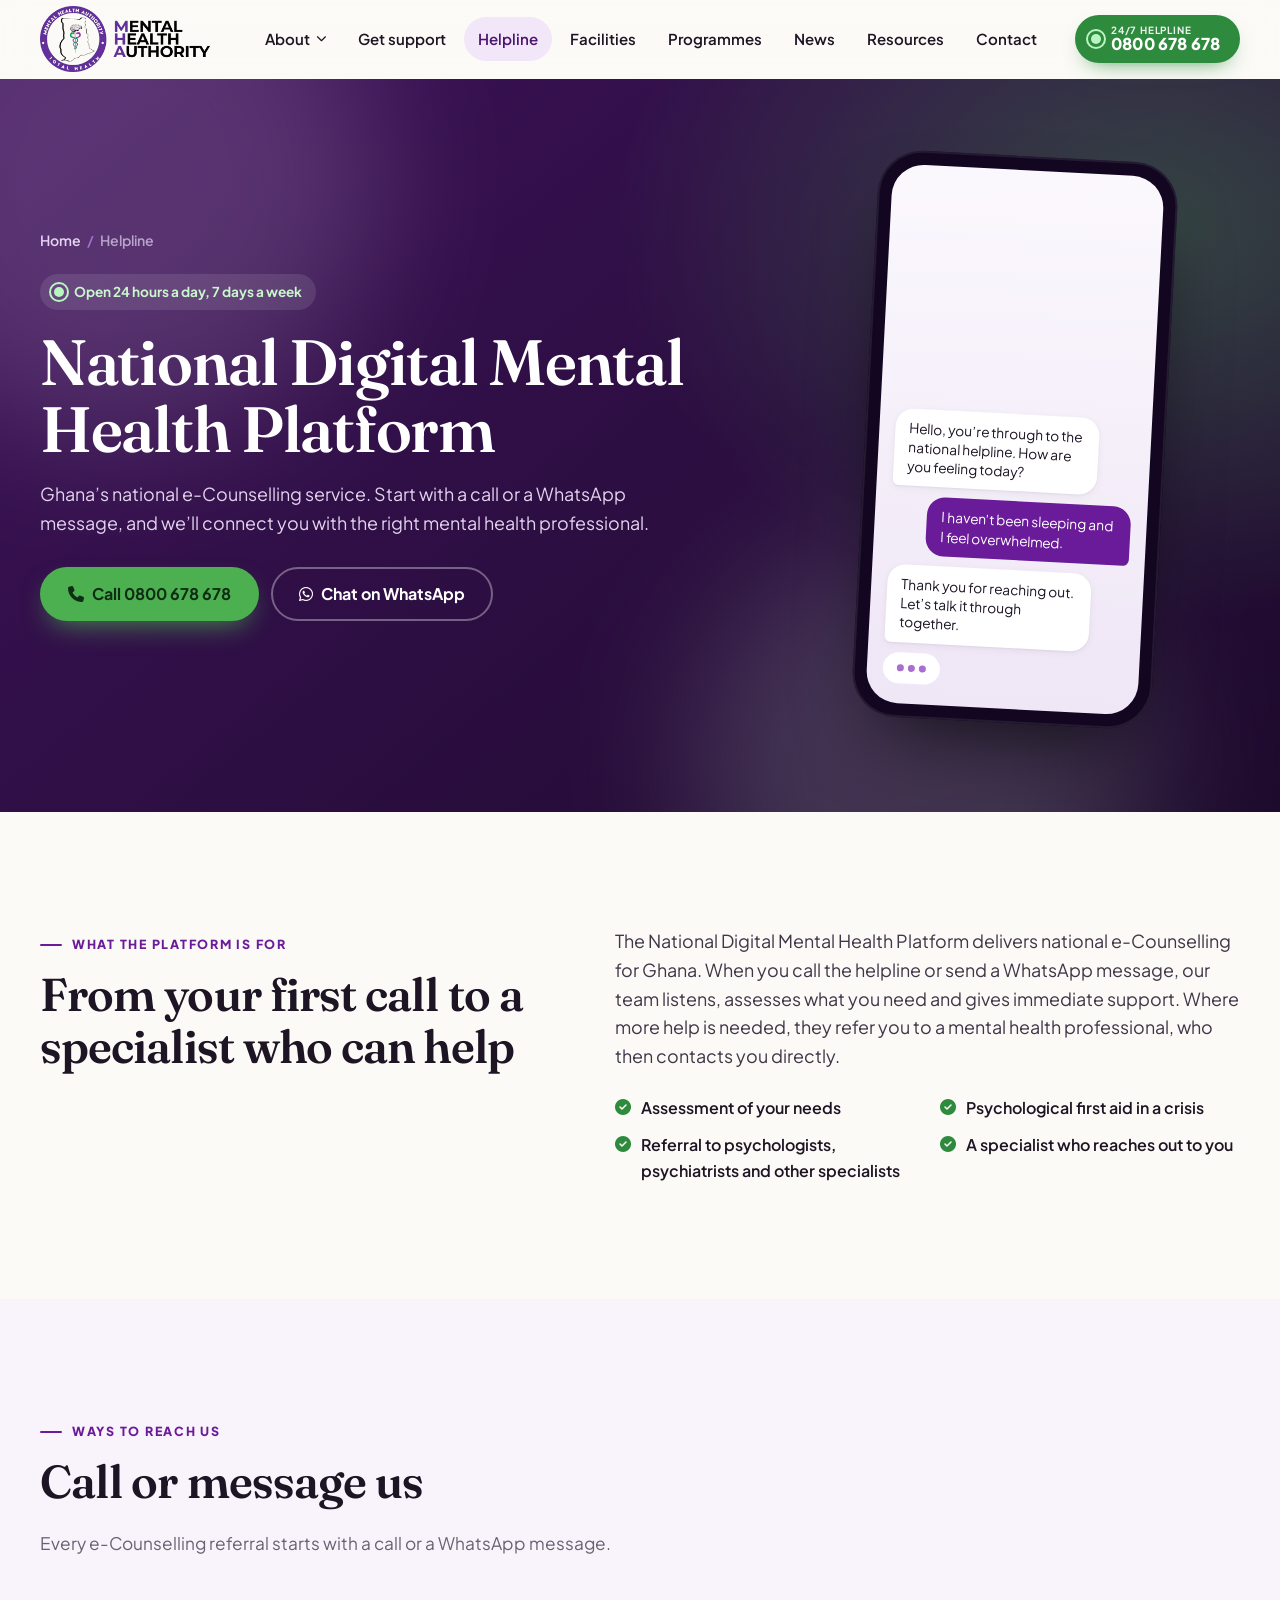
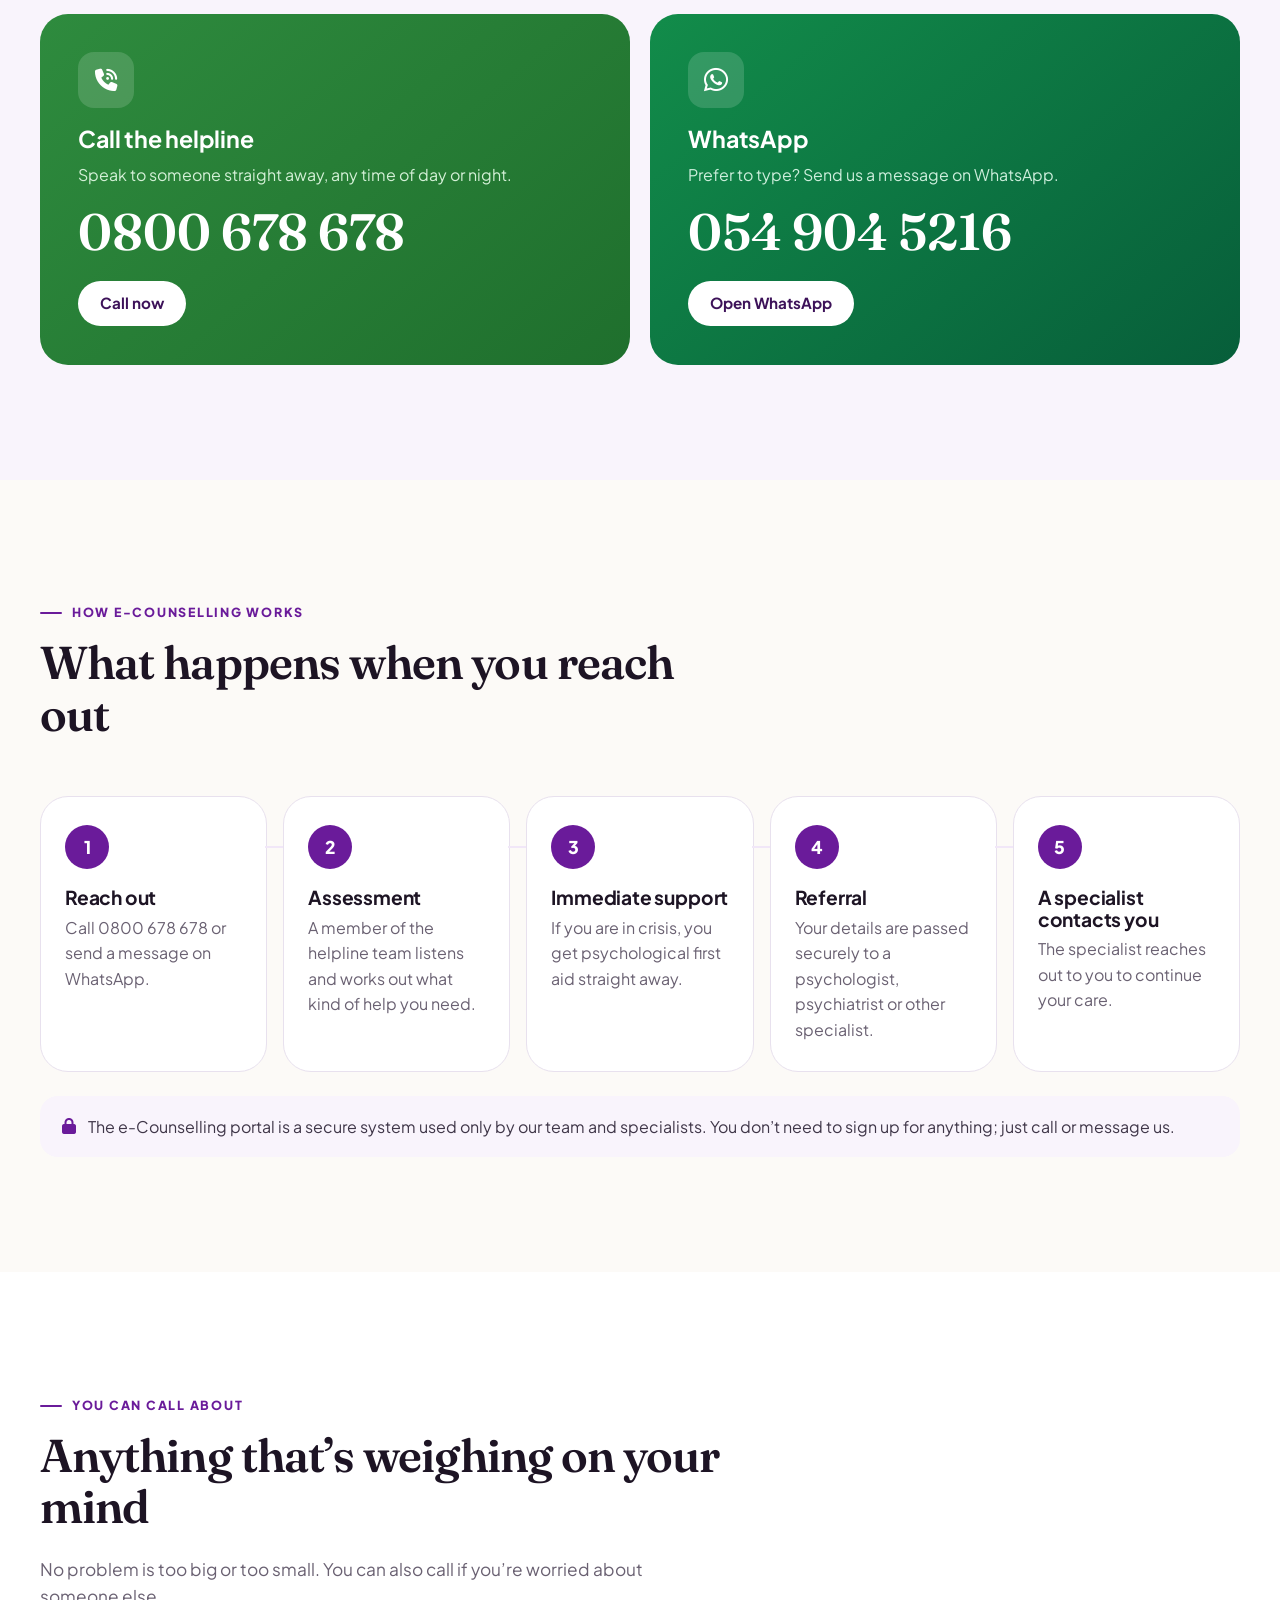
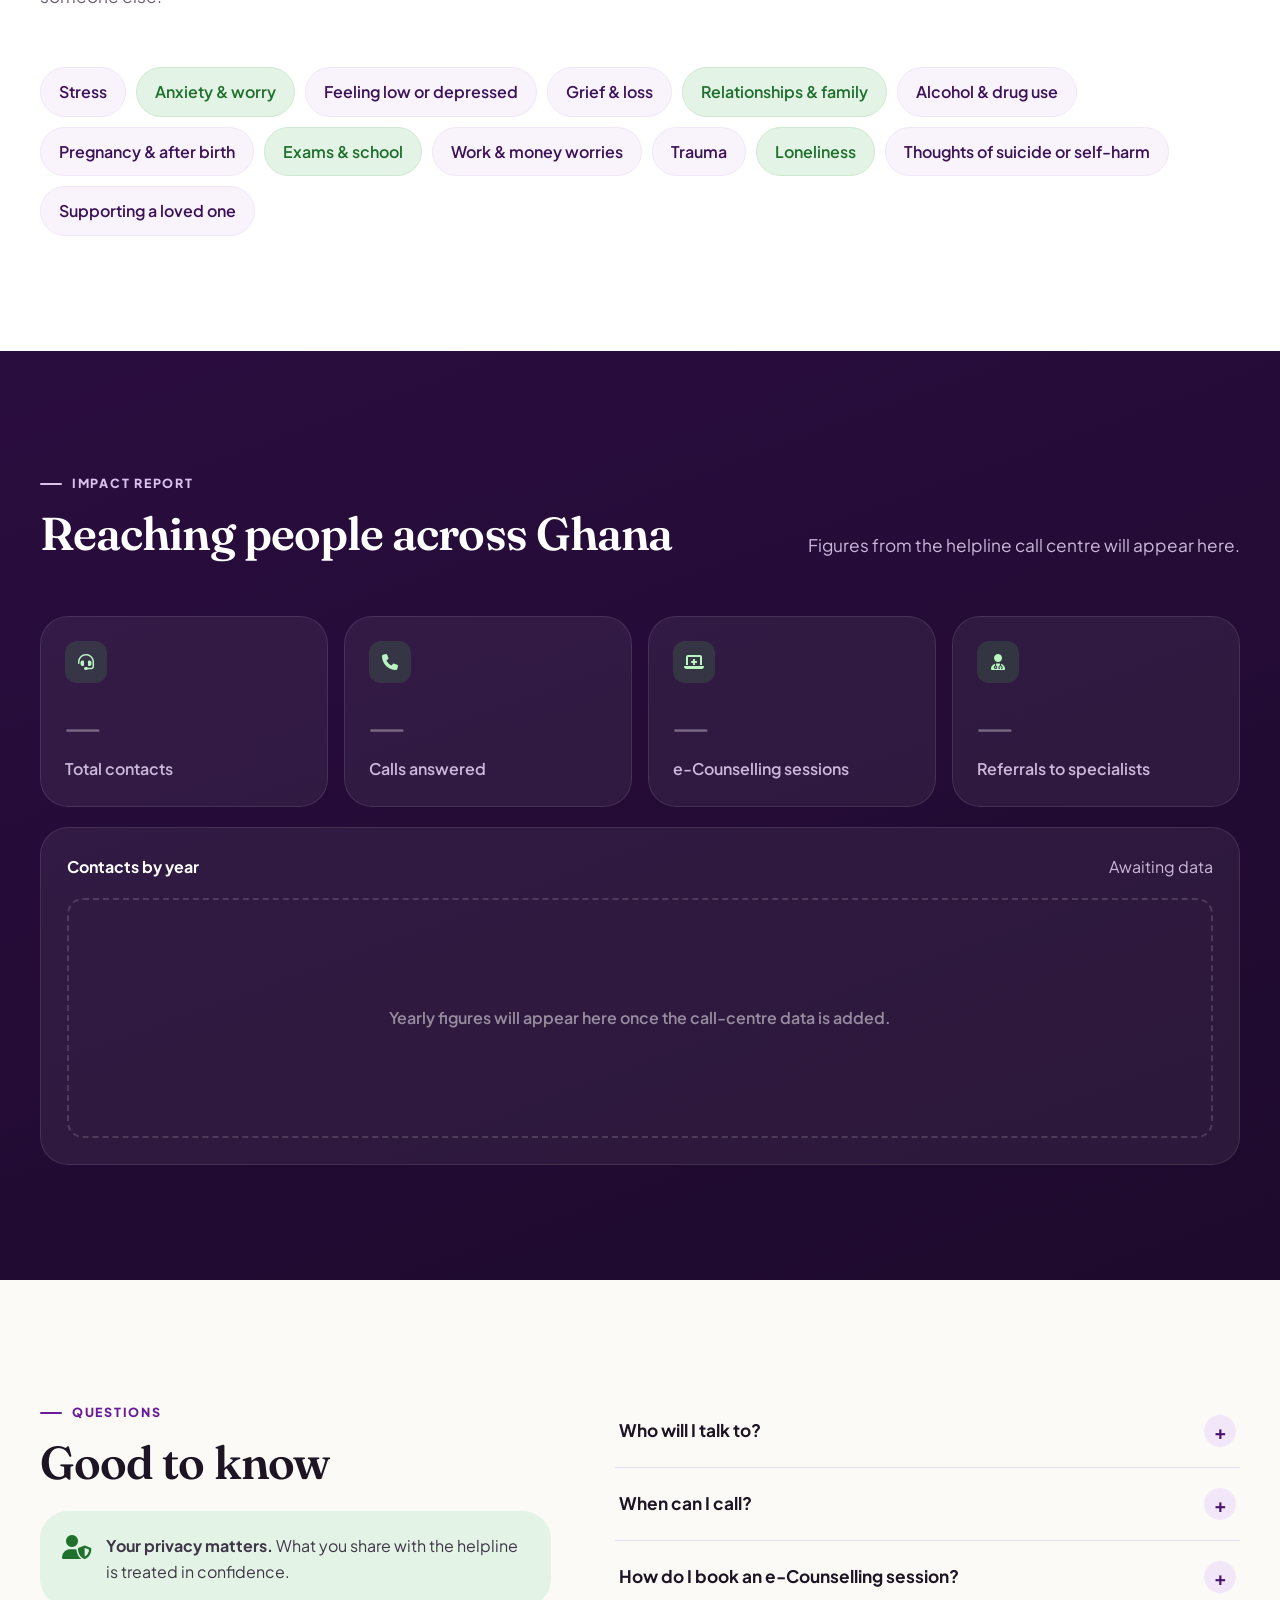
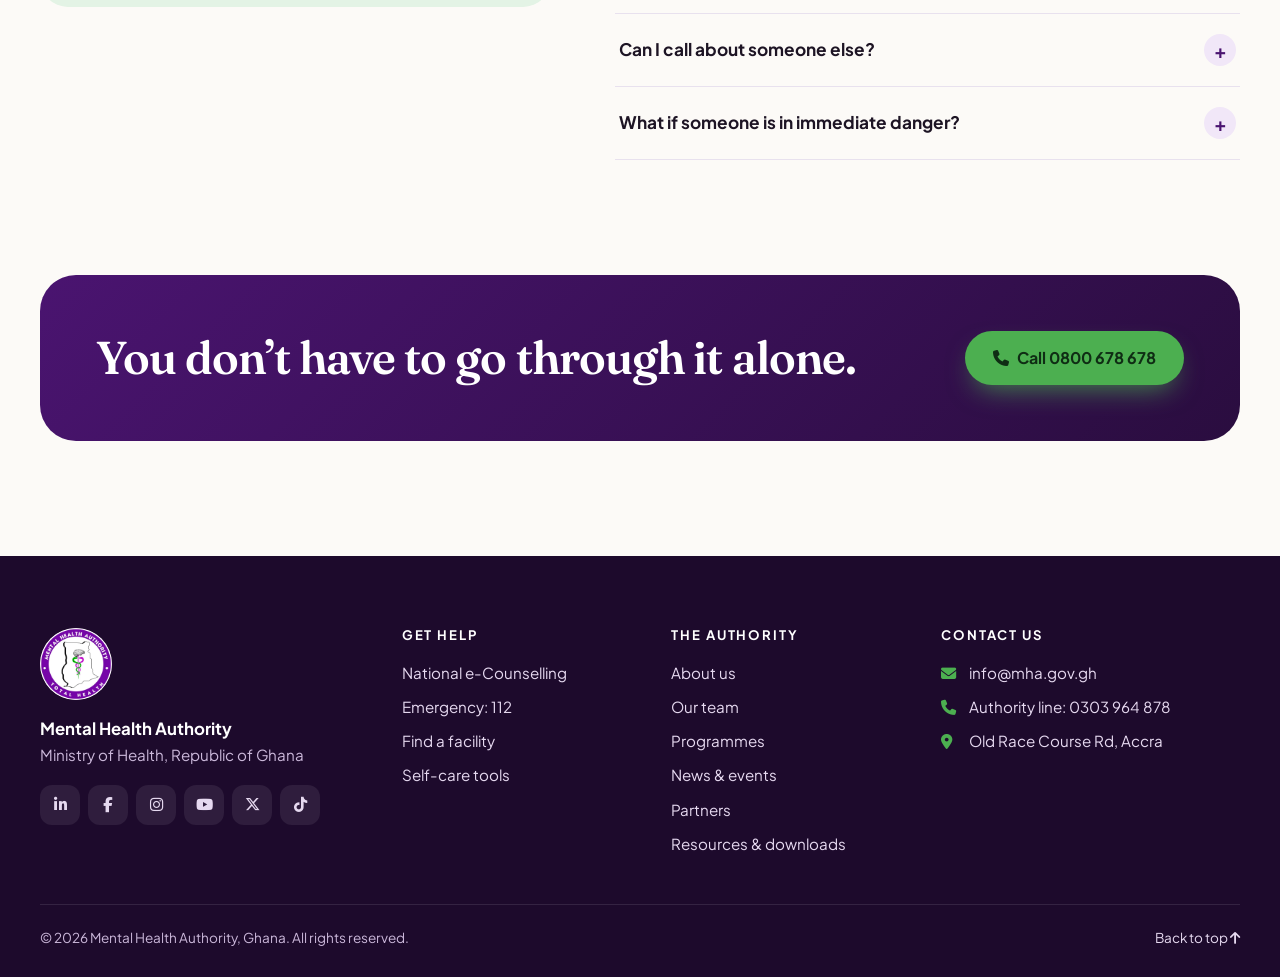
==== helpline.html @ b232d5e8 "Describe the real e-Counselling flow and add WhatsApp channel - Helpline page now explains the refer" ====
<!doctype html>
<html lang="en">
<head>
  <meta charset="utf-8" />
  <meta name="viewport" content="width=device-width, initial-scale=1" />
  <title>National Digital Mental Health Platform | Mental Health Authority, Ghana</title>
  <meta name="description" content="Ghana's national mental health helpline and e-Counselling service. Call 0800 678 678, 24 hours a day." />
  <meta name="theme-color" content="#4a1470" />
  <link rel="icon" href="assets/img/mha-seal.webp" type="image/webp" />

  <link rel="preconnect" href="https://fonts.googleapis.com" />
  <link rel="preconnect" href="https://fonts.gstatic.com" crossorigin />
  <link href="https://fonts.googleapis.com/css2?family=Fraunces:opsz,wght@9..144,500;9..144,600;9..144,700&family=Plus+Jakarta+Sans:wght@400;500;600;700;800&display=swap" rel="stylesheet" />
  <link rel="stylesheet" href="https://cdnjs.cloudflare.com/ajax/libs/font-awesome/6.5.1/css/all.min.css"
    integrity="sha512-DTOQO9RWCH3ppGqcWaEA1BIZOC6xxalwEsw9c2QQeAIftl+Vegovlnee1c9QX4TctnWMn13TZye+giMm8e2LwA=="
    crossorigin="anonymous" referrerpolicy="no-referrer" />
  <link rel="stylesheet" href="assets/css/site.css" />
</head>
<body>
  <a class="skip-link" href="#main">Skip to main content</a>

  <!-- Header -->
  <header class="site-header" id="top">
    <div class="container header-inner">
      <a class="brand" href="index.html" aria-label="Mental Health Authority home">
        <img src="assets/img/mha-wordmark.webp" alt="Mental Health Authority" width="205" height="80" />
      </a>

      <nav class="main-nav" id="mainNav" aria-label="Main">
        <ul>
          <li class="has-sub">
            <button type="button" class="nav-sub-toggle" aria-expanded="false" aria-controls="aboutMenu">
              About <i class="fa-solid fa-chevron-down" aria-hidden="true"></i>
            </button>
            <ul class="sub-menu" id="aboutMenu">
              <li><a href="index.html#about"><i class="fa-solid fa-landmark" aria-hidden="true"></i><span><strong>Roles &amp; Functions</strong><small>Our mandate under Act 846</small></span></a></li>
              <li><a href="team.html"><i class="fa-solid fa-people-group" aria-hidden="true"></i><span><strong>Our Team</strong><small>Leadership, departments and units</small></span></a></li>
              <li><a href="index.html#partners"><i class="fa-solid fa-handshake" aria-hidden="true"></i><span><strong>Health Partners</strong><small>Who we work with</small></span></a></li>
            </ul>
          </li>
          <li><a href="index.html#support">Get support</a></li>
          <li><a href="helpline.html" aria-current="page">Helpline</a></li>
          <li><a href="index.html#facilities">Facilities</a></li>
          <li><a href="index.html#programmes">Programmes</a></li>
          <li><a href="index.html#news">News</a></li>
          <li><a href="resources.html">Resources</a></li>
          <li><a href="#contact">Contact</a></li>
        </ul>
      </nav>

      <div class="header-actions">
        <a class="btn btn-help" href="tel:0800678678">
          <span class="pulse-dot" aria-hidden="true"></span>
          <span class="btn-help-text"><small>24/7 Helpline</small>0800 678 678</span>
        </a>
        <button type="button" class="menu-toggle" id="menuToggle" aria-expanded="false" aria-controls="mainNav" aria-label="Open menu">
          <span></span><span></span><span></span>
        </button>
      </div>
    </div>
  </header>

  <main id="main">
    <!-- Hero -->
    <section class="hl-hero" aria-labelledby="pageTitle">
      <div class="hero-bg" aria-hidden="true"><span class="blob blob-a"></span><span class="blob blob-b"></span></div>
      <div class="container hl-hero-grid">
        <div>
          <nav class="breadcrumb breadcrumb-light" aria-label="Breadcrumb">
            <ol>
              <li><a href="index.html">Home</a></li>
              <li><span aria-current="page">Helpline</span></li>
            </ol>
          </nav>
          <p class="hl-eyebrow"><span class="pulse-dot" aria-hidden="true"></span> Open 24 hours a day, 7 days a week</p>
          <h1 id="pageTitle">National Digital Mental Health Platform</h1>
          <p class="lead">Ghana’s national e-Counselling service. Start with a call or a WhatsApp message, and we’ll connect you with the right mental health professional.</p>
          <div class="hero-ctas">
            <a class="btn btn-call btn-lg" href="tel:0800678678"><i class="fa-solid fa-phone" aria-hidden="true"></i> Call 0800 678 678</a>
            <a class="btn btn-outline-light btn-lg" href="https://wa.me/233549045216" target="_blank" rel="noopener noreferrer"><i class="fa-brands fa-whatsapp" aria-hidden="true"></i> Chat on WhatsApp</a>
          </div>
        </div>
        <div class="hl-phone" aria-hidden="true">
          <div class="hl-phone-screen">
            <div class="hl-chat hl-chat-in">Hello, you’re through to the national helpline. How are you feeling today?</div>
            <div class="hl-chat hl-chat-out">I haven’t been sleeping and I feel overwhelmed.</div>
            <div class="hl-chat hl-chat-in">Thank you for reaching out. Let’s talk it through together.</div>
            <div class="hl-typing"><span></span><span></span><span></span></div>
          </div>
        </div>
      </div>
    </section>

    <!-- What it is -->
    <section class="section" aria-labelledby="whatTitle">
      <div class="container hl-intro">
        <div class="reveal">
          <p class="kicker">What the platform is for</p>
          <h2 id="whatTitle">From your first call to a specialist who can help</h2>
        </div>
        <div class="reveal">
          <p class="hl-intro-text">The National Digital Mental Health Platform delivers national e-Counselling for Ghana. When you call the helpline or send a WhatsApp message, our team listens, assesses what you need and gives immediate support. Where more help is needed, they refer you to a mental health professional, who then contacts you directly.</p>
          <ul class="checks">
            <li><i class="fa-solid fa-circle-check" aria-hidden="true"></i> Assessment of your needs</li>
            <li><i class="fa-solid fa-circle-check" aria-hidden="true"></i> Psychological first aid in a crisis</li>
            <li><i class="fa-solid fa-circle-check" aria-hidden="true"></i> Referral to psychologists, psychiatrists and other specialists</li>
            <li><i class="fa-solid fa-circle-check" aria-hidden="true"></i> A specialist who reaches out to you</li>
          </ul>
        </div>
      </div>
    </section>

    <!-- Channels -->
    <section class="section hl-channels" id="reach" aria-labelledby="channelsTitle">
      <div class="container">
        <div class="section-head reveal">
          <p class="kicker">Ways to reach us</p>
          <h2 id="channelsTitle">Call or message us</h2>
          <p>Every e-Counselling referral starts with a call or a WhatsApp message.</p>
        </div>
        <div class="channel-grid">
          <article class="channel channel-call reveal">
            <span class="channel-icon"><i class="fa-solid fa-phone-volume" aria-hidden="true"></i></span>
            <h3>Call the helpline</h3>
            <p>Speak to someone straight away, any time of day or night.</p>
            <a class="channel-big" href="tel:0800678678">0800 678 678</a>
            <a class="btn btn-light" href="tel:0800678678">Call now</a>
          </article>
          <article class="channel channel-wa reveal">
            <span class="channel-icon"><i class="fa-brands fa-whatsapp" aria-hidden="true"></i></span>
            <h3>WhatsApp</h3>
            <p>Prefer to type? Send us a message on WhatsApp.</p>
            <a class="channel-big" href="https://wa.me/233549045216" target="_blank" rel="noopener noreferrer">054 904 5216</a>
            <a class="btn btn-light" href="https://wa.me/233549045216" target="_blank" rel="noopener noreferrer">Open WhatsApp</a>
          </article>
        </div>
      </div>
    </section>

    <!-- How it works -->
    <section class="section" id="ecounselling" aria-labelledby="stepsTitle">
      <div class="container">
        <div class="section-head reveal">
          <p class="kicker">How e-Counselling works</p>
          <h2 id="stepsTitle">What happens when you reach out</h2>
        </div>
        <ol class="steps steps-5">
          <li class="step reveal">
            <span class="step-num">1</span>
            <h3>Reach out</h3>
            <p>Call 0800 678 678 or send a message on WhatsApp.</p>
          </li>
          <li class="step reveal">
            <span class="step-num">2</span>
            <h3>Assessment</h3>
            <p>A member of the helpline team listens and works out what kind of help you need.</p>
          </li>
          <li class="step reveal">
            <span class="step-num">3</span>
            <h3>Immediate support</h3>
            <p>If you are in crisis, you get psychological first aid straight away.</p>
          </li>
          <li class="step reveal">
            <span class="step-num">4</span>
            <h3>Referral</h3>
            <p>Your details are passed securely to a psychologist, psychiatrist or other specialist.</p>
          </li>
          <li class="step reveal">
            <span class="step-num">5</span>
            <h3>A specialist contacts you</h3>
            <p>The specialist reaches out to you to continue your care.</p>
          </li>
        </ol>
        <p class="steps-note reveal"><i class="fa-solid fa-lock" aria-hidden="true"></i> The e-Counselling portal is a secure system used only by our team and specialists. You don’t need to sign up for anything; just call or message us.</p>
      </div>
    </section>

    <!-- What we help with -->
    <section class="section hl-topics" aria-labelledby="topicsTitle">
      <div class="container">
        <div class="section-head reveal">
          <p class="kicker">You can call about</p>
          <h2 id="topicsTitle">Anything that’s weighing on your mind</h2>
          <p>No problem is too big or too small. You can also call if you’re worried about someone else.</p>
        </div>
        <ul class="topic-cloud reveal">
          <li>Stress</li><li>Anxiety &amp; worry</li><li>Feeling low or depressed</li><li>Grief &amp; loss</li>
          <li>Relationships &amp; family</li><li>Alcohol &amp; drug use</li><li>Pregnancy &amp; after birth</li>
          <li>Exams &amp; school</li><li>Work &amp; money worries</li><li>Trauma</li><li>Loneliness</li>
          <li>Thoughts of suicide or self-harm</li><li>Supporting a loved one</li>
        </ul>
      </div>
    </section>

    <!-- Impact -->
    <section class="section hl-impact" id="impact" aria-labelledby="impactTitle">
      <div class="container">
        <div class="section-head section-head-split reveal">
          <div>
            <p class="kicker kicker-light">Impact report</p>
            <h2 id="impactTitle">Reaching people across Ghana</h2>
          </div>
          <p id="impactNote">Figures from the helpline call centre will appear here.</p>
        </div>
        <div class="kpi-grid" id="kpiGrid"></div>
        <figure class="trend reveal">
          <figcaption>
            <strong>Contacts by year</strong>
            <span id="trendSub">Awaiting data</span>
          </figcaption>
          <div class="trend-chart" id="trendChart" role="img" aria-label="Bar chart of helpline contacts by year"></div>
        </figure>
      </div>
      <!-- Impact data: fill in from the call-centre spreadsheet. Use null for figures not yet available. -->
      <script type="application/json" id="impactData">
        {
          "updated": null,
          "kpis": [
            { "label": "Total contacts", "value": null, "icon": "fa-headset" },
            { "label": "Calls answered", "value": null, "icon": "fa-phone" },
            { "label": "e-Counselling sessions", "value": null, "icon": "fa-laptop-medical" },
            { "label": "Referrals to specialists", "value": null, "icon": "fa-user-doctor" }
          ],
          "byYear": []
        }
      </script>
    </section>

    <!-- Confidentiality + FAQ -->
    <section class="section" aria-labelledby="faqTitle">
      <div class="container hl-faq-grid">
        <div class="reveal">
          <p class="kicker">Questions</p>
          <h2 id="faqTitle">Good to know</h2>
          <div class="privacy-card">
            <i class="fa-solid fa-user-shield" aria-hidden="true"></i>
            <p><strong>Your privacy matters.</strong> What you share with the helpline is treated in confidence.</p>
          </div>
        </div>
        <div class="faq reveal">
          <details>
            <summary>Who will I talk to?</summary>
            <p>First, a member of the helpline team, who listens, assesses what you need and gives immediate support. If you need more help, a psychologist, psychiatrist or other specialist will then contact you.</p>
          </details>
          <details>
            <summary>When can I call?</summary>
            <p>The phone helpline is open 24 hours a day, 7 days a week, including weekends and public holidays.</p>
          </details>
          <details>
            <summary>How do I book an e-Counselling session?</summary>
            <p>You don’t need to book or sign up online. Call 0800 678 678 or message us on WhatsApp. If e-Counselling is right for you, a specialist will contact you.</p>
          </details>
          <details>
            <summary>Can I call about someone else?</summary>
            <p>Yes. If you are worried about a family member, friend or colleague, call us and we’ll help you work out how to support them.</p>
          </details>
          <details>
            <summary>What if someone is in immediate danger?</summary>
            <p>Call 0800 678 678 straight away or go to the nearest hospital emergency unit.</p>
          </details>
        </div>
      </div>
    </section>

    <!-- CTA -->
    <section class="section hl-cta-wrap" aria-label="Call the helpline">
      <div class="container">
        <div class="hl-cta reveal">
          <h2>You don’t have to go through it alone.</h2>
          <a class="btn btn-call btn-lg" href="tel:0800678678"><i class="fa-solid fa-phone" aria-hidden="true"></i> Call 0800 678 678</a>
        </div>
      </div>
    </section>
  </main>

  <!-- Footer -->
  <footer class="site-footer" id="contact">
    <div class="container footer-grid">
      <div class="footer-brand">
        <img src="assets/img/mha-seal.webp" alt="" width="72" height="72" loading="lazy" />
        <p><strong>Mental Health Authority</strong><br />Ministry of Health, Republic of Ghana</p>
        <div class="socials" aria-label="Social media">
          <a href="https://www.linkedin.com/company/mental-health-authority-ghana/" target="_blank" rel="noopener noreferrer" aria-label="Mental Health Authority on LinkedIn (opens in a new tab)"><i class="fab fa-linkedin-in" aria-hidden="true"></i></a>
          <a href="https://www.facebook.com/mentalhealthauthority/" target="_blank" rel="noopener noreferrer" aria-label="Mental Health Authority on Facebook (opens in a new tab)"><i class="fab fa-facebook-f" aria-hidden="true"></i></a>
          <a href="https://www.instagram.com/mha.ghana/" target="_blank" rel="noopener noreferrer" aria-label="Mental Health Authority on Instagram (opens in a new tab)"><i class="fab fa-instagram" aria-hidden="true"></i></a>
          <a href="https://www.youtube.com/@mentalhealthauthority" target="_blank" rel="noopener noreferrer" aria-label="Mental Health Authority on YouTube (opens in a new tab)"><i class="fab fa-youtube" aria-hidden="true"></i></a>
          <a href="https://x.com/mha_ghana" target="_blank" rel="noopener noreferrer" aria-label="Mental Health Authority on X (Twitter) (opens in a new tab)"><i class="fab fa-x-twitter" aria-hidden="true"></i></a>
          <a href="https://www.tiktok.com/@mha.ghana" target="_blank" rel="noopener noreferrer" aria-label="Mental Health Authority on TikTok (opens in a new tab)"><i class="fab fa-tiktok" aria-hidden="true"></i></a>
        </div>
      </div>
      <div>
        <h3>Get help</h3>
        <ul>
          <li><a href="helpline.html">National e-Counselling</a></li>
          <li><a href="tel:112">Emergency: 112</a></li>
          <li><a href="index.html#facilities">Find a facility</a></li>
          <li><a href="index.html#breathe">Self-care tools</a></li>
        </ul>
      </div>
      <div>
        <h3>The Authority</h3>
        <ul>
          <li><a href="index.html#about">About us</a></li>
          <li><a href="team.html">Our team</a></li>
          <li><a href="index.html#programmes">Programmes</a></li>
          <li><a href="index.html#news">News &amp; events</a></li>
          <li><a href="index.html#partners">Partners</a></li>
          <li><a href="resources.html">Resources &amp; downloads</a></li>
        </ul>
      </div>
      <div>
        <h3>Contact us</h3>
        <ul class="contact-list">
          <li><i class="fa-solid fa-envelope" aria-hidden="true"></i><a href="mailto:info@mha.gov.gh">info@mha.gov.gh</a></li>
          <li><i class="fa-solid fa-phone" aria-hidden="true"></i><a href="tel:0303964878">Authority line: 0303 964 878</a></li>
          <li><i class="fa-solid fa-location-dot" aria-hidden="true"></i><a href="https://www.google.com/maps/search/?api=1&query=Old+Race+Course+Rd%2C+Accra" target="_blank" rel="noopener noreferrer">Old Race Course Rd, Accra</a></li>
        </ul>
      </div>
    </div>
    <div class="container footer-bottom">
      <p>© <span id="year">2026</span> Mental Health Authority, Ghana. All rights reserved.</p>
      <a href="#top" class="to-top">Back to top <i class="fa-solid fa-arrow-up" aria-hidden="true"></i></a>
    </div>
  </footer>

  <!-- Mobile sticky help bar -->
  <a class="mobile-help" href="tel:0800678678">
    <i class="fa-solid fa-phone-volume" aria-hidden="true"></i> Call 24/7 helpline · 0800 678 678
  </a>

  <script src="assets/js/site.js" defer></script>
</body>
</html>
---- assets/css/site.css ----
/* =========================================================
   Mental Health Authority — site styles
   ========================================================= */

:root {
  --purple-950: #1d0a2c;
  --purple-900: #2a0d3f;
  --purple-800: #3d1259;
  --purple-700: #4a1470;
  --purple-600: #6a1b9a;
  --purple-400: #a86fcf;
  --purple-100: #f1e7f8;
  --purple-50: #f9f4fc;

  --green-700: #1f6f2d;
  --green-600: #2e8b3e;
  --green-500: #4caf50;
  --green-100: #e3f3e5;

  --gold: #f4b63f;
  --red: #c8102e;

  --ink: #1d1424;
  --body: #3f3648;
  --muted: #6a6172;
  --line: #e8e1ee;
  --bg: #fcfaf7;
  --surface: #ffffff;

  --radius-sm: 10px;
  --radius: 18px;
  --radius-lg: 28px;
  --shadow-sm: 0 1px 2px rgba(29, 10, 44, .06), 0 2px 8px rgba(29, 10, 44, .05);
  --shadow: 0 10px 30px -10px rgba(42, 13, 63, .22);
  --shadow-lg: 0 30px 60px -20px rgba(42, 13, 63, .35);

  --font-display: "Fraunces", Georgia, serif;
  --font-body: "Plus Jakarta Sans", system-ui, -apple-system, "Segoe UI", sans-serif;

  --container: 1200px;
  --gutter: clamp(16px, 4vw, 32px);
  --base-size: 16px;
  --ease: cubic-bezier(.2, .7, .2, 1);
}

/* ---------- Base ---------- */
*, *::before, *::after { box-sizing: border-box; }
html { font-size: var(--base-size); scroll-behavior: smooth; scroll-padding-top: 90px; -webkit-text-size-adjust: 100%; }
body {
  margin: 0;
  font-family: var(--font-body);
  color: var(--body);
  background: var(--bg);
  line-height: 1.6;
  overflow-x: hidden;
  -webkit-font-smoothing: antialiased;
}
img { max-width: 100%; display: block; height: auto; }
a { color: var(--purple-600); }
button { font: inherit; cursor: pointer; }
h1, h2, h3 { color: var(--ink); line-height: 1.12; margin: 0 0 .5em; }
h1, h2 { font-family: var(--font-display); font-weight: 600; letter-spacing: -.02em; }
h2 { font-size: clamp(1.9rem, 3.6vw, 2.9rem); }
h3 { font-size: 1.2rem; font-weight: 700; letter-spacing: -.01em; }
p { margin: 0 0 1em; }

:focus-visible {
  outline: 3px solid var(--gold);
  outline-offset: 3px;
  border-radius: 6px;
}

.container { width: min(100% - 2 * var(--gutter), var(--container)); margin-inline: auto; }
.nowrap { white-space: nowrap; }
.visually-hidden {
  position: absolute !important; width: 1px; height: 1px; overflow: hidden;
  clip: rect(0 0 0 0); white-space: nowrap;
}
.skip-link {
  position: absolute; left: 16px; top: -60px; z-index: 100;
  background: var(--purple-900); color: #fff; padding: 10px 16px; border-radius: 0 0 10px 10px;
  font-weight: 700; text-decoration: none; transition: top .2s;
}
.skip-link:focus { top: 0; }

/* ---------- Buttons ---------- */
.btn {
  display: inline-flex; align-items: center; justify-content: center; gap: .55em;
  padding: .8em 1.3em; border-radius: 999px; border: 2px solid transparent;
  font-weight: 700; font-size: .95rem; text-decoration: none; line-height: 1.1;
  transition: transform .25s var(--ease), box-shadow .25s var(--ease), background .25s;
}
.btn:hover { transform: translateY(-2px); }
.btn-lg { padding: 1em 1.6em; font-size: 1rem; }
.btn-primary { background: var(--purple-600); color: #fff; box-shadow: 0 10px 24px -10px rgba(106, 27, 154, .8); }
.btn-primary:hover { background: var(--purple-700); }
.btn-primary i { transition: transform .25s var(--ease); }
.btn-primary:hover i { transform: translateX(4px); }
.btn-ghost { background: rgba(255,255,255,.7); color: var(--purple-700); border-color: var(--purple-100); backdrop-filter: blur(6px); }
.btn-ghost:hover { border-color: var(--purple-400); }
.btn-light { background: #fff; color: var(--purple-800); }
.btn-light:hover { box-shadow: 0 10px 24px -8px rgba(0,0,0,.35); }

.text-link {
  display: inline-flex; align-items: center; gap: .45em;
  font-weight: 700; text-decoration: none; color: var(--purple-600);
}
.text-link i { transition: transform .25s var(--ease); font-size: .85em; }
.text-link:hover i { transform: translateX(3px); }

/* ---------- Header ---------- */
.site-header {
  position: sticky; top: 0; z-index: 50;
  background: rgba(252, 250, 247, .82);
  backdrop-filter: saturate(160%) blur(14px);
  border-bottom: 1px solid transparent;
  transition: border-color .3s, box-shadow .3s;
}
.site-header.is-scrolled { border-color: var(--line); box-shadow: 0 6px 24px -18px rgba(29,10,44,.5); }
.header-inner { display: flex; align-items: center; gap: 24px; min-height: 78px; }
.brand img { width: 170px; height: auto; }
.main-nav { margin-left: auto; }
.main-nav > ul { list-style: none; display: flex; gap: 4px; margin: 0; padding: 0; }
.main-nav a, .nav-sub-toggle {
  white-space: nowrap;
  display: inline-flex; align-items: center; gap: 6px;
  padding: 10px 14px; border-radius: 999px; color: var(--ink); text-decoration: none;
  font-weight: 600; font-size: .94rem; background: none; border: 0;
}
.main-nav > ul > li > a:hover, .nav-sub-toggle:hover, .nav-sub-toggle[aria-expanded="true"] { background: var(--purple-100); color: var(--purple-700); }
.nav-sub-toggle i { font-size: .65rem; transition: transform .25s; }
.nav-sub-toggle[aria-expanded="true"] i { transform: rotate(180deg); }
.has-sub { position: relative; }
.sub-menu {
  list-style: none; margin: 0; padding: 8px;
  position: absolute; top: calc(100% + 10px); left: -8px; width: 300px;
  background: var(--surface); border: 1px solid var(--line); border-radius: var(--radius);
  box-shadow: var(--shadow-lg);
  opacity: 0; visibility: hidden; transform: translateY(-6px);
  transition: opacity .2s, transform .2s var(--ease), visibility .2s;
}
.has-sub.is-open .sub-menu { opacity: 1; visibility: visible; transform: none; }
.sub-menu a { display: flex; align-items: flex-start; gap: 12px; padding: 12px; border-radius: 12px; width: 100%; }
.sub-menu a:hover { background: var(--purple-50); }
.sub-menu i { color: var(--purple-600); width: 32px; height: 32px; display: grid; place-items: center; background: var(--purple-100); border-radius: 10px; flex: none; }
.sub-menu strong { display: block; font-size: .92rem; }
.sub-menu small { display: block; color: var(--muted); font-weight: 500; font-size: .8rem; }

.header-actions { display: flex; align-items: center; gap: 10px; }
.btn-help {
  background: var(--green-600); color: #fff; padding: 8px 18px 8px 14px; gap: 10px;
  box-shadow: 0 10px 22px -12px rgba(46, 139, 62, .9);
}
.btn-help:hover { background: var(--green-700); }
.btn-help-text { white-space: nowrap; display: flex; flex-direction: column; font-size: 1.02rem; font-weight: 800; letter-spacing: .01em; }
.btn-help-text small { font-size: .62rem; text-transform: uppercase; letter-spacing: .08em; opacity: .9; font-weight: 700; }
.pulse-dot { width: 10px; height: 10px; border-radius: 50%; background: #b9f5c0; position: relative; flex: none; }
.pulse-dot::after {
  content: ""; position: absolute; inset: -5px; border-radius: 50%; border: 2px solid #b9f5c0;
  animation: pulse 2s infinite;
}
@keyframes pulse { 0% { transform: scale(.6); opacity: 1; } 100% { transform: scale(1.6); opacity: 0; } }

.menu-toggle { display: none; width: 46px; height: 46px; border-radius: 12px; border: 1px solid var(--line); background: var(--surface); padding: 0; position: relative; }
.menu-toggle span { position: absolute; left: 13px; right: 13px; height: 2px; background: var(--ink); border-radius: 2px; transition: transform .3s var(--ease), opacity .2s; }
.menu-toggle span:nth-child(1) { top: 16px; }
.menu-toggle span:nth-child(2) { top: 22px; }
.menu-toggle span:nth-child(3) { top: 28px; }
.menu-toggle[aria-expanded="true"] span:nth-child(1) { transform: translateY(6px) rotate(45deg); }
.menu-toggle[aria-expanded="true"] span:nth-child(2) { opacity: 0; }
.menu-toggle[aria-expanded="true"] span:nth-child(3) { transform: translateY(-6px) rotate(-45deg); }

/* ---------- Hero ---------- */
.hero { position: relative; padding: clamp(40px, 7vw, 96px) 0 clamp(56px, 8vw, 110px); overflow: hidden; isolation: isolate; }
.hero-bg { position: absolute; inset: 0; z-index: -1; }
.blob { position: absolute; border-radius: 50%; filter: blur(70px); opacity: .55; animation: drift 18s ease-in-out infinite alternate; }
.blob-a { width: 520px; height: 520px; background: #e6cdf5; top: -160px; left: -140px; }
.blob-b { width: 460px; height: 460px; background: #cdebd0; bottom: -180px; right: 10%; animation-delay: -6s; }
.blob-c { width: 300px; height: 300px; background: #fde7b8; top: 30%; right: -80px; opacity: .45; animation-delay: -12s; }
@keyframes drift { to { transform: translate(40px, 30px) scale(1.08); } }

.hero-grid { display: grid; grid-template-columns: 1.05fr 1fr; gap: clamp(32px, 5vw, 72px); align-items: center; }
.eyebrow {
  display: inline-flex; align-items: center; gap: 8px; margin-bottom: 22px;
  padding: 7px 14px; border-radius: 999px; background: var(--surface); border: 1px solid var(--line);
  color: var(--green-700); font-weight: 700; font-size: .82rem; box-shadow: var(--shadow-sm);
}
.hero h1 { font-size: clamp(2.6rem, 6vw, 4.6rem); line-height: 1.02; margin-bottom: 22px; }
.hero h1 em { font-style: italic; color: var(--purple-600); }
.hero-line {
  display: block; margin-top: .15em;
  background: linear-gradient(90deg, var(--purple-700), var(--green-600));
  -webkit-background-clip: text; background-clip: text; color: transparent;
}
.lead { font-size: clamp(1.05rem, 1.4vw, 1.2rem); max-width: 34em; color: var(--body); }
.hero-ctas { display: flex; flex-wrap: wrap; gap: 12px; margin: 30px 0 28px; }
.hero-trust { list-style: none; padding: 0; margin: 0; display: flex; flex-wrap: wrap; gap: 8px 22px; color: var(--muted); font-weight: 600; font-size: .9rem; }
.hero-trust i { color: var(--green-600); margin-right: 6px; }

.hero-visual { position: relative; }
.hero-photo {
  margin: 0; border-radius: 42% 58% 54% 46% / 48% 40% 60% 52%;
  overflow: hidden; aspect-ratio: 1 / 1; box-shadow: var(--shadow-lg);
  border: 8px solid #fff; animation: morph 16s ease-in-out infinite alternate;
}
.hero-photo img { width: 100%; height: 100%; object-fit: cover; object-position: 55% center; transform: scale(1.05); }
@keyframes morph {
  50% { border-radius: 55% 45% 40% 60% / 55% 58% 42% 45%; }
  100% { border-radius: 46% 54% 60% 40% / 42% 52% 48% 58%; }
}
.float-card {
  position: absolute; display: flex; align-items: center; gap: 12px;
  background: rgba(255,255,255,.92); backdrop-filter: blur(10px);
  border: 1px solid rgba(255,255,255,.7);
  padding: 12px 18px 12px 12px; border-radius: 18px; box-shadow: var(--shadow);
  color: var(--ink); text-decoration: none;
  animation: bob 6s ease-in-out infinite;
}
.float-card small { display: block; color: var(--muted); font-size: .76rem; font-weight: 600; }
.float-card strong { display: block; font-size: 1.05rem; }
.float-call { left: -24px; bottom: 12%; }
.float-call:hover { transform: scale(1.03); }
.float-icon { width: 44px; height: 44px; border-radius: 12px; display: grid; place-items: center; background: var(--green-600); color: #fff; font-size: 1.1rem; }
.float-quote { right: -12px; top: 8%; animation-delay: -3s; }
.float-quote img { width: 48px; height: 48px; object-fit: contain; }
@keyframes bob { 50% { transform: translateY(-10px); } }

/* ---------- Crisis strip ---------- */
.crisis-strip { background: var(--purple-900); color: #f3eaf9; }
.crisis-inner { display: flex; align-items: center; justify-content: space-between; gap: 16px; padding: 16px 0; flex-wrap: wrap; }
.crisis-inner p { margin: 0; }
.crisis-inner i { color: var(--gold); margin-right: 8px; }
.crisis-inner strong { color: #fff; }
.crisis-inner a { color: #fff; font-weight: 800; }
.crisis-link { text-decoration: none; display: inline-flex; gap: 8px; align-items: center; white-space: nowrap; padding: 8px 16px; border-radius: 999px; background: rgba(255,255,255,.1); }
.crisis-link:hover { background: rgba(255,255,255,.18); }

/* ---------- Sections ---------- */
.section { padding: clamp(64px, 9vw, 120px) 0; }
.section-head { max-width: 680px; margin-bottom: clamp(32px, 5vw, 56px); }
.section-head p:last-child { color: var(--muted); font-size: 1.08rem; margin: 0; }
.section-head-split { max-width: none; display: flex; justify-content: space-between; align-items: flex-end; gap: 24px; flex-wrap: wrap; }
.section-head-split > p { max-width: 460px; }
.section-head-split h2 { margin: 0; }
.kicker {
  display: inline-flex; align-items: center; gap: 10px; margin-bottom: 14px;
  color: var(--purple-600); font-weight: 800; font-size: .78rem; text-transform: uppercase; letter-spacing: .14em;
}
.kicker::before { content: ""; width: 22px; height: 2px; background: currentColor; border-radius: 2px; }
.kicker-light { color: #d9c1ec; }

/* ---------- Check-in ---------- */
.checkin { background: var(--surface); }
.checkin-grid { display: grid; grid-template-columns: .8fr 1.2fr; gap: clamp(28px, 5vw, 64px); align-items: center; }
.checkin-intro p:last-child { color: var(--muted); font-size: 1.05rem; }
.checkin-card {
  background: linear-gradient(160deg, var(--purple-50), #fff 60%);
  border: 1px solid var(--line); border-radius: var(--radius-lg); padding: clamp(20px, 3vw, 32px);
  box-shadow: var(--shadow);
}
.mood-options { display: grid; grid-template-columns: repeat(5, 1fr); gap: 10px; }
.mood {
  display: flex; flex-direction: column; align-items: center; gap: 6px;
  padding: 16px 6px; border-radius: 16px; border: 2px solid var(--line); background: #fff;
  font-weight: 700; font-size: .86rem; color: var(--ink);
  transition: transform .2s var(--ease), border-color .2s, background .2s;
}
.mood:hover { transform: translateY(-3px); border-color: var(--purple-400); }
.mood[aria-checked="true"] { border-color: var(--purple-600); background: var(--purple-100); }
.mood[data-mood="crisis"][aria-checked="true"] { border-color: var(--red); background: #fdecee; }
.mood-emoji { font-size: 1.9rem; line-height: 1; }
.mood-result { margin-top: 20px; min-height: 132px; }
.mood-placeholder { color: var(--muted); margin: 0; padding: 20px; text-align: center; border: 2px dashed var(--line); border-radius: 16px; }
.mood-answer {
  padding: 20px 22px; border-radius: 16px; background: #fff; border: 1px solid var(--line);
  animation: rise .4s var(--ease);
}
.mood-answer h3 { margin-bottom: .35em; }
.mood-answer p { margin-bottom: 14px; }
.mood-answer .actions { display: flex; flex-wrap: wrap; gap: 10px; }
.mood-answer.is-urgent { background: #fff5f6; border-color: #f3c3ca; }
.mood-answer.is-urgent h3 { color: var(--red); }
.btn-danger { background: var(--red); color: #fff; }
.btn-danger:hover { background: #a00d24; }
.btn-soft { background: var(--purple-100); color: var(--purple-800); }
@keyframes rise { from { opacity: 0; transform: translateY(10px); } }

/* ---------- Bento ---------- */
.bento { display: grid; grid-template-columns: repeat(3, 1fr); grid-auto-rows: minmax(220px, auto); gap: 16px; }
.tile {
  position: relative; display: flex; flex-direction: column; gap: 6px;
  padding: 26px; border-radius: var(--radius-lg); background: var(--surface); border: 1px solid var(--line);
  text-decoration: none; color: var(--body); overflow: hidden;
  transition: transform .35s var(--ease), box-shadow .35s var(--ease), border-color .35s;
}
.tile:hover { transform: translateY(-4px); box-shadow: var(--shadow); border-color: var(--purple-100); }
.tile h3 { margin: 10px 0 2px; }
.tile p { margin: 0; color: var(--muted); }
.tile-icon {
  width: 52px; height: 52px; border-radius: 16px; display: grid; place-items: center;
  background: var(--purple-100); color: var(--purple-600); font-size: 1.3rem;
}
.tile-cta { margin-top: auto; padding-top: 14px; font-weight: 700; color: var(--purple-600); display: inline-flex; gap: 8px; align-items: center; }
.tile-cta i { transition: transform .25s var(--ease); }
.tile:hover .tile-cta i { transform: translateX(4px); }
.tile-feature {
  grid-column: span 2; grid-row: span 2;
  background: radial-gradient(120% 90% at 100% 0%, #8b3bbf 0%, var(--purple-700) 45%, var(--purple-900) 100%);
  color: #eadcf5; border: 0; padding: clamp(26px, 3vw, 40px);
}
.tile-feature::after {
  content: ""; position: absolute; right: -80px; bottom: -80px; width: 280px; height: 280px; border-radius: 50%;
  border: 40px solid rgba(255,255,255,.06);
}
.tile-feature h3 { color: #fff; font-family: var(--font-display); font-size: clamp(1.7rem, 2.6vw, 2.3rem); font-weight: 600; }
.tile-feature p { color: #dccaea; font-size: 1.05rem; max-width: 30em; }
.tile-feature .tile-icon { background: rgba(255,255,255,.12); color: #fff; }
.tile-big { margin-top: auto; font-family: var(--font-display); font-size: clamp(2.2rem, 4.4vw, 3.6rem); color: #fff; font-weight: 600; letter-spacing: -.02em; line-height: 1; }
.tile-feature .tile-cta { color: #b9f5c0; margin-top: 8px; }
.tile-rights { background: var(--green-100); border-color: transparent; }
.tile-rights .tile-icon { background: #fff; color: var(--green-700); }
.tile-rights .tile-cta { color: var(--green-700); }

/* ---------- Breathe ---------- */
.breathe {
  background:
    radial-gradient(60% 80% at 85% 50%, rgba(76,175,80,.25), transparent 70%),
    linear-gradient(135deg, var(--purple-900), var(--purple-950));
  color: #dccaea;
}
.breathe h2 { color: #fff; }
.breathe-grid { display: grid; grid-template-columns: 1fr 1fr; gap: clamp(32px, 6vw, 80px); align-items: center; }
.breathe-copy p { font-size: 1.08rem; max-width: 32em; }
.breathe-controls { display: flex; align-items: center; gap: 18px; margin-top: 28px; }
.breathe-rounds { margin: 0; font-weight: 700; color: #b9f5c0; }
.breathe-stage { display: grid; place-items: center; }
.breathe-ring {
  position: relative; width: min(380px, 78vw); aspect-ratio: 1; border-radius: 50%;
  display: grid; place-items: center;
  background: radial-gradient(circle, rgba(255,255,255,.04) 0 60%, transparent 61%);
  border: 1px dashed rgba(255,255,255,.22);
}
.breathe-orb {
  position: absolute; width: 42%; aspect-ratio: 1; border-radius: 50%;
  background: radial-gradient(circle at 35% 30%, #c8f7cc, var(--green-500) 45%, #2a7a36 100%);
  box-shadow: 0 0 60px rgba(76,175,80,.55), inset 0 0 30px rgba(255,255,255,.25);
  transition: transform 4s cubic-bezier(.45,.05,.55,.95);
}
.breathe-orb.is-in { transform: scale(2.05); }
.breathe-label { position: relative; text-align: center; color: #fff; pointer-events: none; }
.breathe-label span { display: block; font-weight: 700; letter-spacing: .08em; text-transform: uppercase; font-size: .9rem; }
.breathe-label strong { display: block; font-family: var(--font-display); font-size: 3.2rem; line-height: 1; }

/* ---------- Stats ---------- */
.stats { display: grid; grid-template-columns: 1fr 1fr 1.5fr 1fr; gap: 16px; }
.stat {
  padding: 28px; border-radius: var(--radius-lg); background: var(--surface); border: 1px solid var(--line);
}
.stat-wide { background: var(--purple-600); border-color: transparent; color: #eadcf5; }
.stat-wide .stat-num, .stat-wide .stat-label { color: #fff; }
.stat-wide .stat-icon { background: rgba(255,255,255,.14); color: #fff; }
.stat-icon { width: 44px; height: 44px; display: grid; place-items: center; border-radius: 12px; background: var(--green-100); color: var(--green-700); margin-bottom: 30px; }
.stat-num { font-family: var(--font-display); font-weight: 600; font-size: clamp(2.4rem, 4vw, 3.4rem); color: var(--ink); line-height: 1; margin: 0 0 8px; letter-spacing: -.02em; font-variant-numeric: tabular-nums; }
.stat-label { margin: 0; color: var(--muted); font-weight: 600; }

/* ---------- Myths ---------- */
.myths { background: var(--purple-50); }
.flip-grid { display: grid; grid-template-columns: repeat(4, 1fr); gap: 16px; }
.flip { border: 0; background: none; padding: 0; perspective: 1200px; min-height: 260px; text-align: left; color: inherit; }
.flip-inner { position: relative; display: block; width: 100%; height: 100%; min-height: 260px; transform-style: preserve-3d; transition: transform .7s var(--ease); }
.flip[aria-pressed="true"] .flip-inner { transform: rotateY(180deg); }
.flip-face {
  position: absolute; inset: 0; display: flex; flex-direction: column; gap: 14px;
  padding: 24px; border-radius: var(--radius-lg); backface-visibility: hidden; -webkit-backface-visibility: hidden;
  font-size: 1.08rem; font-weight: 600; line-height: 1.45;
}
.flip-front { background: #fff; color: var(--ink); border: 1px solid var(--line); font-family: var(--font-display); font-size: 1.3rem; font-weight: 500; }
.flip-front::after { content: "Tap to reveal \2192"; margin-top: auto; font-family: var(--font-body); font-size: .82rem; font-weight: 700; color: var(--purple-600); }
.flip-back { background: var(--green-600); color: #fff; transform: rotateY(180deg); }
.flip:hover .flip-front { border-color: var(--purple-400); }
.tag { align-self: flex-start; font-family: var(--font-body); font-size: .72rem; font-weight: 800; text-transform: uppercase; letter-spacing: .12em; padding: 5px 10px; border-radius: 999px; }
.tag-myth { background: #fdecee; color: var(--red); }
.tag-fact { background: rgba(255,255,255,.2); color: #fff; }

/* ---------- Programmes ---------- */
.prog-grid { display: grid; grid-template-columns: repeat(3, 1fr); gap: 20px; }
.prog { border-radius: var(--radius-lg); overflow: hidden; background: var(--surface); border: 1px solid var(--line); transition: transform .35s var(--ease), box-shadow .35s; }
.prog:hover { transform: translateY(-5px); box-shadow: var(--shadow); }
.prog-art { height: clamp(200px, 20vw, 250px); display: flex; flex-direction: column; align-items: center; justify-content: center; padding: 24px; }
.prog-art img { height: 100%; width: 100%; object-fit: contain; transition: transform .5s var(--ease); }
.prog:hover .prog-art img { transform: scale(1.05) rotate(-1deg); }
.prog-purple .prog-art { background: radial-gradient(circle at 30% 20%, #8b3bbf, var(--purple-700)); }
.prog-red .prog-art { background: radial-gradient(circle at 70% 20%, #fff1f1, #ffd9dc); }
.prog-green .prog-art { background: radial-gradient(circle at 30% 80%, #6cc770, var(--green-700)); }
.prog-art-type { color: #fff; text-align: center; }
.prog-art-type span { display: block; font-family: var(--font-display); font-size: clamp(2.4rem, 4vw, 3.2rem); font-weight: 700; line-height: 1; }
.prog-art-type small { font-size: 1rem; text-transform: uppercase; letter-spacing: .3em; font-weight: 700; opacity: .9; }
.prog-body { padding: 24px 26px 28px; }
.prog-body p:last-child { margin: 0; color: var(--muted); }
.prog-tag { font-size: .75rem; font-weight: 800; text-transform: uppercase; letter-spacing: .12em; color: var(--green-700); margin-bottom: 8px; }

/* ---------- News ---------- */
.news { background: var(--surface); }
.news-grid { display: grid; grid-template-columns: 1.4fr 1fr; grid-template-rows: auto auto; gap: 20px; }
.news-lead { grid-row: span 2; }
.news-card { display: flex; flex-direction: column; border-radius: var(--radius-lg); overflow: hidden; background: var(--bg); border: 1px solid var(--line); }
.news-card:not(.news-lead) { flex-direction: row; }
.news-media { display: block; overflow: hidden; }
.news-lead .news-media { aspect-ratio: 16 / 10; }
.news-card:not(.news-lead) .news-media { width: 42%; flex: none; }
.news-media img { width: 100%; height: 100%; object-fit: cover; transition: transform .6s var(--ease); }
.news-card:hover .news-media img { transform: scale(1.05); }
.news-body { padding: 22px 24px; }
.news-lead .news-body { padding: 28px 30px 32px; }
.news-lead h3 { font-family: var(--font-display); font-size: clamp(1.5rem, 2.4vw, 2rem); font-weight: 600; }
.news-body h3 a { color: inherit; text-decoration: none; background-image: linear-gradient(currentColor, currentColor); background-size: 0 2px; background-repeat: no-repeat; background-position: 0 100%; transition: background-size .35s var(--ease); }
.news-card:hover h3 a { background-size: 100% 2px; }
.news-body p:last-child { margin: 0; color: var(--muted); }
.news-meta { display: flex; align-items: center; gap: 10px; font-size: .82rem; font-weight: 600; color: var(--muted); margin-bottom: 10px; }
.chip { background: var(--purple-100); color: var(--purple-700); padding: 4px 10px; border-radius: 999px; font-weight: 700; font-size: .74rem; }

/* ---------- Facilities ---------- */
.fac-grid { display: grid; grid-template-columns: repeat(3, 1fr); gap: 20px; }
.fac { position: relative; padding: 30px; border-radius: var(--radius-lg); background: var(--surface); border: 1px solid var(--line); overflow: hidden; transition: border-color .3s, transform .3s var(--ease); }
.fac:hover { border-color: var(--green-500); transform: translateY(-3px); }
.fac-num { font-family: var(--font-display); font-size: 4rem; font-weight: 700; color: var(--purple-100); line-height: 1; position: absolute; right: 20px; top: 14px; }
.fac h3 { margin: 40px 0 8px; max-width: 80%; }
.fac p { color: var(--muted); }
.fac p i { color: var(--green-600); margin-right: 6px; }
.fac-links { display: flex; flex-wrap: wrap; gap: 8px 22px; }

/* ---------- About ---------- */
.about { background: linear-gradient(180deg, var(--bg), var(--purple-50)); }
.about-grid { display: grid; grid-template-columns: .8fr 1.2fr; gap: clamp(32px, 6vw, 80px); align-items: center; }
.about-seal { display: grid; place-items: center; position: relative; }
.about-seal::before {
  content: ""; position: absolute; width: 90%; aspect-ratio: 1; border-radius: 50%;
  background: conic-gradient(from 0deg, var(--purple-100), var(--green-100), var(--purple-100));
  animation: spin 30s linear infinite;
}
.about-seal img { position: relative; width: min(320px, 70vw); border-radius: 50%; box-shadow: var(--shadow-lg); background: #fff; }
@keyframes spin { to { transform: rotate(360deg); } }
.about-copy > p { font-size: 1.08rem; }
.checks { list-style: none; padding: 0; margin: 24px 0 0; display: grid; grid-template-columns: 1fr 1fr; gap: 12px 24px; }
.checks li { display: flex; gap: 10px; font-weight: 600; color: var(--ink); }
.checks i { color: var(--green-600); margin-top: 4px; }

/* ---------- Partners ---------- */
.partners { padding-top: 0; background: var(--purple-50); }
.partners-title { font-family: var(--font-body); font-size: .85rem; text-transform: uppercase; letter-spacing: .16em; color: var(--muted); text-align: center; font-weight: 800; margin-bottom: 28px; }
.marquee { overflow: hidden; -webkit-mask-image: linear-gradient(90deg, transparent, #000 12%, #000 88%, transparent); mask-image: linear-gradient(90deg, transparent, #000 12%, #000 88%, transparent); }
.marquee-track { list-style: none; margin: 0; padding: 0; display: flex; gap: 20px; width: max-content; animation: marquee 36s linear infinite; }
.marquee:hover .marquee-track { animation-play-state: paused; }
.marquee-track li { flex: none; width: 190px; height: 104px; display: grid; place-items: center; padding: 18px 26px; background: #fff; border-radius: 18px; border: 1px solid var(--line); }
.marquee-track img { max-height: 68px; width: auto; object-fit: contain; filter: grayscale(1); opacity: .75; transition: filter .3s, opacity .3s; }
.marquee-track li:hover img { filter: none; opacity: 1; }
@keyframes marquee { to { transform: translateX(calc(-50% - 10px)); } }

/* ---------- Donate ---------- */
.donate { padding-top: clamp(40px, 6vw, 72px); }
.donate-card {
  position: relative; overflow: hidden;
  display: grid; grid-template-columns: 1.5fr 1fr; gap: 32px; align-items: center;
  padding: clamp(30px, 5vw, 64px); border-radius: 36px;
  background: radial-gradient(90% 120% at 100% 100%, rgba(76,175,80,.45), transparent 60%), linear-gradient(135deg, var(--purple-700), var(--purple-900));
  color: #dccaea;
}
.donate-card h2 { color: #fff; }
.donate-copy > p { font-size: 1.08rem; max-width: 34em; }
.donate-ways { display: flex; flex-wrap: wrap; gap: 14px; margin: 26px 0; }
.way { flex: 1 1 220px; padding: 18px 20px; border-radius: 18px; background: rgba(255,255,255,.08); border: 1px solid rgba(255,255,255,.15); position: relative; }
.way small { display: block; font-weight: 700; text-transform: uppercase; letter-spacing: .1em; font-size: .7rem; color: #cbb3e0; }
.way strong { display: block; color: #fff; font-size: 1.6rem; font-weight: 800; letter-spacing: .02em; margin-top: 2px; }
.way-sub { font-size: .85rem; }
.copy-btn { position: absolute; top: 14px; right: 14px; background: rgba(255,255,255,.12); color: #fff; border: 0; border-radius: 999px; padding: 5px 12px; font-size: .78rem; font-weight: 700; }
.copy-btn:hover { background: rgba(255,255,255,.22); }
.donate-art { display: grid; place-items: center; font-size: clamp(6rem, 14vw, 11rem); color: rgba(255,255,255,.12); }

/* ---------- Footer ---------- */
.site-footer { background: var(--purple-950); color: #cbb8da; padding: 72px 0 0; font-size: .95rem; }
.footer-grid { display: grid; grid-template-columns: 1.4fr 1fr 1fr 1.3fr; gap: 40px; padding-bottom: 48px; }
.site-footer h3 { color: #fff; font-size: .82rem; text-transform: uppercase; letter-spacing: .14em; margin-bottom: 18px; }
.site-footer ul { list-style: none; padding: 0; margin: 0; display: grid; gap: 10px; }
.site-footer a { color: #e6d9f0; text-decoration: none; }
.site-footer a:hover { color: #b9f5c0; text-decoration: underline; }
.footer-brand img { border-radius: 50%; background: #fff; margin-bottom: 16px; }
.footer-brand p strong { color: #fff; font-size: 1.05rem; }
.socials { display: flex; flex-wrap: wrap; gap: 8px; margin-top: 18px; }
.socials a { width: 40px; height: 40px; border-radius: 12px; display: grid; place-items: center; background: rgba(255,255,255,.08); transition: background .25s, transform .25s var(--ease); }
.socials a:hover { background: var(--green-600); color: #fff; transform: translateY(-2px); text-decoration: none; }
.contact-list li { display: flex; gap: 12px; align-items: baseline; }
.contact-list i { color: var(--green-500); width: 16px; }
.footer-bottom { display: flex; justify-content: space-between; align-items: center; gap: 16px; flex-wrap: wrap; padding: 22px 0 28px; border-top: 1px solid rgba(255,255,255,.1); font-size: .85rem; }
.footer-bottom p { margin: 0; }

/* ---------- Mobile help bar ---------- */
.mobile-help {
  display: none; position: fixed; left: 12px; right: 12px; bottom: 12px; z-index: 60;
  padding: 14px 18px; border-radius: 16px; background: var(--green-600); color: #fff;
  font-weight: 800; text-decoration: none; text-align: center; box-shadow: 0 16px 30px -12px rgba(0,0,0,.45);
  transform: translateY(140%); transition: transform .4s var(--ease);
}
.mobile-help.is-visible { transform: none; }
.mobile-help i { margin-right: 8px; }

/* ---------- Dialog ---------- */
.modal { border: 0; padding: 0; border-radius: 24px; max-width: min(480px, 92vw); max-height: 90vh; overflow: auto; box-shadow: var(--shadow-lg); background: #fff; }
.modal::backdrop { background: rgba(29,10,44,.65); backdrop-filter: blur(4px); }
.modal[open] { animation: rise .35s var(--ease); }
.modal img { width: 100%; }
.modal-close { position: absolute; top: 10px; right: 10px; width: 40px; height: 40px; border-radius: 50%; border: 0; background: rgba(0,0,0,.6); color: #fff; font-size: 1.5rem; line-height: 1; }

/* ---------- Toast ---------- */
.toast { position: fixed; left: 50%; bottom: 24px; transform: translate(-50%, 150%); background: var(--ink); color: #fff; padding: 12px 20px; border-radius: 999px; font-weight: 700; font-size: .9rem; z-index: 90; transition: transform .35s var(--ease); }
.toast.is-visible { transform: translate(-50%, 0); }

/* =========================================================
   Inner pages
   ========================================================= */
.main-nav > ul > li > a[aria-current="page"],
.has-sub.is-current > .nav-sub-toggle { color: var(--purple-700); background: var(--purple-100); }
.sub-menu a[aria-current="page"] { background: var(--purple-50); }

.page-hero { position: relative; isolation: isolate; overflow: hidden; padding: clamp(40px, 6vw, 80px) 0 clamp(40px, 6vw, 72px); border-bottom: 1px solid var(--line); }
.page-hero h1 { font-size: clamp(2.4rem, 5vw, 3.8rem); margin: 0 0 14px; }
.page-hero .lead { margin: 0; }
.breadcrumb ol { list-style: none; display: flex; flex-wrap: wrap; gap: 6px; padding: 0; margin: 0 0 22px; font-size: .88rem; font-weight: 600; color: var(--muted); }
.breadcrumb li + li::before { content: "/"; margin-right: 6px; color: var(--purple-400); }
.breadcrumb a { color: var(--purple-600); text-decoration: none; }
.breadcrumb a:hover { text-decoration: underline; }

/* Headshot placeholders */
.headshot {
  width: 100%; aspect-ratio: 1; border-radius: 50%; display: grid; place-items: center; overflow: hidden;
  background: linear-gradient(160deg, var(--purple-100), var(--green-100));
  color: rgba(74, 20, 112, .35); font-size: 3.4rem;
  border: 4px solid #fff; box-shadow: var(--shadow-sm);
}
.headshot img { width: 100%; height: 100%; object-fit: cover; }

/* Team */
.leader-top { display: grid; grid-template-columns: 1fr 1fr; gap: 20px; margin-bottom: 20px; }
.people-grid { display: grid; grid-template-columns: repeat(3, 1fr); gap: 20px; }
.person {
  display: flex; flex-direction: column; align-items: center; text-align: center; gap: 16px;
  padding: 30px 24px; border-radius: var(--radius-lg); background: var(--surface); border: 1px solid var(--line);
  transition: transform .35s var(--ease), box-shadow .35s var(--ease);
}
.person:hover { transform: translateY(-4px); box-shadow: var(--shadow); }
.person .headshot { width: 140px; }
.person-name { margin: 0; font-size: 1.05rem; color: var(--muted); font-weight: 600; font-style: italic; }
.person-role { margin: 4px 0 0; font-weight: 700; color: var(--ink); line-height: 1.4; }
.person-featured {
  flex-direction: row; text-align: left; gap: 28px; padding: 32px;
  background: radial-gradient(120% 100% at 100% 0%, #8b3bbf 0%, var(--purple-700) 50%, var(--purple-900) 100%);
  border: 0; color: #eadcf5;
}
.person-featured .headshot { width: 150px; flex: none; border-color: rgba(255,255,255,.25); background: linear-gradient(160deg, rgba(255,255,255,.18), rgba(255,255,255,.06)); color: rgba(255,255,255,.55); }
.person-featured .person-name { color: #d9c1ec; }
.person-featured .person-role { color: #fff; font-family: var(--font-display); font-size: clamp(1.4rem, 2.2vw, 1.8rem); font-weight: 600; }

.team-depts { background: var(--purple-50); }
.dept-grid { display: grid; grid-template-columns: repeat(3, 1fr); gap: 20px; }
.dept { display: flex; flex-direction: column; gap: 12px; padding: 28px; border-radius: var(--radius-lg); background: var(--surface); border: 1px solid var(--line); }
.dept-head { display: flex; align-items: center; gap: 14px; }
.dept-head h3 { margin: 0; font-size: 1.3rem; }
.dept-icon { width: 46px; height: 46px; border-radius: 14px; display: grid; place-items: center; background: var(--green-100); color: var(--green-700); font-size: 1.1rem; flex: none; }
.dept > p { margin: 0; color: var(--muted); }
.dept-lead { margin-top: auto; padding-top: 16px; border-top: 1px solid var(--line); display: flex; align-items: center; gap: 14px; }
.dept-lead .headshot { width: 56px; font-size: 1.4rem; border-width: 2px; flex: none; }
.dept-lead strong { display: block; color: var(--muted); font-style: italic; font-weight: 600; }
.dept-lead small { display: block; color: var(--ink); font-weight: 700; font-size: .88rem; }

/* Team: executive spotlight, CE message, mission/vision/values */
.placeholder-text { color: var(--muted); font-style: italic; }
.exec-grid { display: grid; grid-template-columns: 1fr 1fr; gap: 24px; }
.exec-card {
  display: flex; flex-direction: column; align-items: center; text-align: center; gap: 24px;
  padding: clamp(32px, 4vw, 52px) 28px; border-radius: 32px; color: #eadcf5;
  background: radial-gradient(120% 100% at 100% 0%, #8b3bbf 0%, var(--purple-700) 50%, var(--purple-900) 100%);
  box-shadow: var(--shadow);
}
.exec-ce { background: radial-gradient(120% 100% at 0% 0%, #3f9a4a 0%, var(--green-700) 45%, #134a1d 100%); }
.exec-photo {
  width: clamp(200px, 22vw, 280px); aspect-ratio: 1; border-radius: 50%; overflow: hidden;
  display: grid; place-items: center; font-size: 5.5rem; color: rgba(255,255,255,.5);
  background: linear-gradient(160deg, rgba(255,255,255,.2), rgba(255,255,255,.05));
  border: 6px solid rgba(255,255,255,.25); box-shadow: 0 20px 40px -20px rgba(0,0,0,.5);
}
.exec-photo img, .ce-photo img { width: 100%; height: 100%; object-fit: cover; }
.exec-role { margin: 0 0 6px; font-family: var(--font-display); font-size: clamp(1.7rem, 2.8vw, 2.3rem); font-weight: 600; color: #fff; line-height: 1.1; }
.exec-name { margin: 0 0 14px; font-family: var(--font-body); font-size: 1.05rem; font-weight: 600; font-style: italic; color: rgba(255,255,255,.75); }
.exec-card .text-link { color: #fff; }

.ce-message { background: linear-gradient(150deg, var(--purple-900), var(--purple-950)); color: #dccaea; }
.ce-grid { display: grid; grid-template-columns: .8fr 1.2fr; gap: clamp(32px, 6vw, 80px); align-items: center; }
.ce-photo {
  width: 100%; max-width: 380px; aspect-ratio: 4 / 5; justify-self: center; border-radius: 32px; overflow: hidden;
  display: grid; place-items: center; font-size: 6rem; color: rgba(255,255,255,.35);
  background: linear-gradient(160deg, rgba(255,255,255,.14), rgba(255,255,255,.03)); border: 1px solid rgba(255,255,255,.12);
}
.ce-copy blockquote { position: relative; margin: 8px 0 28px; padding-top: 64px; }
.ce-copy blockquote::before { content: "\201C"; position: absolute; top: -8px; left: -6px; font-family: var(--font-display); font-size: 8rem; line-height: 1; color: var(--green-500); opacity: .6; }
.ce-copy blockquote p { font-family: var(--font-display); font-size: clamp(1.3rem, 2.2vw, 1.75rem); line-height: 1.45; color: #fff; margin: 0 0 1em; }
.ce-copy blockquote p.placeholder-text { color: rgba(255,255,255,.55); }
.ce-sign { margin: 0; padding-left: 18px; border-left: 3px solid var(--green-500); }
.ce-sign strong { display: block; color: #fff; font-size: 1.1rem; }
.ce-sign span { font-size: .92rem; }

.mv-grid { display: grid; grid-template-columns: 1fr 1fr; gap: 20px; margin-bottom: 48px; }
.mv-card { padding: clamp(28px, 4vw, 44px); border-radius: var(--radius-lg); background: var(--surface); border: 1px solid var(--line); }
.mv-card h3 { font-family: var(--font-display); font-size: clamp(1.6rem, 2.6vw, 2.1rem); font-weight: 600; margin: 18px 0 10px; }
.mv-card p { margin: 0; font-size: 1.12rem; }
.mv-icon { width: 56px; height: 56px; border-radius: 16px; display: grid; place-items: center; font-size: 1.4rem; background: var(--purple-100); color: var(--purple-600); }
.mv-vision .mv-icon { background: var(--green-100); color: var(--green-700); }
.values-title { font-family: var(--font-display); font-size: 1.6rem; font-weight: 600; margin-bottom: 20px; }
.values-grid { list-style: none; padding: 0; margin: 0; display: grid; grid-template-columns: repeat(4, 1fr); gap: 16px; }
.value { display: flex; flex-direction: column; gap: 6px; padding: 24px; border-radius: var(--radius-lg); background: var(--purple-50); border: 1px solid var(--purple-100); }
.value-num { font-family: var(--font-display); font-size: 2rem; font-weight: 700; color: var(--purple-400); line-height: 1; margin-bottom: 8px; }
.value strong { font-size: 1.1rem; }

@media (max-width: 900px) {
  .ce-grid, .mv-grid { grid-template-columns: 1fr; }
  .values-grid { grid-template-columns: 1fr 1fr; }
  .ce-photo { max-width: 280px; }
}
@media (max-width: 640px) {
  .exec-grid { grid-template-columns: 1fr; gap: 16px; }
  .exec-card { padding: 32px 20px; gap: 18px; }
  .exec-photo { width: 200px; font-size: 4.5rem; }
  .ce-photo { max-width: 220px; font-size: 4.5rem; }
  .ce-copy blockquote { padding-top: 48px; }
  .ce-copy blockquote::before { font-size: 6rem; top: -6px; }
  .mv-grid { margin-bottom: 32px; }
  .values-grid { gap: 12px; }
  .value { padding: 18px; }
}

/* Resources */
.lib-tools { display: flex; flex-wrap: wrap; justify-content: space-between; align-items: center; gap: 16px; margin-bottom: 28px; }
.filters { display: flex; flex-wrap: wrap; gap: 8px; }
.filter { padding: 9px 16px; border-radius: 999px; border: 1px solid var(--line); background: var(--surface); color: var(--ink); font-weight: 700; font-size: .9rem; transition: background .2s, border-color .2s; }
.filter:hover { border-color: var(--purple-400); }
.filter.is-active { background: var(--purple-600); border-color: var(--purple-600); color: #fff; }
.search { display: flex; align-items: center; gap: 10px; padding: 0 16px; min-width: min(320px, 100%); border-radius: 999px; border: 1px solid var(--line); background: var(--surface); color: var(--muted); }
.search:focus-within { border-color: var(--purple-600); box-shadow: 0 0 0 3px var(--purple-100); }
.search input { border: 0; outline: 0; background: transparent; font: inherit; color: var(--ink); padding: 11px 0; width: 100%; }
.doc-grid { display: grid; grid-template-columns: repeat(3, 1fr); gap: 20px; }
.doc { display: flex; flex-direction: column; gap: 10px; padding: 28px; border-radius: var(--radius-lg); background: var(--surface); border: 1px solid var(--line); transition: transform .35s var(--ease), box-shadow .35s var(--ease); }
.doc:hover { transform: translateY(-4px); box-shadow: var(--shadow); }
.doc[hidden] { display: none; }
.doc-top { display: flex; justify-content: space-between; align-items: center; margin-bottom: 6px; }
.doc-icon { width: 52px; height: 52px; border-radius: 16px; display: grid; place-items: center; background: #fdecee; color: var(--red); font-size: 1.4rem; }
.doc-type { font-size: .72rem; font-weight: 800; text-transform: uppercase; letter-spacing: .12em; padding: 5px 10px; border-radius: 999px; background: var(--purple-100); color: var(--purple-700); }
.doc h3 { margin: 0; font-size: 1.2rem; }
.doc p { margin: 0 0 8px; color: var(--muted); }
.doc .btn { margin-top: auto; align-self: flex-start; }
.btn-disabled { background: var(--bg); color: var(--muted); border-color: var(--line); cursor: not-allowed; }
.btn-disabled:hover { transform: none; }
.doc-empty { padding: 32px; text-align: center; color: var(--muted); border: 2px dashed var(--line); border-radius: var(--radius-lg); }
.doc-help { display: flex; align-items: center; gap: 16px; margin-top: 40px; padding: 22px 26px; border-radius: var(--radius-lg); background: var(--purple-50); }
.doc-help i { font-size: 1.5rem; color: var(--purple-600); }
.doc-help p { margin: 0; }

@media (max-width: 900px) {
  .leader-top, .people-grid, .dept-grid, .doc-grid { grid-template-columns: 1fr 1fr; }
  .person-featured { flex-direction: column; text-align: center; }
}
@media (max-width: 640px) {
  .leader-top, .people-grid, .dept-grid, .doc-grid { grid-template-columns: 1fr; }
  .search { min-width: 100%; }
}

/* ---------- Helpline page ---------- */
.hl-hero {
  position: relative; isolation: isolate; overflow: hidden; color: #dccaea;
  padding: clamp(40px, 6vw, 88px) 0 clamp(56px, 7vw, 100px);
  background: radial-gradient(70% 90% at 90% 20%, rgba(76,175,80,.35), transparent 60%), linear-gradient(140deg, var(--purple-800), var(--purple-950));
}
.hl-hero .blob { opacity: .18; }
.hl-hero-grid { display: grid; grid-template-columns: 1.2fr .8fr; gap: clamp(32px, 6vw, 80px); align-items: center; }
.hl-hero h1 { color: #fff; font-size: clamp(2.4rem, 5vw, 4rem); line-height: 1.05; margin-bottom: 18px; }
.hl-hero .lead { color: #e2d3ee; }
.hl-eyebrow { display: inline-flex; align-items: center; gap: 10px; margin-bottom: 18px; padding: 7px 14px; border-radius: 999px; background: rgba(255,255,255,.1); color: #c8f7cc; font-weight: 700; font-size: .85rem; }
.breadcrumb-light a { color: #e6d4f3; }
.breadcrumb-light ol { color: #b9a3cb; }
.btn-call { background: var(--green-500); color: #0f2d14; box-shadow: 0 12px 28px -10px rgba(76,175,80,.8); }
.btn-call:hover { background: #63c467; }
.btn-outline-light { color: #fff; border-color: rgba(255,255,255,.35); background: transparent; }
.btn-outline-light:hover { border-color: #fff; }

.hl-phone { justify-self: center; width: min(300px, 80vw); aspect-ratio: 9 / 17; padding: 14px; border-radius: 44px; background: #120620; box-shadow: 0 40px 80px -30px rgba(0,0,0,.7), inset 0 0 0 2px rgba(255,255,255,.08); transform: rotate(3deg); }
.hl-phone-screen { height: 100%; border-radius: 32px; padding: 48px 16px 20px; display: flex; flex-direction: column; justify-content: flex-end; gap: 10px; background: linear-gradient(180deg, #fbf8fd, #efe6f6); overflow: hidden; }
.hl-chat { max-width: 85%; padding: 10px 14px; border-radius: 18px; font-size: .86rem; line-height: 1.4; opacity: 0; animation: chatIn .5s var(--ease) forwards; }
.hl-chat-in { align-self: flex-start; background: #fff; color: var(--ink); border-bottom-left-radius: 6px; box-shadow: var(--shadow-sm); }
.hl-chat-out { align-self: flex-end; background: var(--purple-600); color: #fff; border-bottom-right-radius: 6px; }
.hl-chat:nth-child(1) { animation-delay: .3s; }
.hl-chat:nth-child(2) { animation-delay: 1.3s; }
.hl-chat:nth-child(3) { animation-delay: 2.3s; }
.hl-typing { align-self: flex-start; display: flex; gap: 4px; padding: 12px 14px; background: #fff; border-radius: 18px; opacity: 0; animation: chatIn .4s 3.2s forwards; }
.hl-typing span { width: 7px; height: 7px; border-radius: 50%; background: var(--purple-400); animation: typing 1.2s infinite; }
.hl-typing span:nth-child(2) { animation-delay: .15s; }
.hl-typing span:nth-child(3) { animation-delay: .3s; }
@keyframes chatIn { from { opacity: 0; transform: translateY(10px); } to { opacity: 1; transform: none; } }
@keyframes typing { 0%, 60%, 100% { transform: translateY(0); opacity: .5; } 30% { transform: translateY(-4px); opacity: 1; } }

.hl-intro { display: grid; grid-template-columns: .9fr 1.1fr; gap: clamp(28px, 5vw, 72px); align-items: start; }
.hl-intro h2 { margin: 0; }
.hl-intro-text { font-size: 1.12rem; }

.hl-channels { background: var(--purple-50); }
.channel-grid { display: grid; grid-template-columns: 1.2fr 1fr; gap: 20px; }
.channel { display: flex; flex-direction: column; align-items: flex-start; gap: 10px; padding: clamp(26px, 3vw, 40px); border-radius: var(--radius-lg); background: var(--surface); border: 1px solid var(--line); }
.channel h3 { margin: 8px 0 0; font-size: 1.45rem; }
.channel p { margin: 0 0 8px; color: var(--muted); }
.channel .btn { margin-top: auto; }
.channel-icon { width: 56px; height: 56px; border-radius: 16px; display: grid; place-items: center; font-size: 1.4rem; background: var(--purple-100); color: var(--purple-600); }
.channel-call { background: linear-gradient(140deg, var(--green-600), var(--green-700)); border: 0; color: #e3f6e5; }
.channel-call h3 { color: #fff; }
.channel-call p { color: #d4f0d7; }
.channel-call .channel-icon { background: rgba(255,255,255,.15); color: #fff; }
.channel-wa { background: linear-gradient(140deg, #128c4a, #075e3a); border: 0; color: #dff5e8; }
.channel-wa h3 { color: #fff; }
.channel-wa p { color: #cdeedc; }
.channel-wa .channel-icon { background: rgba(255,255,255,.15); color: #fff; font-size: 1.7rem; }
.channel-grid { grid-template-columns: 1fr 1fr; }
.steps.steps-5 { grid-template-columns: repeat(5, 1fr); gap: 16px; }
.steps-5 .step:not(:last-child)::after { right: -17px; width: 18px; }
.steps-note { display: flex; gap: 12px; align-items: flex-start; margin: 24px 0 0; padding: 18px 22px; border-radius: var(--radius); background: var(--purple-50); color: var(--body); }
.steps-note i { color: var(--purple-600); margin-top: 4px; }
.channel-big { font-family: var(--font-display); font-size: clamp(2.2rem, 4vw, 3.2rem); font-weight: 600; color: #fff; text-decoration: none; line-height: 1; margin-bottom: 14px; }

.steps { list-style: none; padding: 0; margin: 0; display: grid; grid-template-columns: repeat(4, 1fr); gap: 20px; counter-reset: step; }
.step { position: relative; padding: 28px 24px; border-radius: var(--radius-lg); background: var(--surface); border: 1px solid var(--line); }
.step h3 { margin: 18px 0 6px; }
.step p { margin: 0; color: var(--muted); }
.step-num { width: 44px; height: 44px; border-radius: 50%; display: grid; place-items: center; background: var(--purple-600); color: #fff; font-weight: 800; font-size: 1.1rem; }
.step:not(:last-child)::after { content: ""; position: absolute; top: 49px; right: -21px; width: 22px; height: 2px; background: var(--purple-100); }

.hl-topics { background: var(--surface); }
.topic-cloud { list-style: none; padding: 0; margin: 0; display: flex; flex-wrap: wrap; gap: 10px; }
.topic-cloud li { padding: 11px 18px; border-radius: 999px; background: var(--purple-50); border: 1px solid var(--purple-100); color: var(--purple-800); font-weight: 600; }
.topic-cloud li:nth-child(3n+2) { background: var(--green-100); border-color: #cfe9d2; color: var(--green-700); }

.hl-impact { background: linear-gradient(160deg, var(--purple-900), var(--purple-950)); color: #cbb8da; }
.hl-impact h2 { color: #fff; }
.hl-impact .section-head-split > p { color: #cbb8da; }
.kpi-grid { display: grid; grid-template-columns: repeat(4, 1fr); gap: 16px; margin-bottom: 20px; }
.kpi { padding: 24px; border-radius: var(--radius-lg); background: rgba(255,255,255,.06); border: 1px solid rgba(255,255,255,.1); }
.kpi i { width: 42px; height: 42px; display: grid; place-items: center; border-radius: 12px; background: rgba(76,175,80,.18); color: #b9f5c0; margin-bottom: 22px; }
.kpi-value { display: block; font-family: var(--font-display); font-size: clamp(2rem, 3.4vw, 2.8rem); font-weight: 600; color: #fff; line-height: 1; margin-bottom: 8px; font-variant-numeric: tabular-nums; }
.kpi-value.is-pending { color: rgba(255,255,255,.35); }
.kpi-label { font-weight: 600; }
.trend { margin: 0; padding: 26px; border-radius: var(--radius-lg); background: rgba(255,255,255,.06); border: 1px solid rgba(255,255,255,.1); }
.trend figcaption { display: flex; justify-content: space-between; gap: 12px; flex-wrap: wrap; margin-bottom: 18px; }
.trend figcaption strong { color: #fff; }
.trend-chart { display: flex; align-items: flex-end; gap: clamp(8px, 2vw, 22px); height: 240px; padding-top: 24px; }
.trend-chart.is-empty { align-items: center; justify-content: center; border: 2px dashed rgba(255,255,255,.15); border-radius: 16px; color: rgba(255,255,255,.5); font-weight: 600; text-align: center; padding: 20px; }
.bar { flex: 1; display: flex; flex-direction: column; align-items: center; justify-content: flex-end; height: 100%; gap: 8px; min-width: 0; }
.bar-fill { width: 100%; max-width: 72px; border-radius: 10px 10px 4px 4px; background: linear-gradient(180deg, #8ee093, var(--green-600)); height: 0; transition: height 1.2s var(--ease); }
.bar-val { font-size: .8rem; font-weight: 700; color: #fff; }
.bar-year { font-size: .8rem; font-weight: 700; color: #cbb8da; }

.hl-faq-grid { display: grid; grid-template-columns: .9fr 1.1fr; gap: clamp(28px, 5vw, 72px); align-items: start; }
.privacy-card { display: flex; gap: 14px; align-items: flex-start; margin-top: 18px; padding: 22px; border-radius: var(--radius-lg); background: var(--green-100); }
.privacy-card i { font-size: 1.5rem; color: var(--green-700); margin-top: 2px; }
.privacy-card p { margin: 0; }
.faq details { border-bottom: 1px solid var(--line); }
.faq summary { list-style: none; cursor: pointer; display: flex; justify-content: space-between; align-items: center; gap: 16px; padding: 20px 4px; font-weight: 700; font-size: 1.08rem; color: var(--ink); }
.faq summary::-webkit-details-marker { display: none; }
.faq summary::after { content: "+"; flex: none; width: 32px; height: 32px; border-radius: 50%; display: grid; place-items: center; background: var(--purple-100); color: var(--purple-700); font-size: 1.2rem; transition: transform .3s var(--ease); }
.faq details[open] summary::after { transform: rotate(45deg); }
.faq details p { margin: 0; padding: 0 4px 20px; color: var(--muted); }

.hl-cta-wrap { padding-top: 0; }
.hl-cta { display: flex; justify-content: space-between; align-items: center; gap: 24px; flex-wrap: wrap; padding: clamp(28px, 5vw, 56px); border-radius: 36px; background: linear-gradient(135deg, var(--purple-700), var(--purple-900)); }
.hl-cta h2 { color: #fff; margin: 0; max-width: 18em; }

@media (max-width: 1080px) {
  .steps, .steps.steps-5 { grid-template-columns: repeat(2, 1fr); }
  .step::after { display: none; }
  .kpi-grid { grid-template-columns: repeat(2, 1fr); }
}
@media (max-width: 900px) {
  .hl-hero-grid, .hl-intro, .channel-grid, .hl-faq-grid { grid-template-columns: 1fr; }
  .hl-phone { width: min(240px, 64vw); }
}
@media (max-width: 640px) {
  .hl-hero { padding: 28px 0 48px; }
  .hl-hero h1 { font-size: 2.2rem; }
  .hl-hero .hero-ctas .btn { flex: 1 1 100%; }
  .hl-phone { display: none; }
  .steps, .steps.steps-5 { grid-template-columns: 1fr; gap: 12px; }
  .step { display: grid; grid-template-columns: auto 1fr; column-gap: 16px; padding: 20px; }
  .step-num { grid-row: span 2; }
  .step h3 { margin: 0 0 4px; }
  .kpi-grid { gap: 12px; }
  .kpi { padding: 18px; }
  .kpi i { margin-bottom: 14px; }
  .trend { padding: 18px; }
  .trend-chart { height: 200px; }
  .bar-val { font-size: .7rem; }
  .topic-cloud li { padding: 9px 14px; font-size: .9rem; }
  .hl-cta .btn { width: 100%; }
  .channel .btn { width: 100%; }
}

/* ---------- Reveal ---------- */
.js .reveal { opacity: 0; transform: translateY(24px); transition: opacity .8s var(--ease), transform .8s var(--ease); }
.js .reveal.is-in { opacity: 1; transform: none; }

/* ---------- Responsive ---------- */
@media (max-width: 1200px) {
  .main-nav {
    position: fixed; inset: 0 0 0 auto; width: min(360px, 88vw); z-index: 70;
    background: var(--surface); padding: 90px 20px 24px; overflow-y: auto;
    box-shadow: var(--shadow-lg);
    transform: translateX(100%); visibility: hidden; transition: transform .4s var(--ease), visibility .4s;
  }
  .main-nav.is-open { transform: none; visibility: visible; }
  .main-nav > ul { flex-direction: column; gap: 4px; }
  .main-nav a, .nav-sub-toggle { width: 100%; justify-content: space-between; padding: 14px 16px; font-size: 1.05rem; border-radius: 14px; }
  .sub-menu { position: static; width: auto; box-shadow: none; border: 0; padding: 0 0 0 8px; display: none; opacity: 1; visibility: visible; transform: none; }
  .has-sub.is-open .sub-menu { display: block; }
  .menu-toggle { display: block; position: relative; z-index: 80; }
  .header-actions { margin-left: auto; }
  body.nav-open { overflow: hidden; }
  body.nav-open::after { content: ""; position: fixed; inset: 0; background: rgba(29,10,44,.45); z-index: 55; }

  .bento { grid-template-columns: repeat(2, 1fr); }
  .stats { grid-template-columns: repeat(2, 1fr); }
  .flip-grid { grid-template-columns: repeat(2, 1fr); }
  .footer-grid { grid-template-columns: 1fr 1fr; }
}

@media (max-width: 900px) {
  .hero-grid, .checkin-grid, .breathe-grid, .about-grid, .donate-card { grid-template-columns: 1fr; }
  .hero-visual { max-width: 520px; margin: 0 auto; width: 100%; }
  .float-call { left: 0; }
  .float-quote { right: 0; }
  .prog-grid, .fac-grid { grid-template-columns: 1fr; }
  .news-grid { grid-template-columns: 1fr; }
  .news-lead { grid-row: auto; }
  .donate-art { display: none; }
  .about-seal img { width: min(240px, 60vw); }
}

@media (max-width: 640px) {
  .btn-help { display: none; }
  .brand img { width: 140px; }
  .header-inner { min-height: 66px; }
  .hero-ctas .btn { flex: 1 1 100%; }
  .mood-options { grid-template-columns: repeat(3, 1fr); }
  .bento, .flip-grid, .checks { grid-template-columns: 1fr; }
  .stats { grid-template-columns: 1fr 1fr; gap: 12px; }
  .stat { padding: 20px; }
  .stat-icon { margin-bottom: 18px; }
  .stat-wide { grid-column: span 2; }
  .tile-feature, .tile-rights { grid-column: auto; grid-row: auto; }
  .news-card:not(.news-lead) { flex-direction: column; }
  .news-card:not(.news-lead) .news-media { width: 100%; aspect-ratio: 16 / 9; }
  .footer-grid { grid-template-columns: 1fr; }
  .float-card { padding: 8px 12px 8px 8px; }
  .float-card strong { font-size: .95rem; }
  .float-icon { width: 36px; height: 36px; }
  .mobile-help { display: block; }
  .site-footer { padding-bottom: 80px; }
  .breathe-controls { flex-wrap: wrap; }
}

/* ---------- Phone optimisations ---------- */
@media (max-width: 640px) {
  :root { --radius-lg: 22px; }
  .section { padding: 52px 0; }
  .section-head { margin-bottom: 28px; }
  h2 { font-size: 1.85rem; }

  /* Lighter effects for phone GPUs */
  .blob { animation: none; filter: blur(48px); opacity: .45; }
  .blob-a { width: 320px; height: 320px; }
  .blob-b { width: 280px; height: 280px; }
  .blob-c { display: none; }
  .hero-photo { animation: none; border-width: 5px; }
  .site-header { backdrop-filter: none; background: rgba(252, 250, 247, .97); }

  /* Hero */
  .hero { padding: 28px 0 48px; }
  .hero h1 { font-size: 2.35rem; margin-bottom: 16px; }
  .eyebrow { margin-bottom: 16px; }
  .hero-ctas { margin: 22px 0 20px; gap: 10px; }
  .hero-trust { font-size: .84rem; gap: 6px 16px; }
  .hero-visual { max-width: 340px; }
  .float-quote { display: none; }
  .float-call { left: -4px; bottom: 6%; }

  /* Crisis strip */
  .crisis-inner { padding: 14px 0; gap: 12px; font-size: .92rem; }
  .crisis-link { width: 100%; justify-content: center; }

  /* Mood check-in: 3 + 2 layout with no gap */
  .checkin-card { padding: 16px; }
  .mood-options { grid-template-columns: repeat(6, 1fr); gap: 8px; }
  .mood { grid-column: span 2; padding: 12px 4px; font-size: .8rem; }
  .mood:nth-child(n+4) { grid-column: span 3; flex-direction: row; justify-content: center; gap: 8px; }
  .mood-emoji { font-size: 1.6rem; }
  .mood-result { min-height: 0; margin-top: 14px; }
  .mood-placeholder { padding: 14px; font-size: .9rem; }
  .mood-answer .actions .btn { flex: 1 1 100%; }

  /* Support, stats, cards */
  .tile { padding: 22px; }
  .tile-big { font-size: 2.4rem; }
  .flip, .flip-inner { min-height: 190px; }
  .flip-front { font-size: 1.15rem; }
  .prog-art { height: 180px; }
  .prog-body { padding: 20px; }
  .news-body, .news-lead .news-body { padding: 20px; }
  .fac { padding: 24px; }
  .fac h3 { margin-top: 24px; }
  .fac-num { font-size: 3rem; }
  .breathe-ring { width: min(280px, 72vw); }
  .breathe-controls .btn { flex: 1; }
  .about-seal img { width: min(200px, 55vw); }
  .marquee-track li { width: 150px; height: 84px; padding: 14px 18px; }
  .marquee-track img { max-height: 52px; }
  .donate-card { padding: 26px 20px; border-radius: 26px; }
  .way strong { font-size: 1.35rem; }
  #openDonate { width: 100%; }

  /* Footer: link lists side by side */
  .site-footer { padding-top: 48px; }
  .footer-grid { grid-template-columns: 1fr 1fr; gap: 32px 20px; padding-bottom: 32px; }
  .footer-brand, .footer-grid > div:last-child { grid-column: 1 / -1; }
  .site-footer ul { gap: 4px; }
  .site-footer ul a { display: inline-block; padding: 6px 0; }

  /* Inner pages */
  .page-hero { padding: 28px 0 32px; }
  .page-hero h1 { font-size: 2.3rem; }
  .breadcrumb ol { margin-bottom: 14px; }

  /* Team: compact rows instead of tall cards */
  .leader-top, .people-grid { gap: 12px; }
  .leader-top { margin-bottom: 12px; }
  .person, .person-featured { flex-direction: row; text-align: left; align-items: center; gap: 16px; padding: 16px; }
  .person .headshot { width: 76px; font-size: 1.8rem; border-width: 3px; flex: none; }
  .person-featured .headshot { width: 92px; font-size: 2.2rem; }
  .person-name { font-size: .9rem; }
  .person-role { font-size: .98rem; }
  .person-featured .person-role { font-size: 1.3rem; }
  .dept { padding: 22px; }

  /* Resources */
  .lib-tools { flex-direction: column; align-items: stretch; }
  .filters { flex-wrap: nowrap; overflow-x: auto; margin: 0 calc(-1 * var(--gutter)); padding: 2px var(--gutter); scrollbar-width: none; }
  .filters::-webkit-scrollbar { display: none; }
  .filter { flex: none; }
  .doc { padding: 22px; }
  .doc-help { flex-direction: column; align-items: flex-start; gap: 10px; }
}

@media (prefers-reduced-motion: reduce) {
  *, *::before, *::after { animation-duration: .001ms !important; animation-iteration-count: 1 !important; transition-duration: .001ms !important; scroll-behavior: auto !important; }
  .js .reveal { opacity: 1; transform: none; }
  .breathe-orb { transition-duration: 1s !important; }
  .hl-chat, .hl-typing { opacity: 1; animation: none !important; }
}

@media print {
  .site-header, .mobile-help, .crisis-strip, .breathe, .checkin, .marquee { display: none !important; }
}
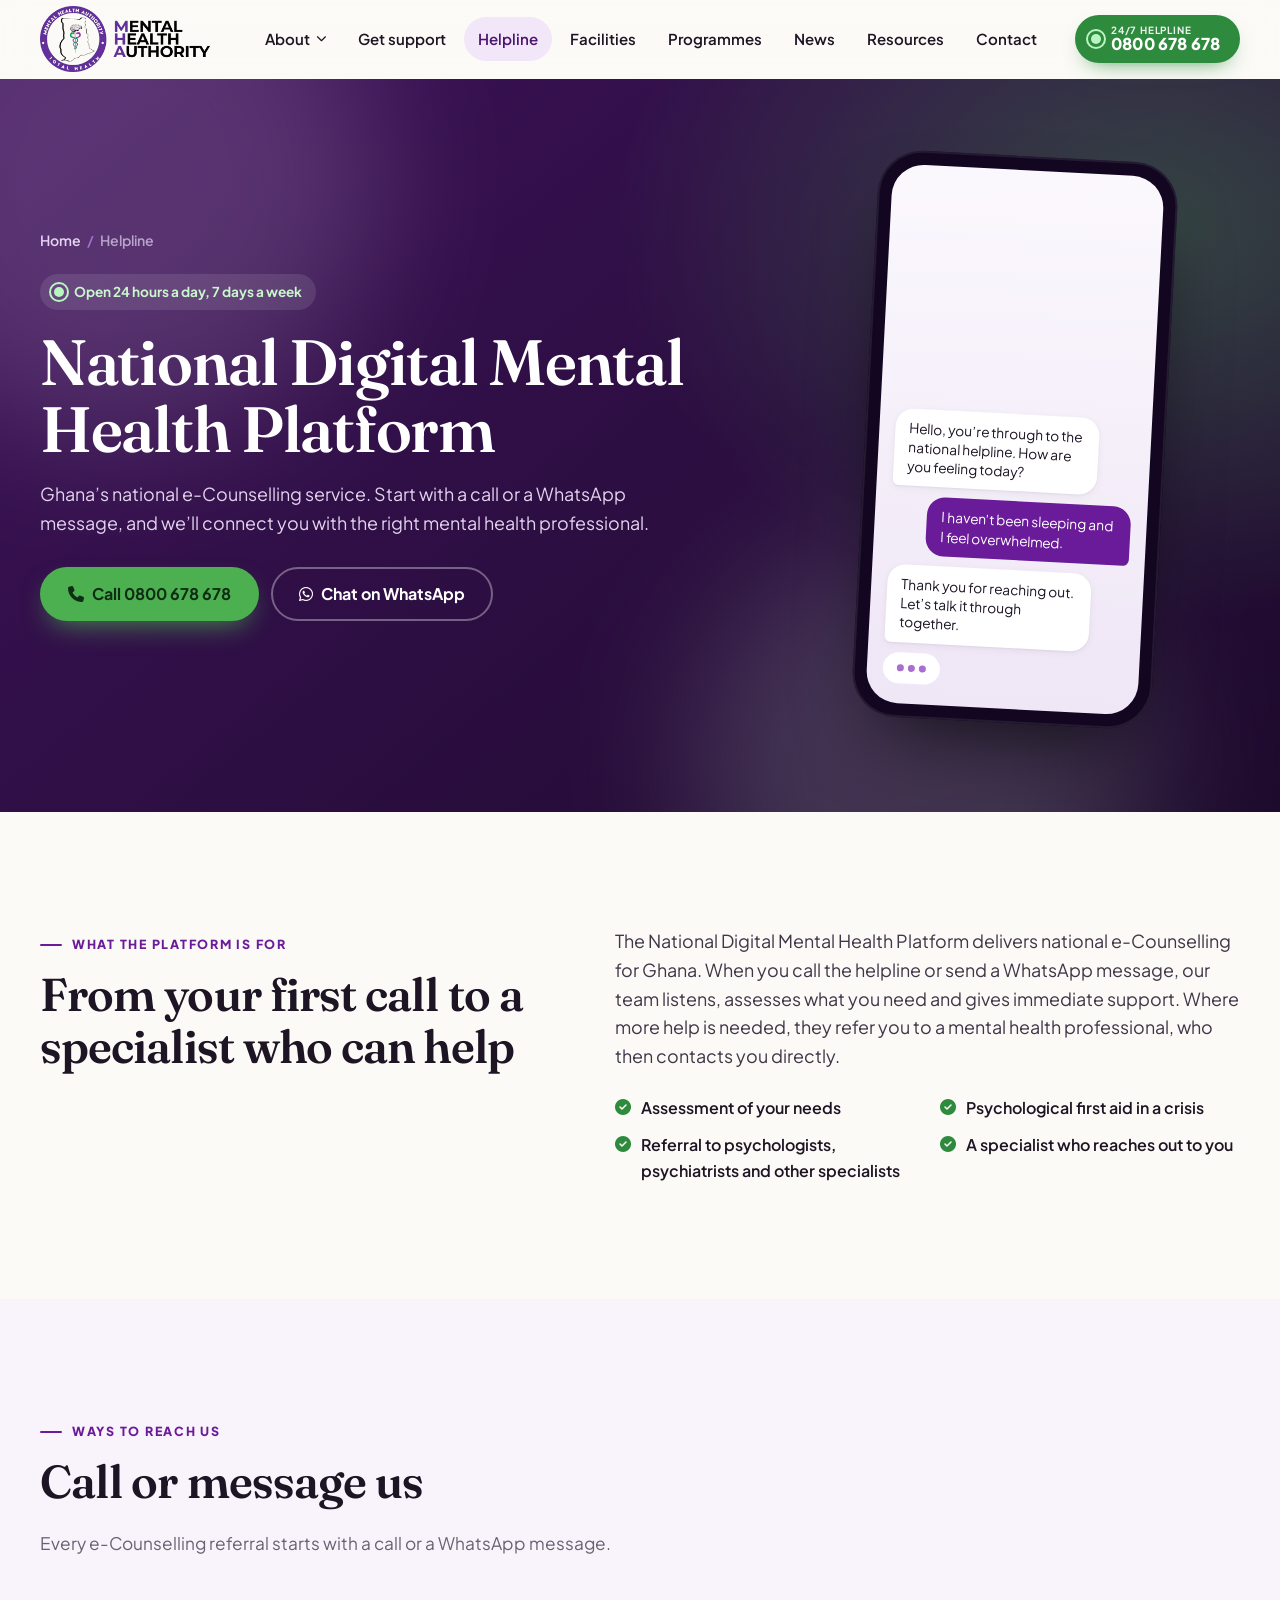
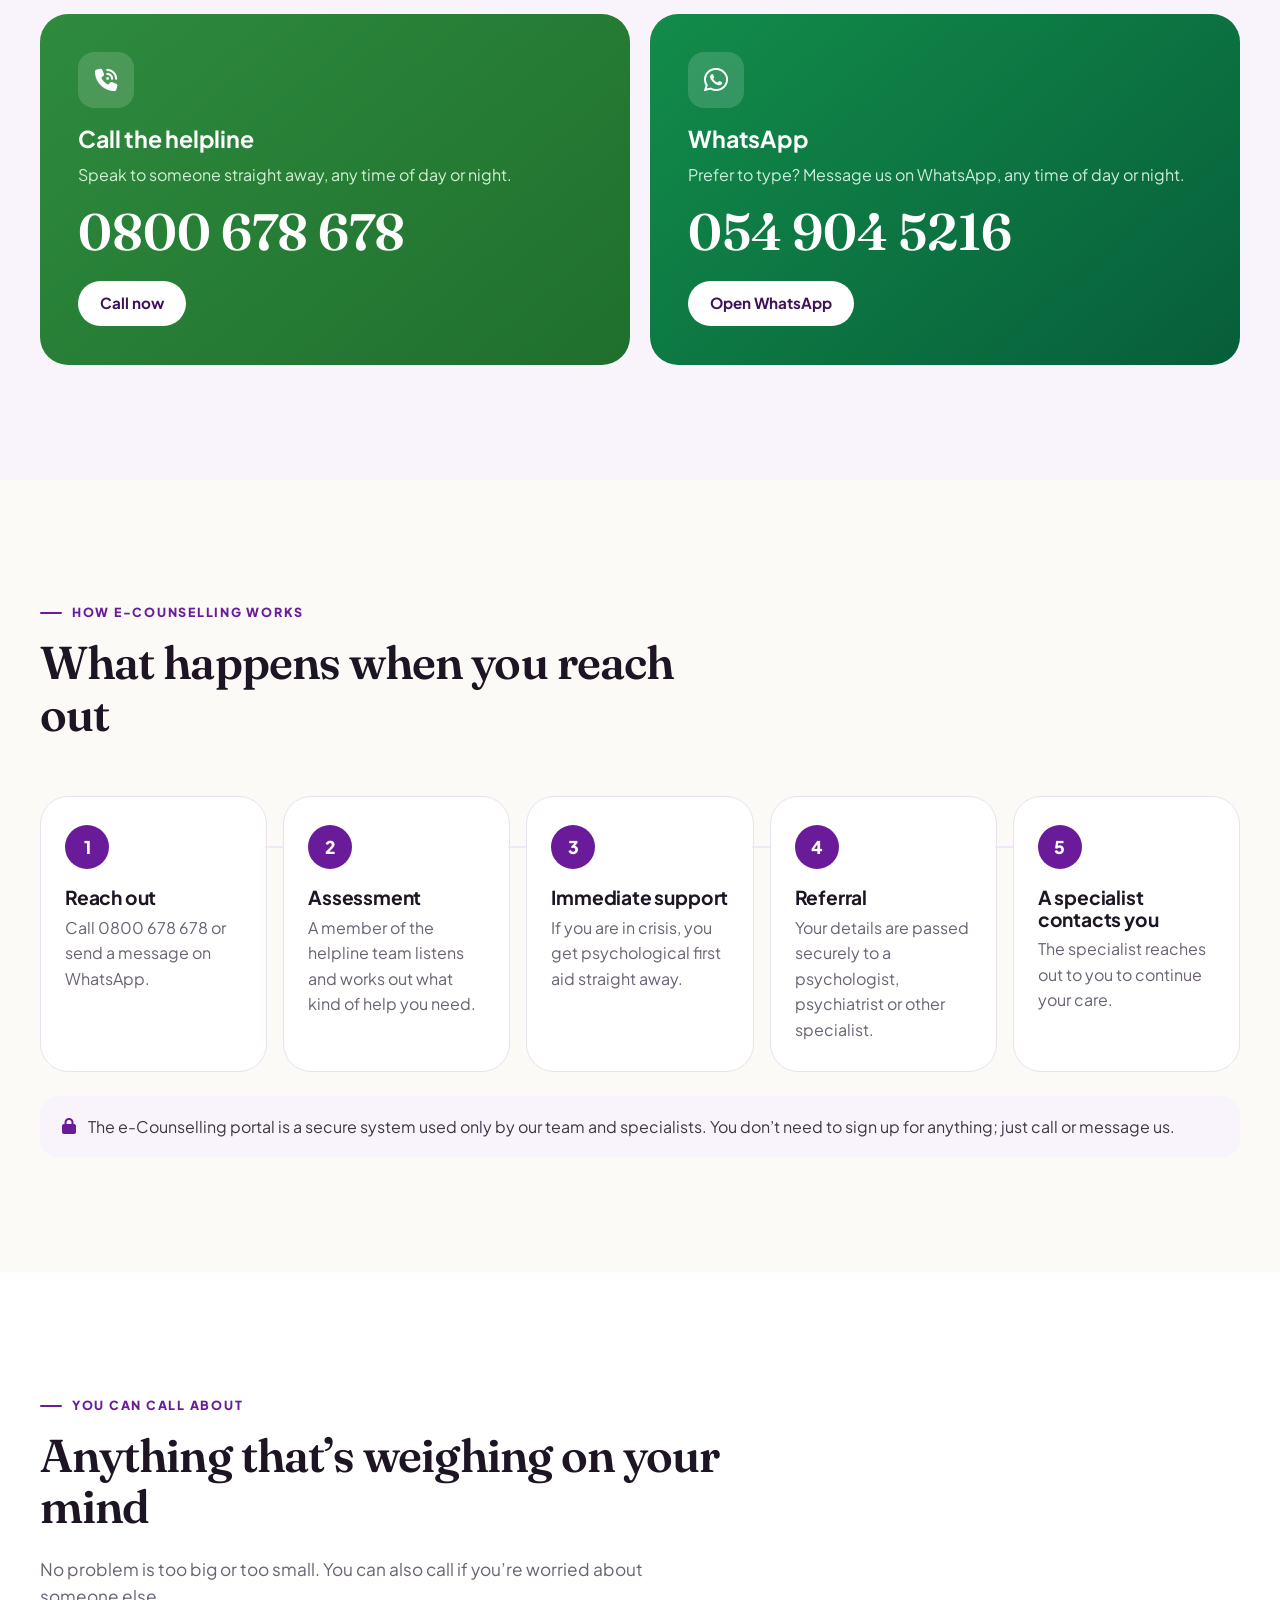
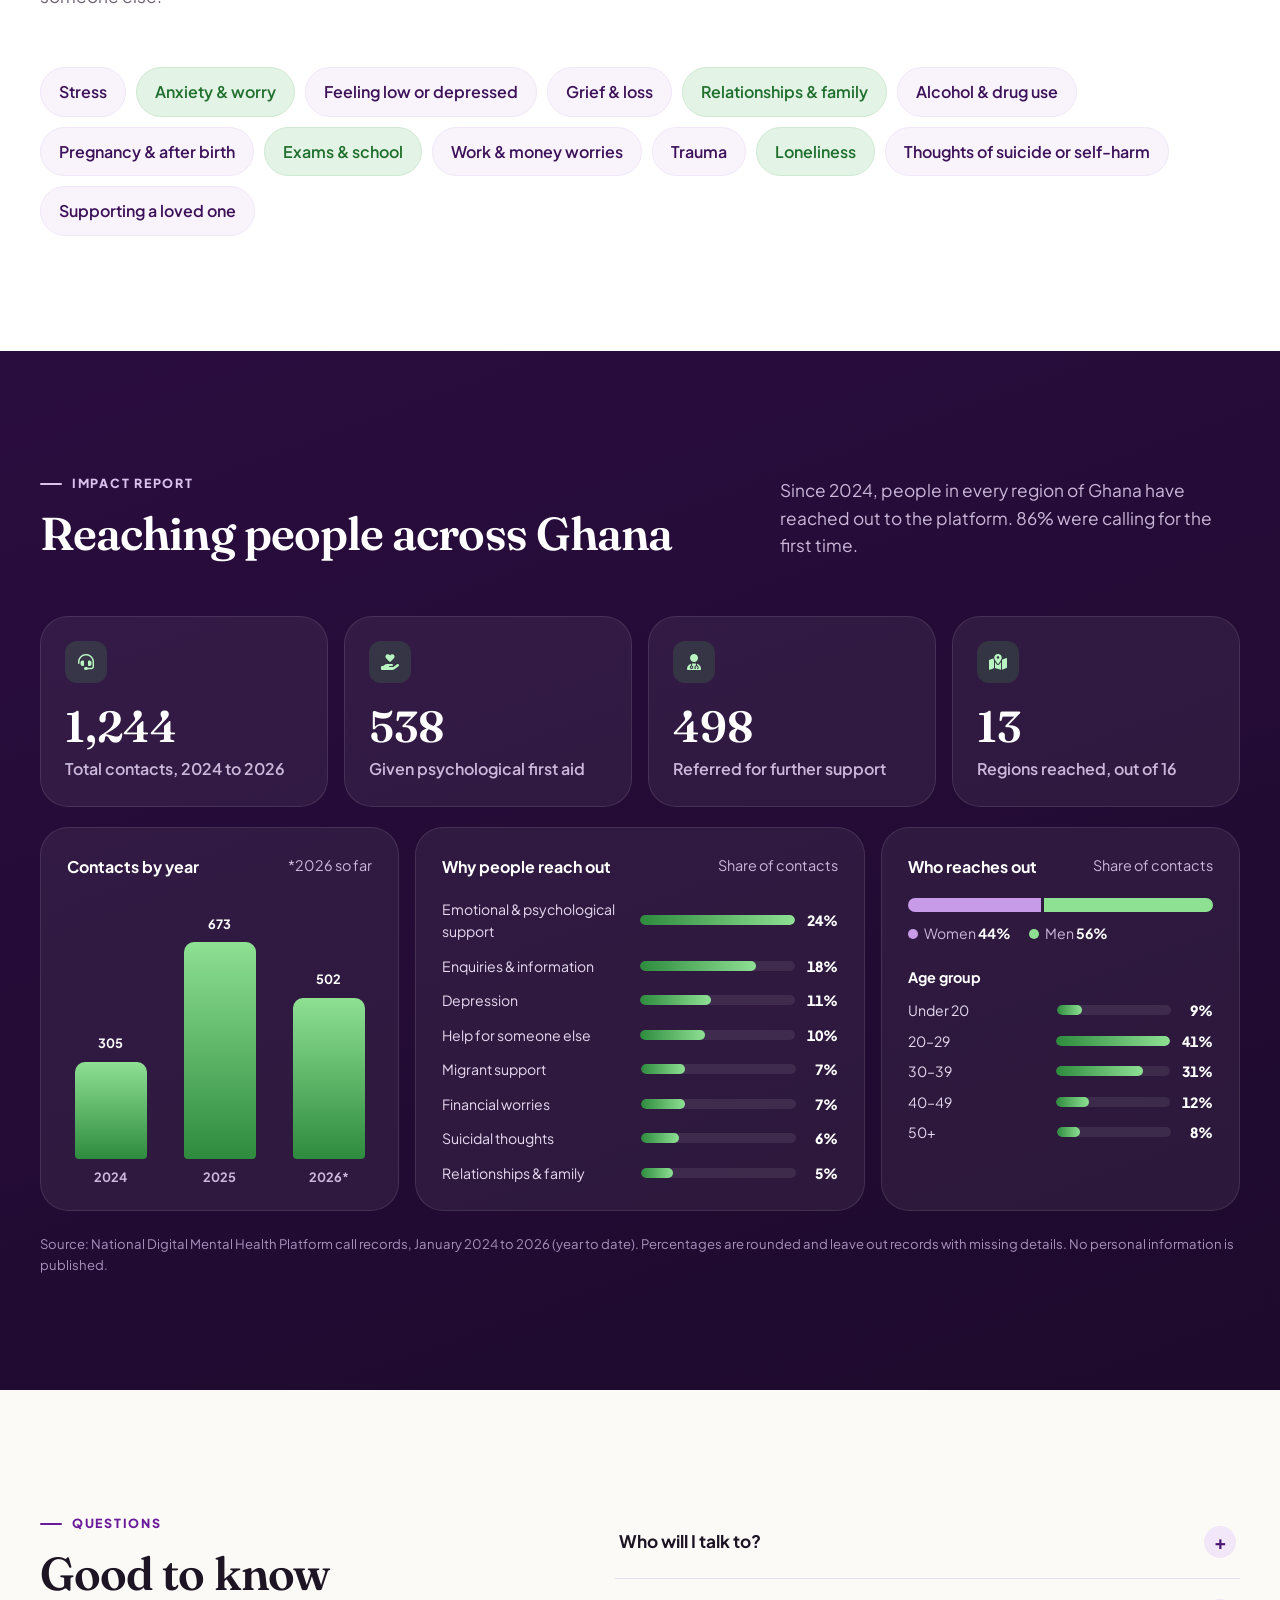
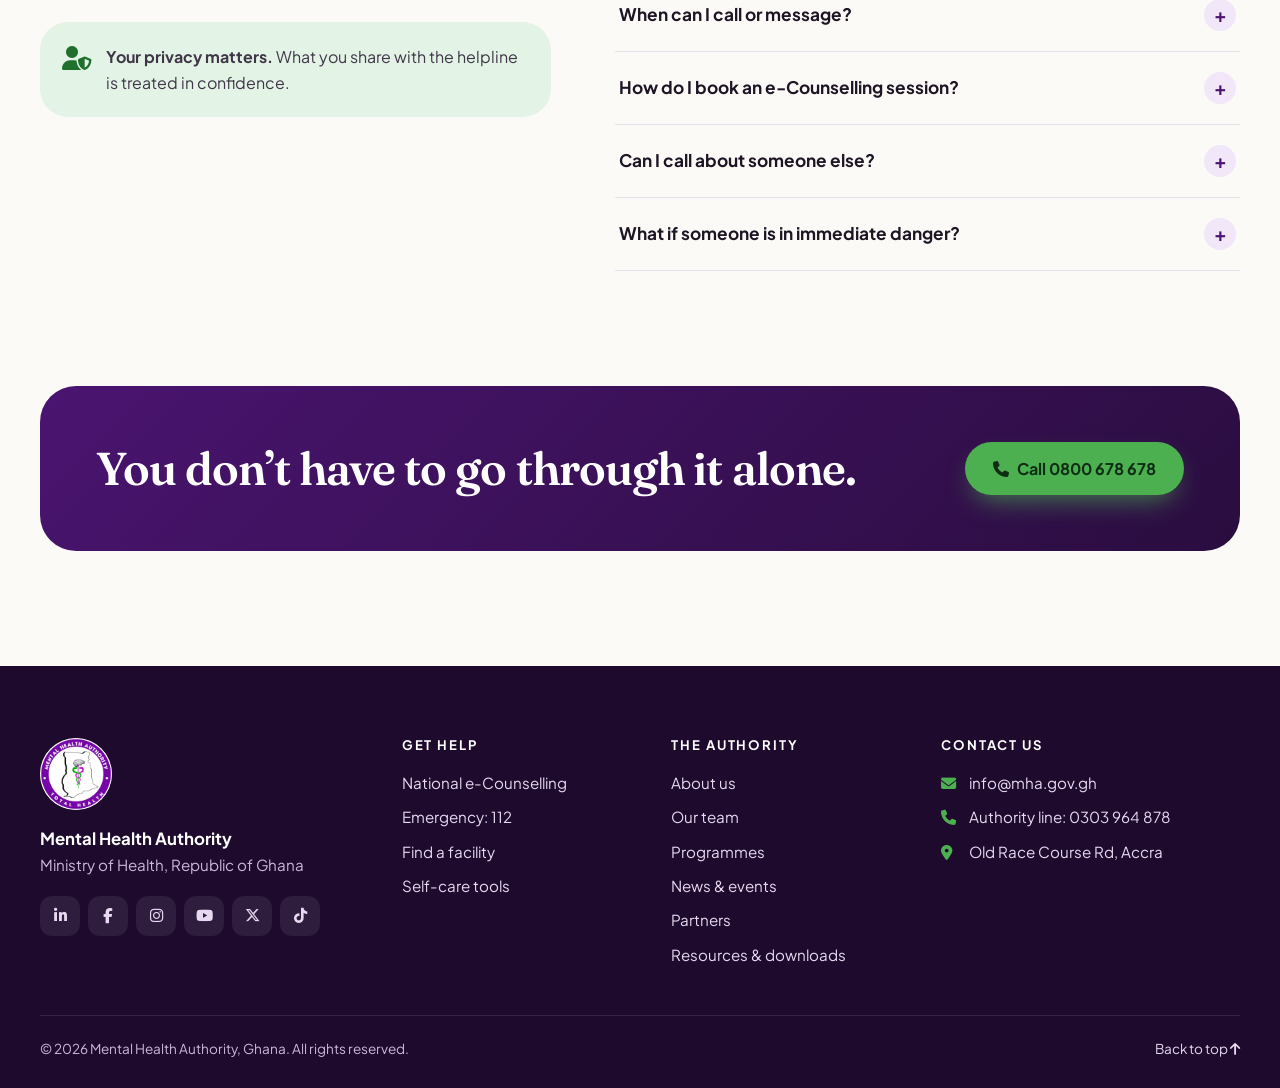
==== commit 276c9f0c: "Helpline impact report from call-centre data; WhatsApp is 24/7 - Impact section now shows aggregate " ====
--- a/helpline.html
+++ b/helpline.html
@@ -129,7 +129,7 @@
           <article class="channel channel-wa reveal">
             <span class="channel-icon"><i class="fa-brands fa-whatsapp" aria-hidden="true"></i></span>
             <h3>WhatsApp</h3>
-            <p>Prefer to type? Send us a message on WhatsApp.</p>
+            <p>Prefer to type? Message us on WhatsApp, any time of day or night.</p>
             <a class="channel-big" href="https://wa.me/233549045216" target="_blank" rel="noopener noreferrer">054 904 5216</a>
             <a class="btn btn-light" href="https://wa.me/233549045216" target="_blank" rel="noopener noreferrer">Open WhatsApp</a>
           </article>
@@ -200,29 +200,133 @@
             <p class="kicker kicker-light">Impact report</p>
             <h2 id="impactTitle">Reaching people across Ghana</h2>
           </div>
-          <p id="impactNote">Figures from the helpline call centre will appear here.</p>
+          <p>Since 2024, people in every region of Ghana have reached out to the platform. 86% were calling for the first time.</p>
         </div>
         <div class="kpi-grid" id="kpiGrid"></div>
-        <figure class="trend reveal">
-          <figcaption>
-            <strong>Contacts by year</strong>
-            <span id="trendSub">Awaiting data</span>
-          </figcaption>
-          <div class="trend-chart" id="trendChart" role="img" aria-label="Bar chart of helpline contacts by year"></div>
-        </figure>
-      </div>
-      <!-- Impact data: fill in from the call-centre spreadsheet. Use null for figures not yet available. -->
+        <div class="impact-charts">
+          <figure class="trend panel reveal">
+            <figcaption><strong>Contacts by year</strong><span>*2026 so far</span></figcaption>
+            <div class="trend-chart" id="trendChart" role="img" aria-label="Bar chart of helpline contacts by year"></div>
+          </figure>
+          <figure class="panel reveal">
+            <figcaption><strong>Why people reach out</strong><span>Share of contacts</span></figcaption>
+            <div class="hbars" id="reasonBars"></div>
+          </figure>
+          <figure class="panel reveal">
+            <figcaption><strong>Who reaches out</strong><span>Share of contacts</span></figcaption>
+            <div class="split" id="sexSplit"></div>
+            <p class="panel-sub">Age group</p>
+            <div class="hbars hbars-compact" id="ageBars"></div>
+          </figure>
+        </div>
+        <p class="impact-source">Source: National Digital Mental Health Platform call records, January 2024 to 2026 (year to date). Percentages are rounded and leave out records with missing details. No personal information is published.</p>
+      </div>
       <script type="application/json" id="impactData">
-        {
-          "updated": null,
-          "kpis": [
-            { "label": "Total contacts", "value": null, "icon": "fa-headset" },
-            { "label": "Calls answered", "value": null, "icon": "fa-phone" },
-            { "label": "e-Counselling sessions", "value": null, "icon": "fa-laptop-medical" },
-            { "label": "Referrals to specialists", "value": null, "icon": "fa-user-doctor" }
-          ],
-          "byYear": []
-        }
+{
+  "kpis": [
+    {
+      "label": "Total contacts, 2024 to 2026",
+      "value": 1481,
+      "icon": "fa-headset"
+    },
+    {
+      "label": "Given psychological first aid",
+      "value": 640,
+      "icon": "fa-hand-holding-heart"
+    },
+    {
+      "label": "Referred for further support",
+      "value": 593,
+      "icon": "fa-user-doctor"
+    },
+    {
+      "label": "Regions reached, out of 16",
+      "value": 16,
+      "icon": "fa-map-location-dot"
+    }
+  ],
+  "byYear": [
+    {
+      "year": "2024",
+      "contacts": 305
+    },
+    {
+      "year": "2025",
+      "contacts": 673
+    },
+    {
+      "year": "2026*",
+      "contacts": 502
+    }
+  ],
+  "reasons": [
+    {
+      "label": "Emotional & psychological support",
+      "pct": 24
+    },
+    {
+      "label": "Enquiries & information",
+      "pct": 18
+    },
+    {
+      "label": "Depression",
+      "pct": 11
+    },
+    {
+      "label": "Help for someone else",
+      "pct": 10
+    },
+    {
+      "label": "Migrant support",
+      "pct": 7
+    },
+    {
+      "label": "Financial worries",
+      "pct": 7
+    },
+    {
+      "label": "Suicidal thoughts",
+      "pct": 6
+    },
+    {
+      "label": "Relationships & family",
+      "pct": 5
+    }
+  ],
+  "sex": [
+    {
+      "label": "Women",
+      "pct": 44
+    },
+    {
+      "label": "Men",
+      "pct": 56
+    }
+  ],
+  "age": [
+    {
+      "label": "Under 20",
+      "pct": 9
+    },
+    {
+      "label": "20–29",
+      "pct": 41
+    },
+    {
+      "label": "30–39",
+      "pct": 31
+    },
+    {
+      "label": "40–49",
+      "pct": 12
+    },
+    {
+      "label": "50+",
+      "pct": 8
+    }
+  ],
+  "firstTimePct": 86
+}
       </script>
     </section>
 
@@ -243,8 +347,8 @@
             <p>First, a member of the helpline team, who listens, assesses what you need and gives immediate support. If you need more help, a psychologist, psychiatrist or other specialist will then contact you.</p>
           </details>
           <details>
-            <summary>When can I call?</summary>
-            <p>The phone helpline is open 24 hours a day, 7 days a week, including weekends and public holidays.</p>
+            <summary>When can I call or message?</summary>
+            <p>The phone helpline and WhatsApp are both open 24 hours a day, 7 days a week, including weekends and public holidays.</p>
           </details>
           <details>
             <summary>How do I book an e-Counselling session?</summary>
--- a/assets/css/site.css
+++ b/assets/css/site.css
@@ -805,6 +805,38 @@
   .channel .btn { width: 100%; }
 }
 
+.impact-charts { display: grid; grid-template-columns: 1fr 1.25fr 1fr; gap: 16px; }
+.panel { margin: 0; padding: 26px; border-radius: var(--radius-lg); background: rgba(255,255,255,.06); border: 1px solid rgba(255,255,255,.1); }
+.panel figcaption { display: flex; justify-content: space-between; gap: 12px; flex-wrap: wrap; margin-bottom: 18px; font-size: .9rem; }
+.panel figcaption strong { color: #fff; font-size: 1rem; }
+.panel-sub { margin: 22px 0 10px; color: #fff; font-weight: 700; font-size: .9rem; }
+.impact-charts .trend-chart { height: calc(100% - 40px); min-height: 240px; padding-top: 12px; }
+.hbars { display: grid; gap: 12px; }
+.hbars-compact { gap: 8px; }
+.hbar { display: grid; grid-template-columns: minmax(0, 1.2fr) 1fr auto; align-items: center; gap: 12px; font-size: .88rem; }
+.hbar-label { color: #e6d9f0; }
+.hbar-track { height: 10px; border-radius: 999px; background: rgba(255,255,255,.08); overflow: hidden; }
+.hbar-fill { display: block; height: 100%; width: 0; border-radius: 999px; background: linear-gradient(90deg, var(--green-600), #8ee093); transition: width 1.2s var(--ease); }
+.hbar-val { min-width: 3ch; text-align: right; font-weight: 800; color: #fff; font-variant-numeric: tabular-nums; }
+.split-bar { display: flex; height: 14px; border-radius: 999px; overflow: hidden; gap: 3px; }
+.split-seg.split-0, .split-dot.split-0 { background: #c89be8; }
+.split-seg.split-1, .split-dot.split-1 { background: #8ee093; }
+.split-legend { display: flex; flex-wrap: wrap; gap: 6px 18px; margin-top: 10px; font-size: .88rem; }
+.split-legend strong { color: #fff; }
+.split-dot { display: inline-block; width: 10px; height: 10px; border-radius: 50%; margin-right: 6px; }
+.impact-source { margin: 22px 0 0; font-size: .82rem; color: #a991bd; }
+@media (max-width: 1080px) {
+  .impact-charts { grid-template-columns: 1fr 1fr; }
+  .impact-charts .panel:nth-child(2) { grid-column: 1 / -1; grid-row: 1; }
+}
+@media (max-width: 640px) {
+  .impact-charts { grid-template-columns: 1fr; gap: 12px; }
+  .panel { padding: 18px; }
+  .impact-charts .trend-chart { height: 230px; min-height: 0; }
+  .hbar { grid-template-columns: 1fr auto; row-gap: 4px; }
+  .hbar-track { grid-column: 1 / -1; grid-row: 2; }
+}
+
 /* ---------- Reveal ---------- */
 .js .reveal { opacity: 0; transform: translateY(24px); transition: opacity .8s var(--ease), transform .8s var(--ease); }
 .js .reveal.is-in { opacity: 1; transform: none; }
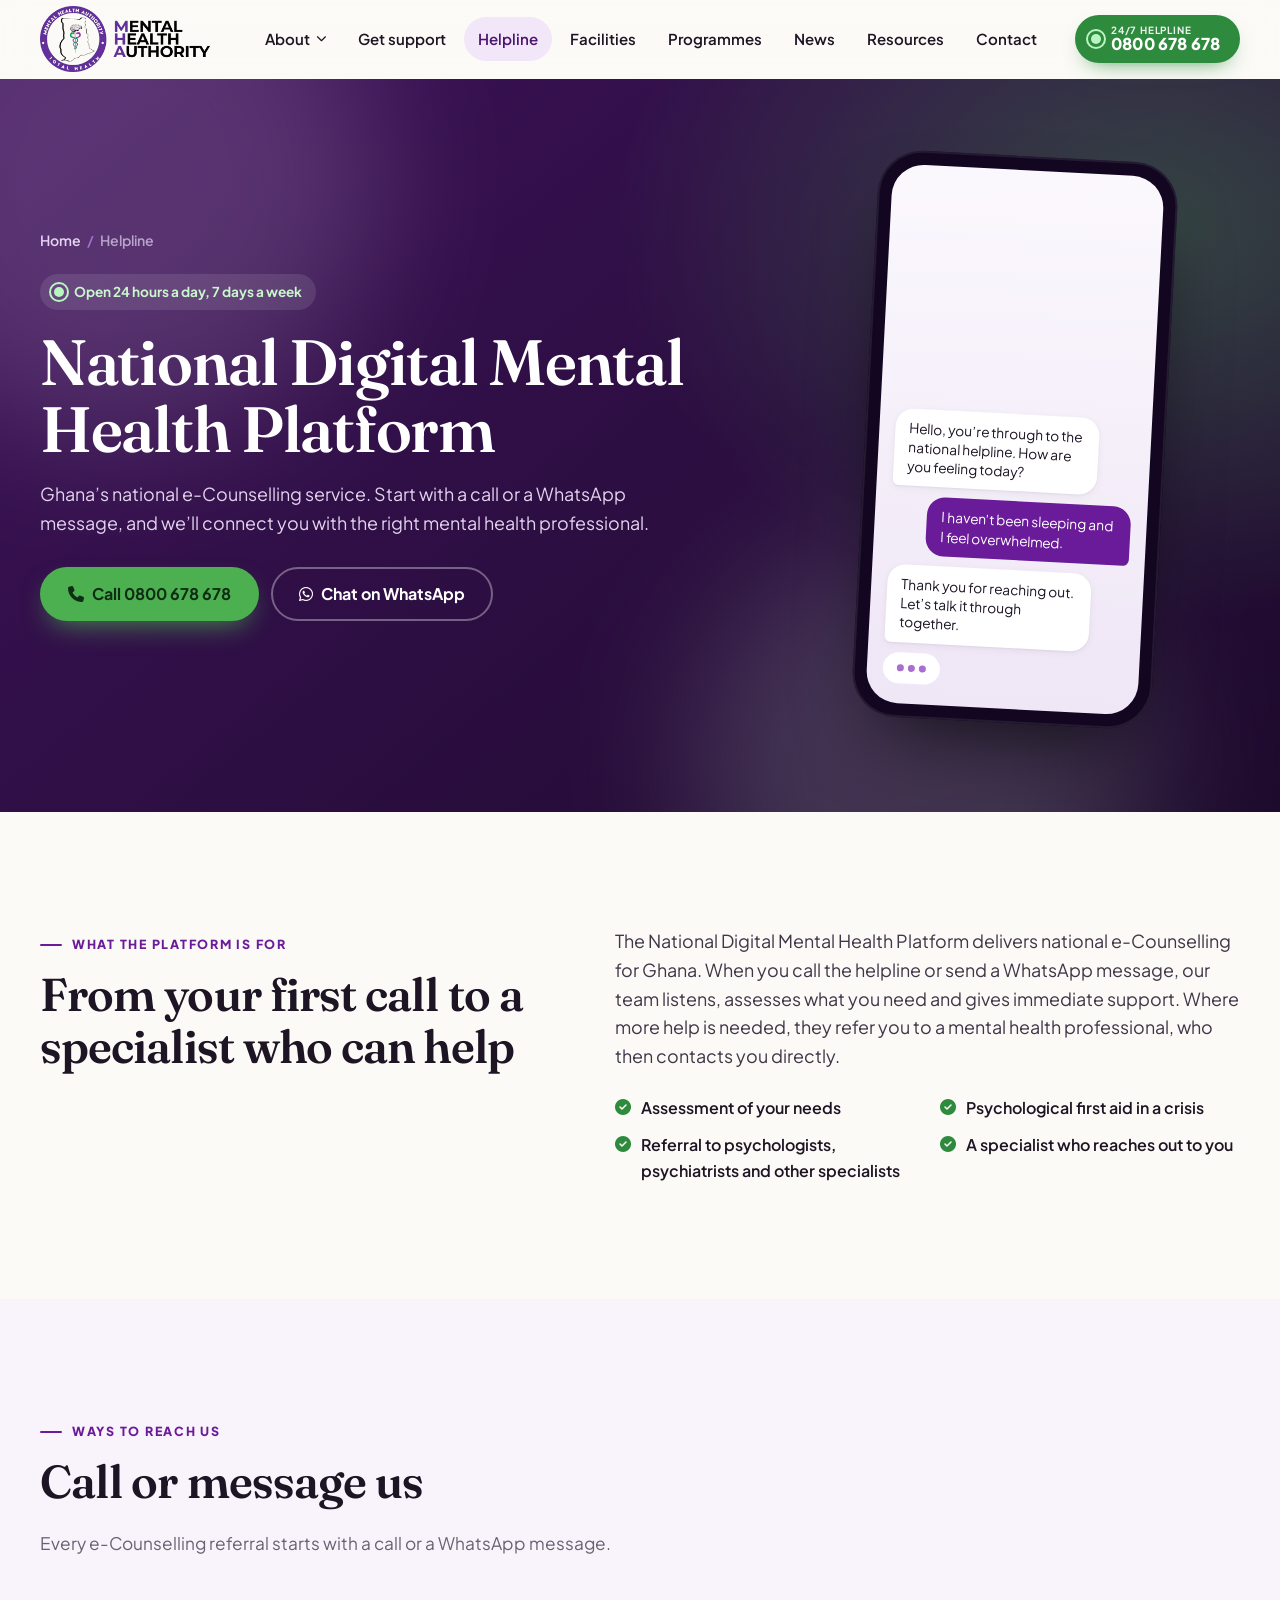
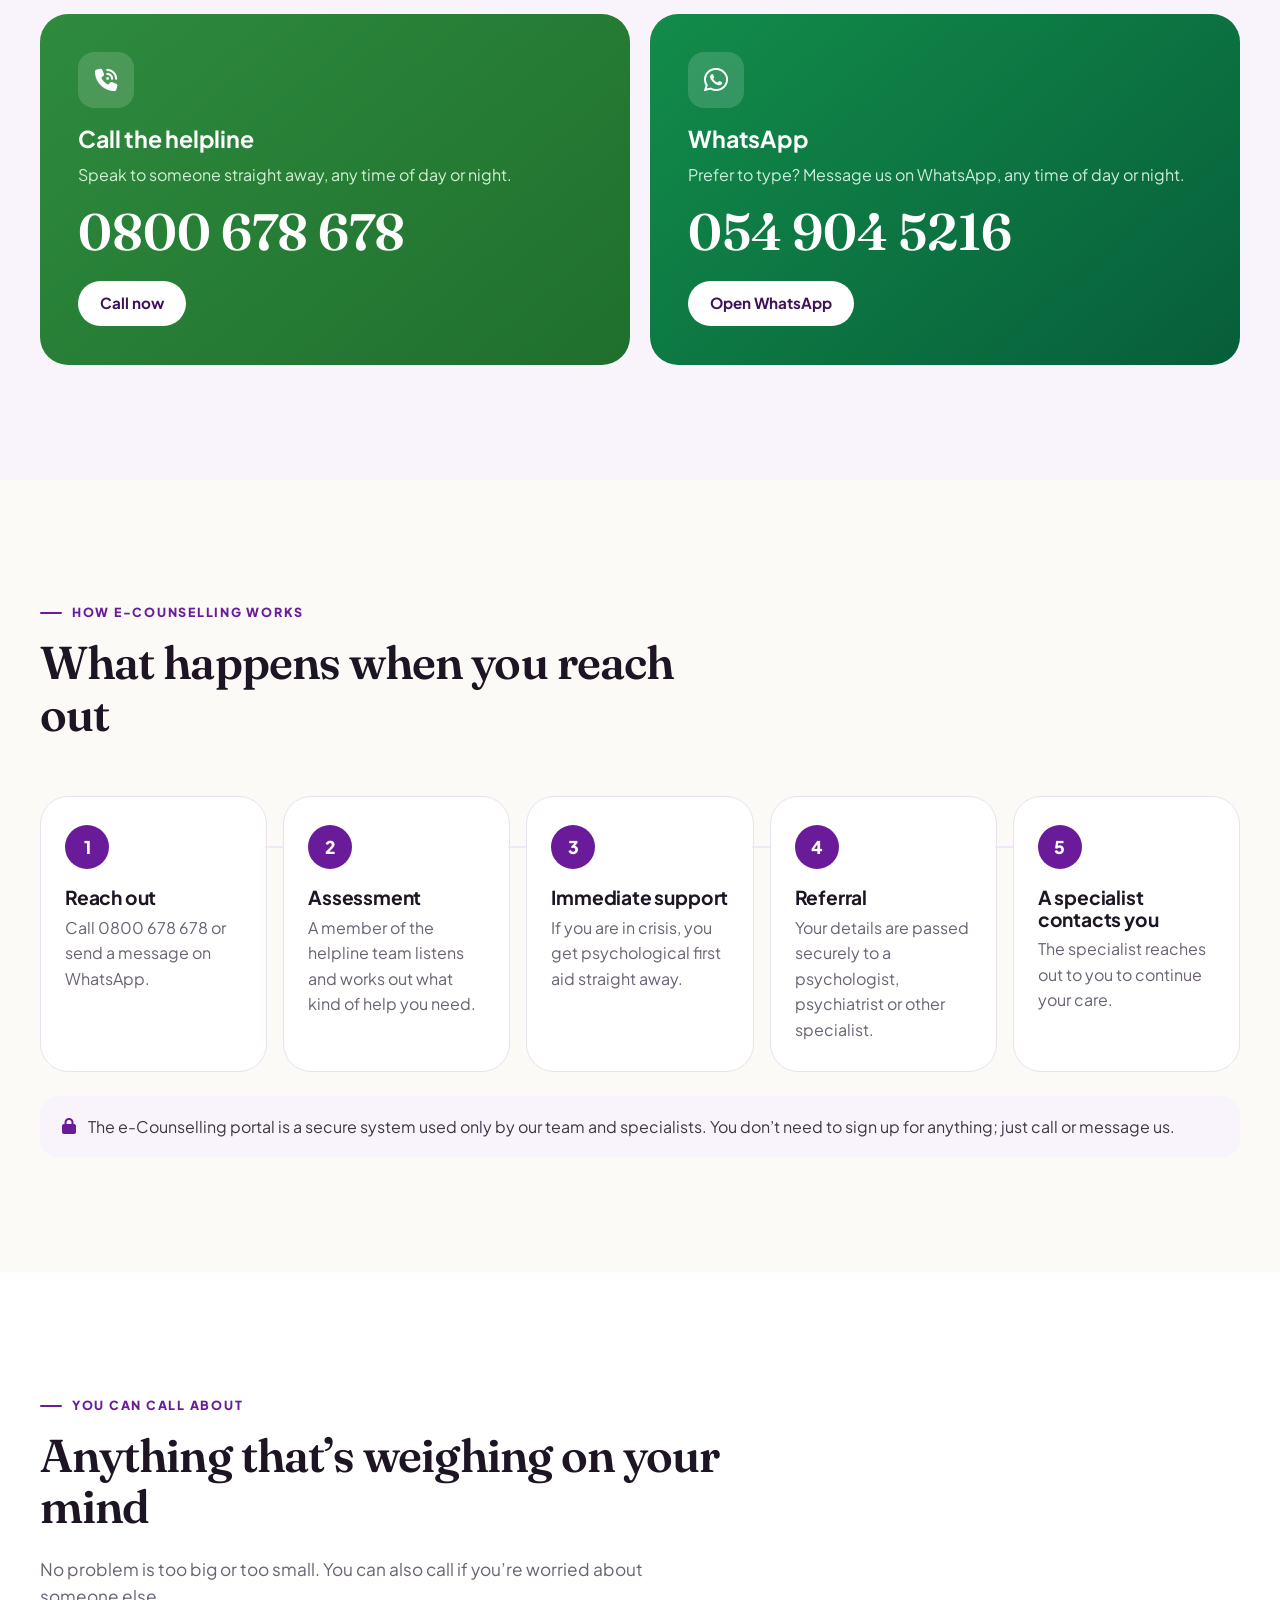
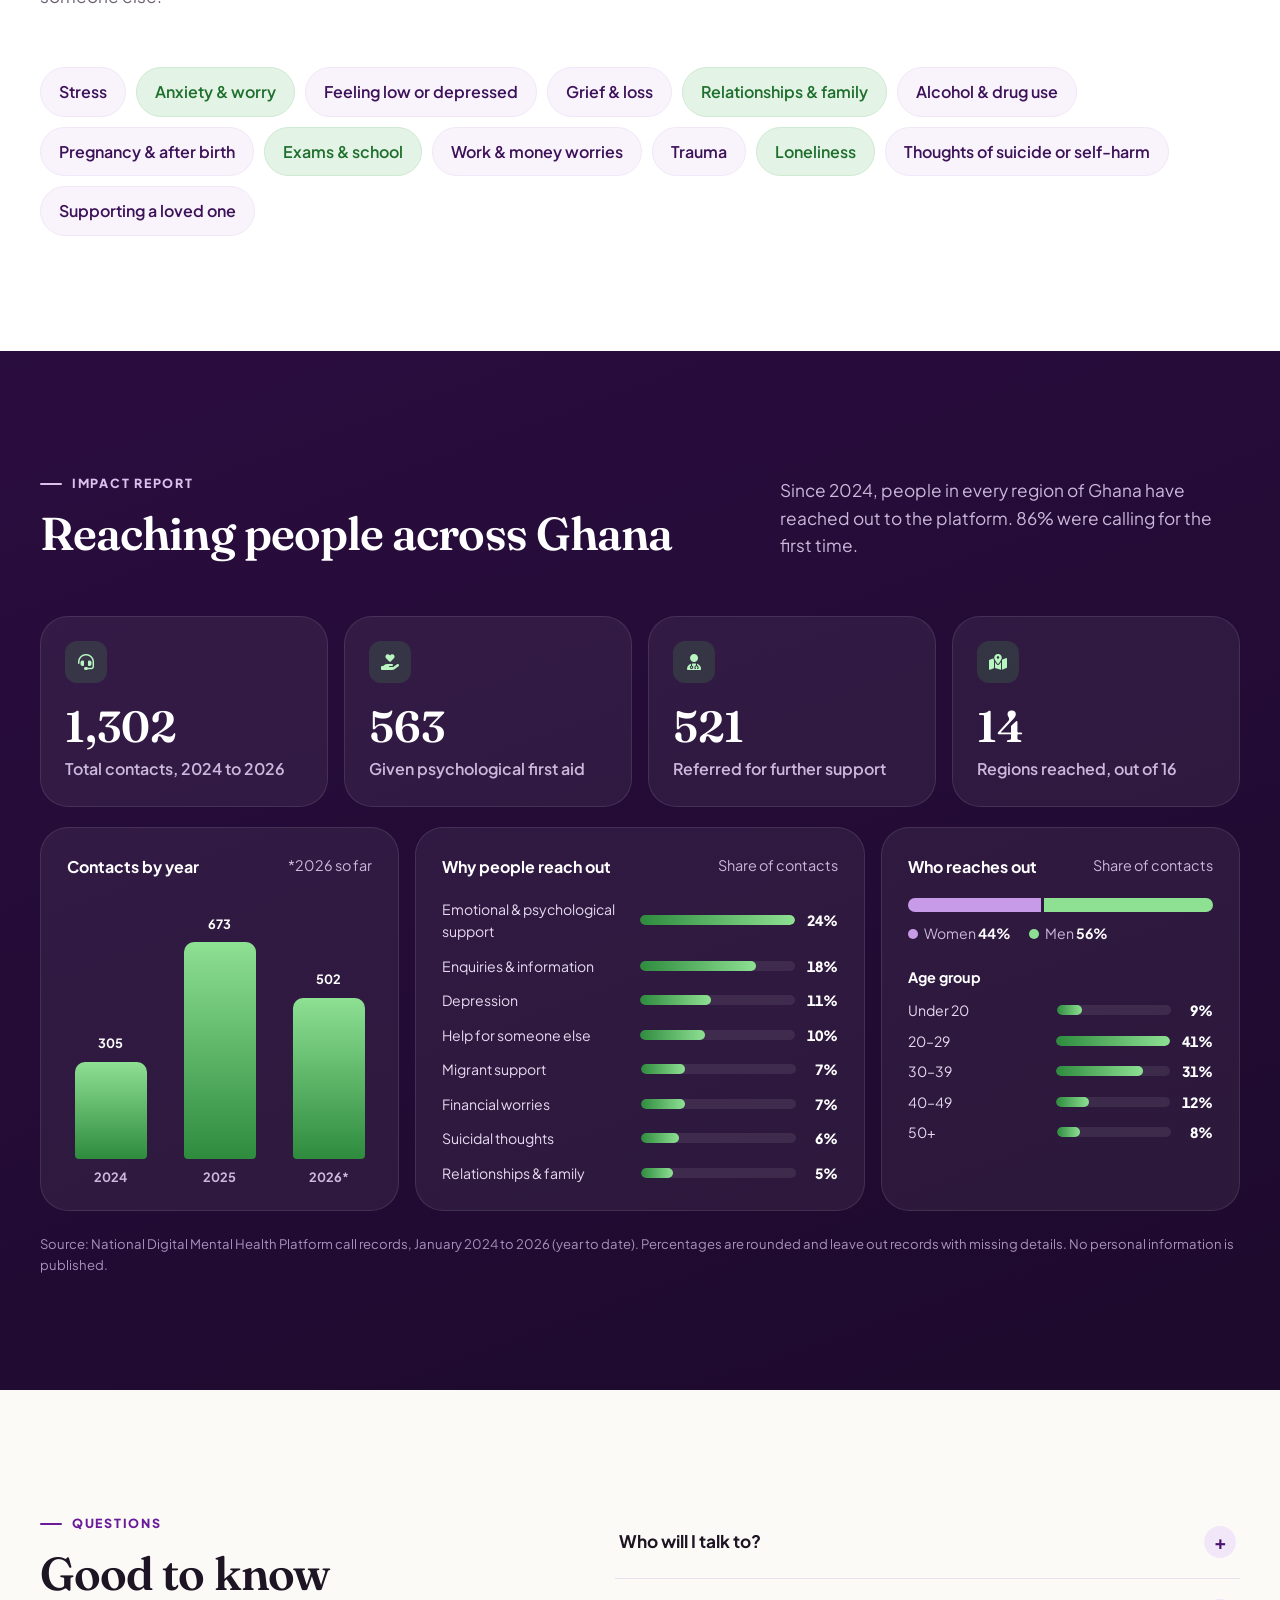
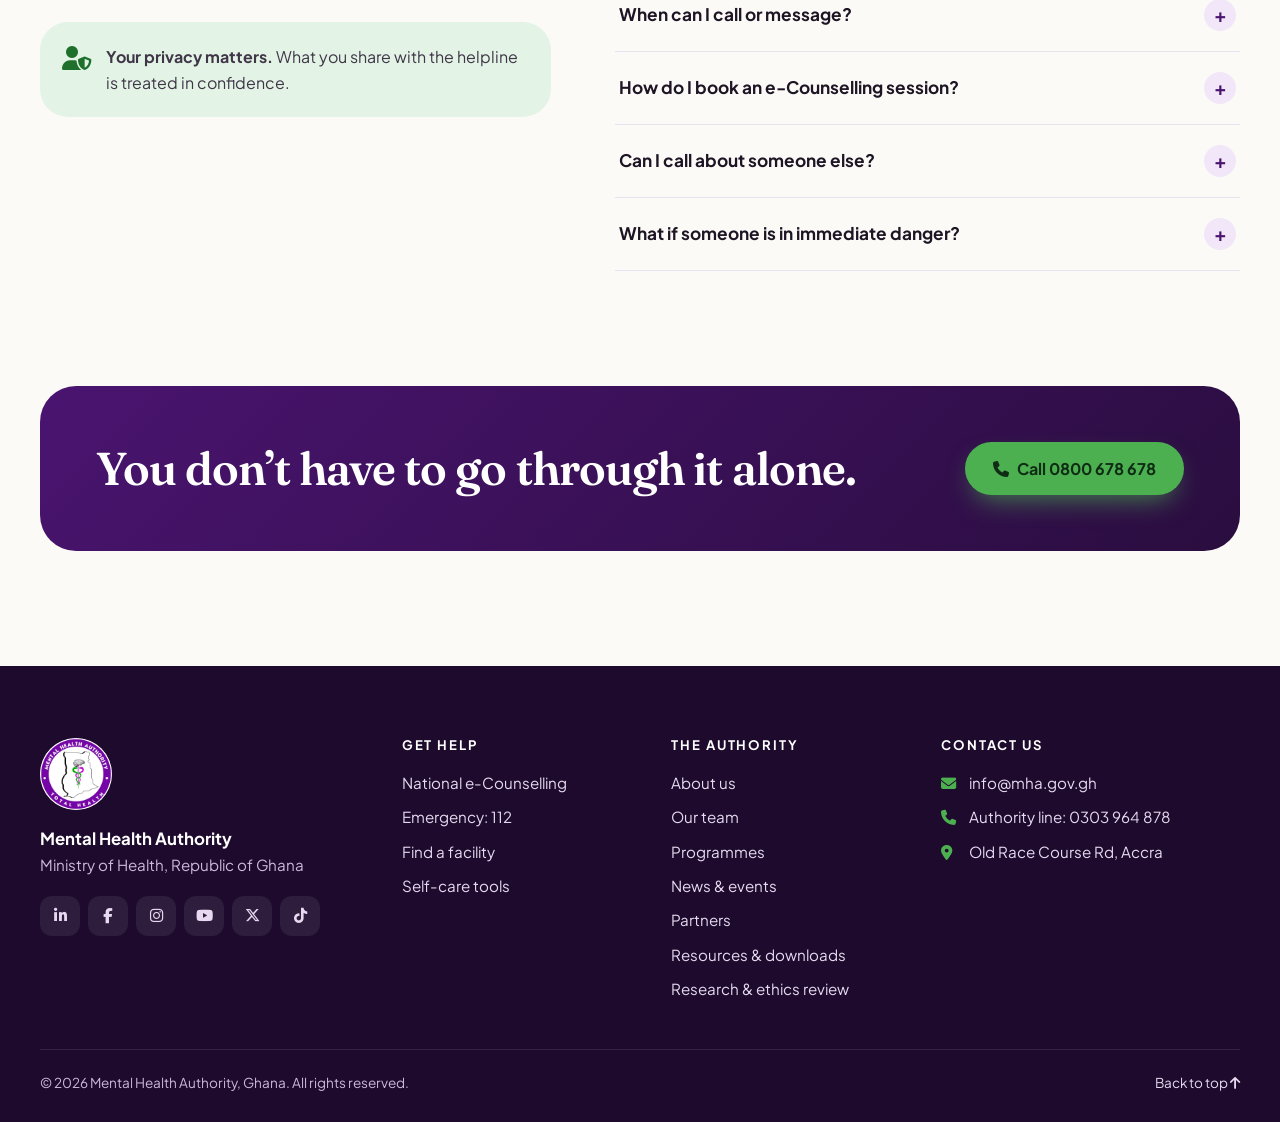
==== commit 79d9e113: "Add Research & Ethics page for the MHA-IRB - New research.html based on the MHA-IRB governance frame" ====
--- a/helpline.html
+++ b/helpline.html
@@ -35,6 +35,7 @@
             <ul class="sub-menu" id="aboutMenu">
               <li><a href="index.html#about"><i class="fa-solid fa-landmark" aria-hidden="true"></i><span><strong>Roles &amp; Functions</strong><small>Our mandate under Act 846</small></span></a></li>
               <li><a href="team.html"><i class="fa-solid fa-people-group" aria-hidden="true"></i><span><strong>Our Team</strong><small>Leadership, departments and units</small></span></a></li>
+              <li><a href="research.html"><i class="fa-solid fa-microscope" aria-hidden="true"></i><span><strong>Research &amp; Ethics</strong><small>Research support and ethical review (IRB)</small></span></a></li>
               <li><a href="index.html#partners"><i class="fa-solid fa-handshake" aria-hidden="true"></i><span><strong>Health Partners</strong><small>Who we work with</small></span></a></li>
             </ul>
           </li>
@@ -410,6 +411,7 @@
           <li><a href="index.html#news">News &amp; events</a></li>
           <li><a href="index.html#partners">Partners</a></li>
           <li><a href="resources.html">Resources &amp; downloads</a></li>
+          <li><a href="research.html">Research &amp; ethics review</a></li>
         </ul>
       </div>
       <div>
--- a/assets/css/site.css
+++ b/assets/css/site.css
@@ -655,6 +655,9 @@
 .doc h3 { margin: 0; font-size: 1.2rem; }
 .doc p { margin: 0 0 8px; color: var(--muted); }
 .doc .btn { margin-top: auto; align-self: flex-start; }
+.doc-meta { margin: 0 0 4px !important; font-size: .85rem; font-weight: 600; color: var(--muted); }
+.doc-actions { margin-top: auto; display: flex; flex-wrap: wrap; gap: 10px; }
+.doc-actions .btn { margin-top: 0; }
 .btn-disabled { background: var(--bg); color: var(--muted); border-color: var(--line); cursor: not-allowed; }
 .btn-disabled:hover { transform: none; }
 .doc-empty { padding: 32px; text-align: center; color: var(--muted); border: 2px dashed var(--line); border-radius: var(--radius-lg); }
@@ -837,6 +840,146 @@
   .hbar-track { grid-column: 1 / -1; grid-row: 2; }
 }
 
+/* ---------- Research & ethics page ---------- */
+.rs-hero { position: relative; isolation: isolate; overflow: hidden; padding: clamp(40px, 6vw, 80px) 0 clamp(40px, 6vw, 72px); }
+.rs-hero-grid { display: grid; grid-template-columns: 1.4fr .8fr; gap: clamp(28px, 5vw, 64px); align-items: center; }
+.rs-hero h1 { font-size: clamp(2.4rem, 5vw, 3.8rem); margin: 0 0 16px; }
+.status-pill { display: inline-flex; align-items: center; gap: 8px; margin-bottom: 18px; padding: 6px 14px; border-radius: 999px; background: #fff4dc; color: #7a4b00; font-weight: 800; font-size: .82rem; border: 1px solid #f6dca0; }
+.status-dot { width: 8px; height: 8px; border-radius: 50%; background: var(--gold); box-shadow: 0 0 0 4px rgba(244,182,63,.25); }
+.rs-glance { padding: 28px; border-radius: var(--radius-lg); background: linear-gradient(150deg, var(--purple-800), var(--purple-950)); color: #d9c1ec; box-shadow: var(--shadow-lg); }
+.rs-glance-title { margin: 0 0 14px; font-size: .75rem; font-weight: 800; text-transform: uppercase; letter-spacing: .14em; color: #b9f5c0; }
+.rs-glance dl { margin: 0; display: grid; grid-template-columns: 1fr 1fr; gap: 18px 16px; }
+.rs-glance dt { font-family: var(--font-display); font-size: 1.45rem; font-weight: 600; color: #fff; line-height: 1.1; }
+.rs-glance dd { margin: 4px 0 0; font-size: .86rem; }
+
+.notice { display: flex; gap: 14px; align-items: flex-start; padding: 18px 22px; border-radius: var(--radius); background: #fff8e8; border: 1px solid #f6dca0; color: #4a3a12; }
+.notice i { color: #c48a10; font-size: 1.2rem; margin-top: 3px; }
+.notice p { margin: 0; }
+
+.rs-support { display: grid; grid-template-columns: repeat(4, 1fr); gap: 16px; }
+.rs-card { padding: 26px; border-radius: var(--radius-lg); background: var(--surface); border: 1px solid var(--line); }
+.rs-card h3 { margin: 16px 0 6px; }
+.rs-card p { margin: 0; color: var(--muted); }
+.rs-icon { width: 50px; height: 50px; border-radius: 14px; display: grid; place-items: center; background: var(--purple-100); color: var(--purple-600); font-size: 1.2rem; }
+
+.rs-check-wrap { background: var(--purple-50); }
+.rs-check-grid { display: grid; grid-template-columns: .8fr 1.2fr; gap: clamp(28px, 5vw, 64px); align-items: start; }
+.checker { padding: clamp(20px, 3vw, 32px); border-radius: var(--radius-lg); background: var(--surface); border: 1px solid var(--line); box-shadow: var(--shadow); }
+.checker fieldset { border: 0; margin: 0 0 18px; padding: 0 0 18px; border-bottom: 1px solid var(--line); }
+.checker legend { padding: 0; margin-bottom: 10px; font-weight: 700; color: var(--ink); line-height: 1.45; }
+.checker label { display: inline-flex; align-items: center; gap: 8px; margin-right: 10px; padding: 8px 18px; border-radius: 999px; border: 2px solid var(--line); font-weight: 700; cursor: pointer; transition: border-color .2s, background .2s; }
+.checker label:hover { border-color: var(--purple-400); }
+.checker label:has(input:checked) { border-color: var(--purple-600); background: var(--purple-100); color: var(--purple-800); }
+.checker input { accent-color: var(--purple-600); }
+.checker fieldset.is-skipped { opacity: .4; }
+.checker-hint { margin: 0; color: var(--muted); }
+.checker-out { padding: 20px; border-radius: var(--radius); animation: rise .4s var(--ease); }
+.checker-out h3 { margin: 0 0 6px; display: flex; align-items: center; gap: 10px; }
+.checker-out p { margin: 0; }
+.out-full { background: var(--purple-100); }
+.out-full h3 { color: var(--purple-800); }
+.out-exp { background: var(--green-100); }
+.out-exp h3 { color: var(--green-700); }
+.out-exempt { background: #fff8e8; }
+.out-exempt h3 { color: #7a4b00; }
+.out-none { background: var(--bg); border: 1px solid var(--line); }
+
+.levels { display: grid; grid-template-columns: 1.15fr 1fr 1fr; gap: 16px; }
+.level { display: flex; flex-direction: column; padding: 28px; border-radius: var(--radius-lg); background: var(--surface); border: 1px solid var(--line); }
+.level h3 { font-family: var(--font-display); font-size: 1.6rem; font-weight: 600; margin: 4px 0 10px; }
+.level p { color: var(--muted); }
+.level-tag { margin: 0; font-size: .74rem; font-weight: 800; text-transform: uppercase; letter-spacing: .12em; color: var(--green-700) !important; }
+.level-time { margin: auto 0 0 !important; padding-top: 14px; border-top: 1px solid var(--line); font-weight: 700; color: var(--ink) !important; font-size: .92rem; }
+.level-time i { color: var(--purple-600); margin-right: 6px; }
+.level-full { background: linear-gradient(150deg, var(--purple-700), var(--purple-900)); border: 0; }
+.level-full h3, .level-full .level-time { color: #fff !important; }
+.level-full p { color: #dccaea; }
+.level-full .level-tag { color: #b9f5c0 !important; }
+.level-full .level-time { border-color: rgba(255,255,255,.15); }
+.level-full .level-time i { color: #b9f5c0; }
+
+.rs-process { background: linear-gradient(160deg, var(--purple-900), var(--purple-950)); color: #cbb8da; }
+.rs-process h2 { color: #fff; }
+.rs-process .section-head p:last-child { color: #cbb8da; }
+.lifecycle { list-style: none; margin: 0; padding: 0; display: grid; grid-template-columns: repeat(7, 1fr); gap: 12px; position: relative; }
+.lifecycle::before { content: ""; position: absolute; top: 22px; left: 22px; right: 22px; height: 2px; background: rgba(255,255,255,.12); }
+.lifecycle li { position: relative; }
+.lc-num { position: relative; z-index: 1; width: 44px; height: 44px; border-radius: 50%; display: grid; place-items: center; background: var(--green-500); color: #0f2d14; font-weight: 800; margin-bottom: 16px; box-shadow: 0 0 0 6px var(--purple-900); }
+.lifecycle h3 { color: #fff; font-size: 1.02rem; margin: 0 0 6px; }
+.lifecycle p { margin: 0 0 8px; font-size: .88rem; line-height: 1.5; }
+.lc-time { display: inline-block; font-size: .74rem; font-weight: 700; color: #b9f5c0; background: rgba(76,175,80,.14); padding: 3px 8px; border-radius: 999px; }
+
+.rs-submit-grid { display: grid; grid-template-columns: .8fr 1.2fr; gap: clamp(28px, 5vw, 64px); align-items: start; }
+.progress { height: 10px; border-radius: 999px; background: var(--purple-100); overflow: hidden; margin-top: 18px; }
+.progress-bar { display: block; height: 100%; width: 0; background: linear-gradient(90deg, var(--purple-600), var(--green-500)); transition: width .4s var(--ease); }
+.progress-text { margin: 8px 0 0; font-weight: 700; color: var(--ink); }
+.checklist { list-style: none; margin: 0; padding: 0; display: grid; gap: 8px; }
+.checklist label { display: flex; gap: 14px; align-items: flex-start; padding: 14px 18px; border-radius: var(--radius); background: var(--surface); border: 1px solid var(--line); cursor: pointer; transition: border-color .2s, background .2s; }
+.checklist label:hover { border-color: var(--purple-400); }
+.checklist input { width: 20px; height: 20px; margin-top: 2px; accent-color: var(--green-600); flex: none; }
+.checklist label:has(input:checked) { background: var(--green-100); border-color: #cfe9d2; }
+.checklist label:has(input:checked) span { color: var(--muted); }
+
+.rs-safe { background: var(--surface); }
+.safeguards { display: grid; grid-template-columns: repeat(3, 1fr); gap: 16px; }
+.safe { padding: 26px; border-radius: var(--radius-lg); background: var(--bg); border: 1px solid var(--line); }
+.safe i { font-size: 1.4rem; color: var(--purple-600); }
+.safe h3 { margin: 14px 0 6px; }
+.safe p { margin: 0; color: var(--muted); }
+
+.rs-fees-grid { display: grid; grid-template-columns: .8fr 1.2fr; gap: clamp(28px, 5vw, 64px); align-items: start; }
+.fee-table-wrap { border-radius: var(--radius-lg); overflow: hidden; border: 1px solid var(--line); background: var(--surface); }
+.fee-table { width: 100%; border-collapse: collapse; }
+.fee-table th, .fee-table td { padding: 15px 22px; text-align: left; border-bottom: 1px solid var(--line); }
+.fee-table thead th { background: var(--purple-50); font-size: .78rem; text-transform: uppercase; letter-spacing: .1em; color: var(--purple-700); }
+.fee-table tbody th { font-weight: 600; color: var(--ink); }
+.fee-table td { font-weight: 800; color: var(--ink); white-space: nowrap; text-align: right; font-variant-numeric: tabular-nums; }
+.fee-table thead th:last-child { text-align: right; }
+.fee-note { margin: 0; padding: 14px 22px; background: var(--green-100); color: var(--green-700); font-weight: 700; }
+.fee-note i { margin-right: 8px; }
+
+.rs-after { background: var(--purple-50); }
+.obligations { display: grid; grid-template-columns: repeat(3, 1fr); gap: 16px; }
+.ob { padding: 24px; border-radius: var(--radius-lg); background: var(--surface); border: 1px solid var(--line); }
+.ob h3 { margin: 12px 0 6px; }
+.ob p { margin: 0; color: var(--muted); }
+.ob-form { display: inline-block; font-size: .72rem; font-weight: 800; letter-spacing: .08em; text-transform: uppercase; padding: 4px 10px; border-radius: 999px; background: var(--purple-100); color: var(--purple-700); }
+.ob-urgent { border-color: #f3c3ca; background: #fff7f8; }
+.ob-urgent .ob-form { background: #fdecee; color: var(--red); }
+
+.rs-standards { padding-top: clamp(48px, 6vw, 72px); padding-bottom: clamp(48px, 6vw, 72px); background: var(--bg); }
+.std-list { list-style: none; margin: 0; padding: 0; display: flex; flex-wrap: wrap; justify-content: center; gap: 10px; }
+.std-list li { padding: 10px 16px; border-radius: 999px; background: var(--surface); border: 1px solid var(--line); font-weight: 600; font-size: .9rem; color: var(--ink); }
+.std-list li:nth-child(-n+3) { background: var(--purple-100); border-color: transparent; color: var(--purple-800); }
+
+@media (max-width: 1080px) {
+  .rs-support { grid-template-columns: 1fr 1fr; }
+  .lifecycle { grid-template-columns: repeat(4, 1fr); row-gap: 28px; }
+  .lifecycle::before { display: none; }
+  .levels { grid-template-columns: 1fr 1fr; }
+  .level-full { grid-column: 1 / -1; }
+}
+@media (max-width: 900px) {
+  .rs-hero-grid, .rs-check-grid, .rs-submit-grid, .rs-fees-grid { grid-template-columns: 1fr; }
+  .safeguards, .obligations { grid-template-columns: 1fr 1fr; }
+}
+@media (max-width: 640px) {
+  .rs-hero { padding: 28px 0 32px; }
+  .rs-hero h1 { font-size: 2.2rem; }
+  .rs-hero .hero-ctas .btn { flex: 1 1 100%; }
+  .rs-glance { padding: 22px; }
+  .rs-glance dt { font-size: 1.25rem; }
+  .rs-support, .levels, .safeguards, .obligations { grid-template-columns: 1fr; gap: 12px; }
+  .lifecycle { grid-template-columns: 1fr; row-gap: 0; }
+  .lifecycle li { display: grid; grid-template-columns: auto 1fr; gap: 16px; padding-bottom: 20px; }
+  .lifecycle li:not(:last-child)::after { content: ""; position: absolute; left: 21px; top: 50px; bottom: 4px; width: 2px; background: rgba(255,255,255,.12); }
+  .lc-num { margin-bottom: 0; }
+  .checker label { padding: 8px 16px; }
+  .fee-table th, .fee-table td { padding: 12px 14px; font-size: .9rem; }
+  .fee-table td { white-space: normal; }
+  .rs-card, .level, .safe, .ob { padding: 20px; }
+}
+
 /* ---------- Reveal ---------- */
 .js .reveal { opacity: 0; transform: translateY(24px); transition: opacity .8s var(--ease), transform .8s var(--ease); }
 .js .reveal.is-in { opacity: 1; transform: none; }
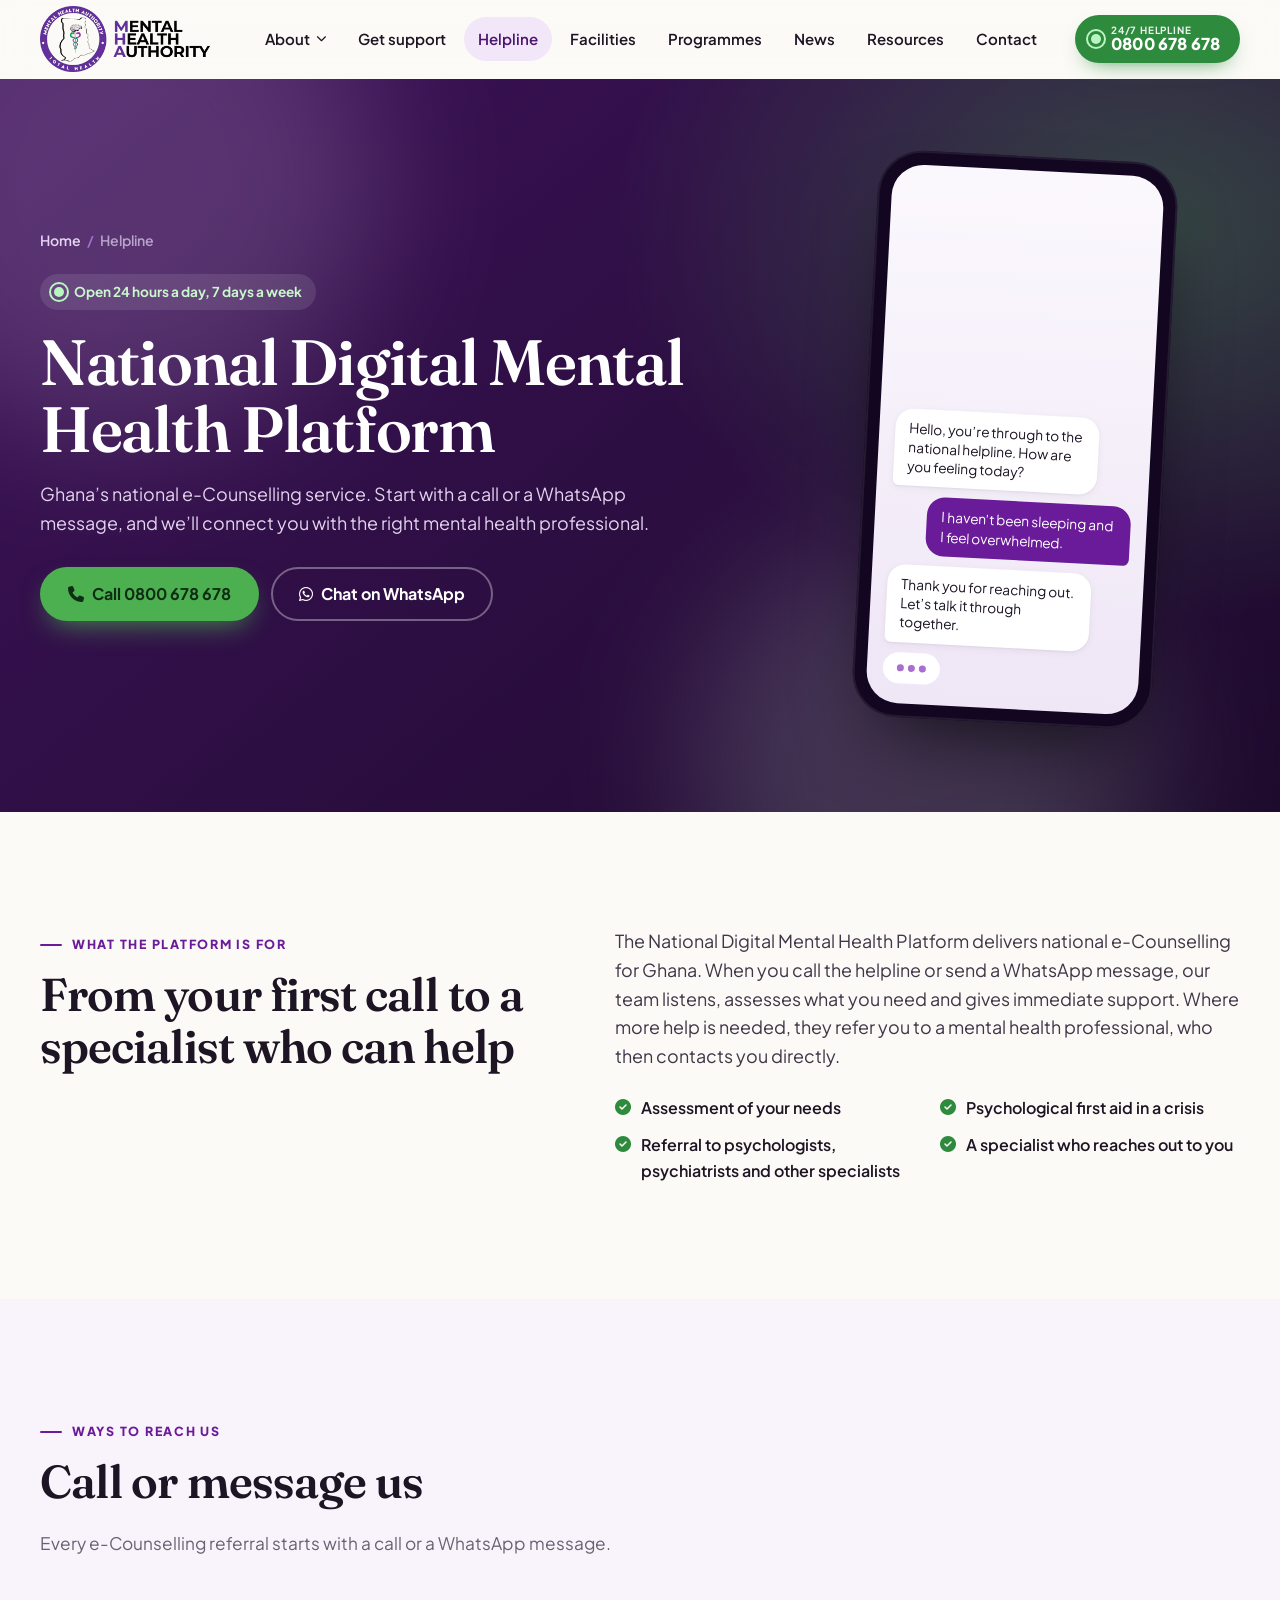
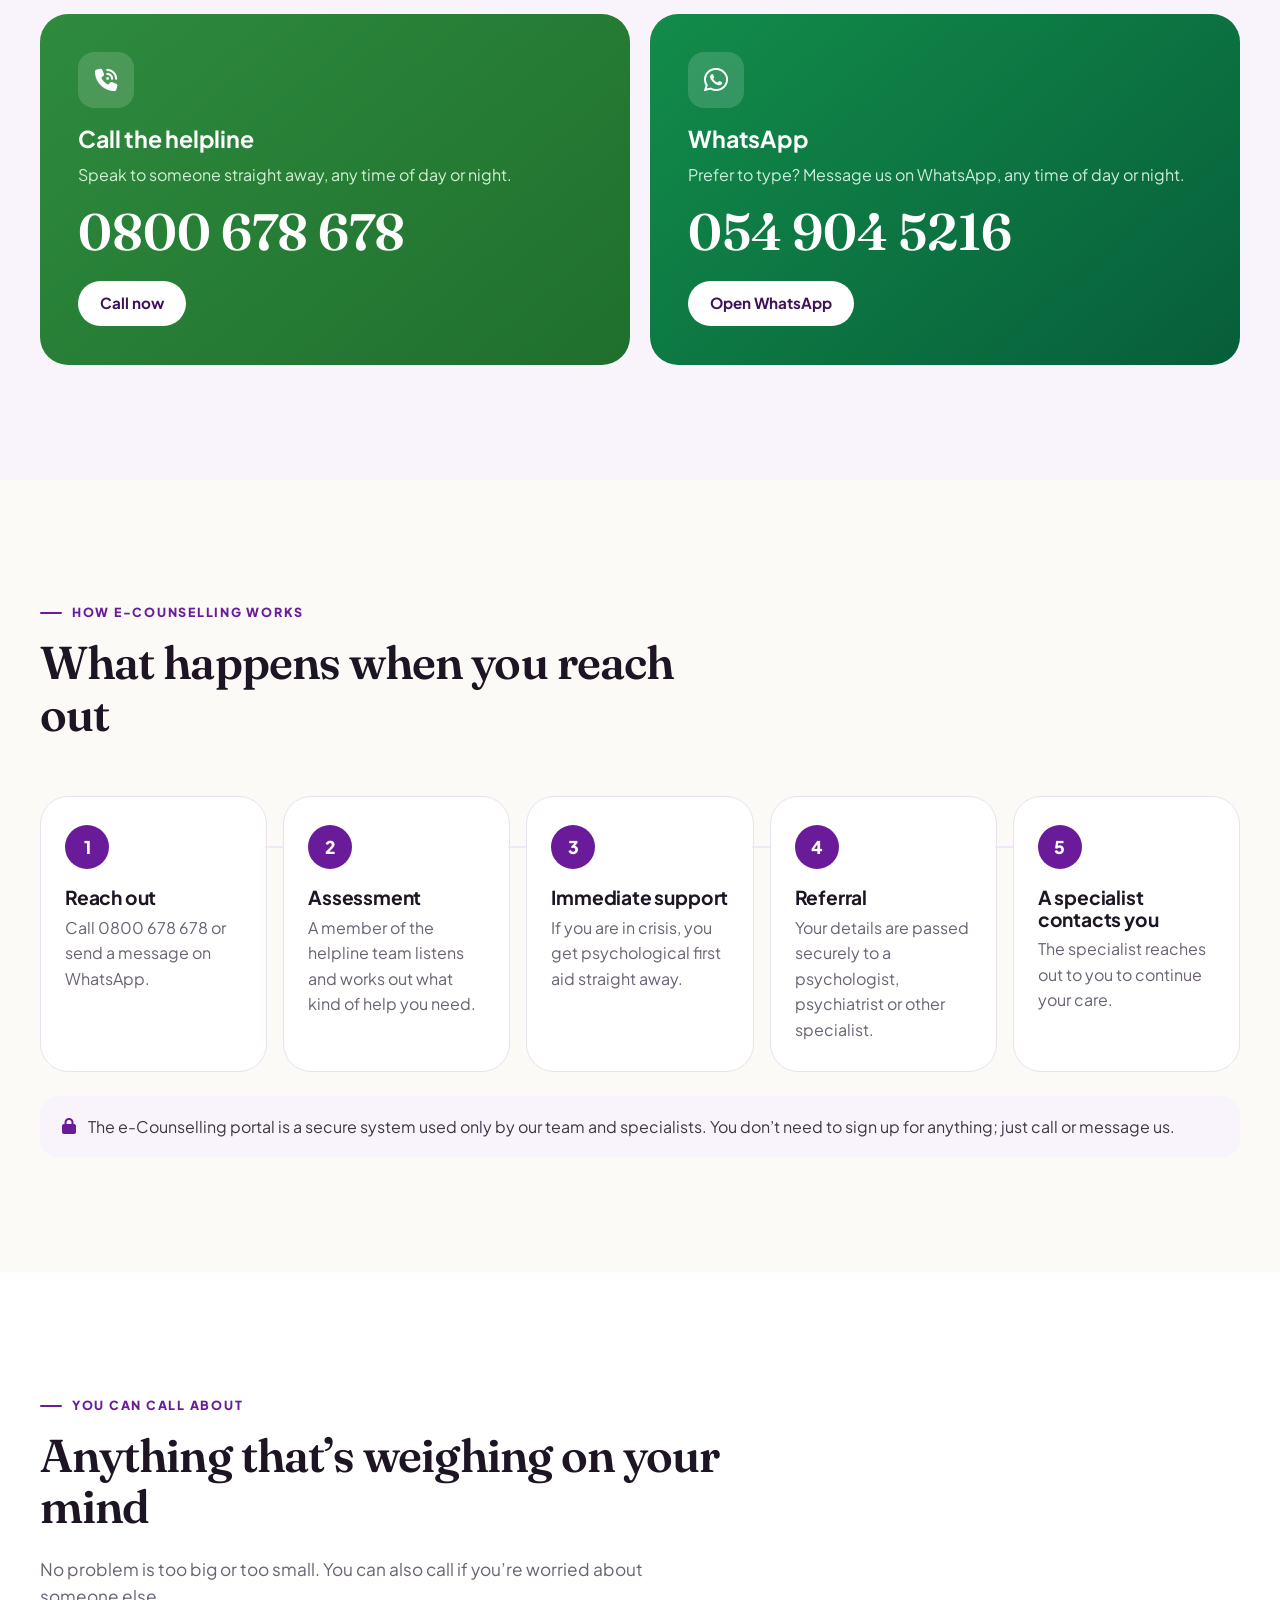
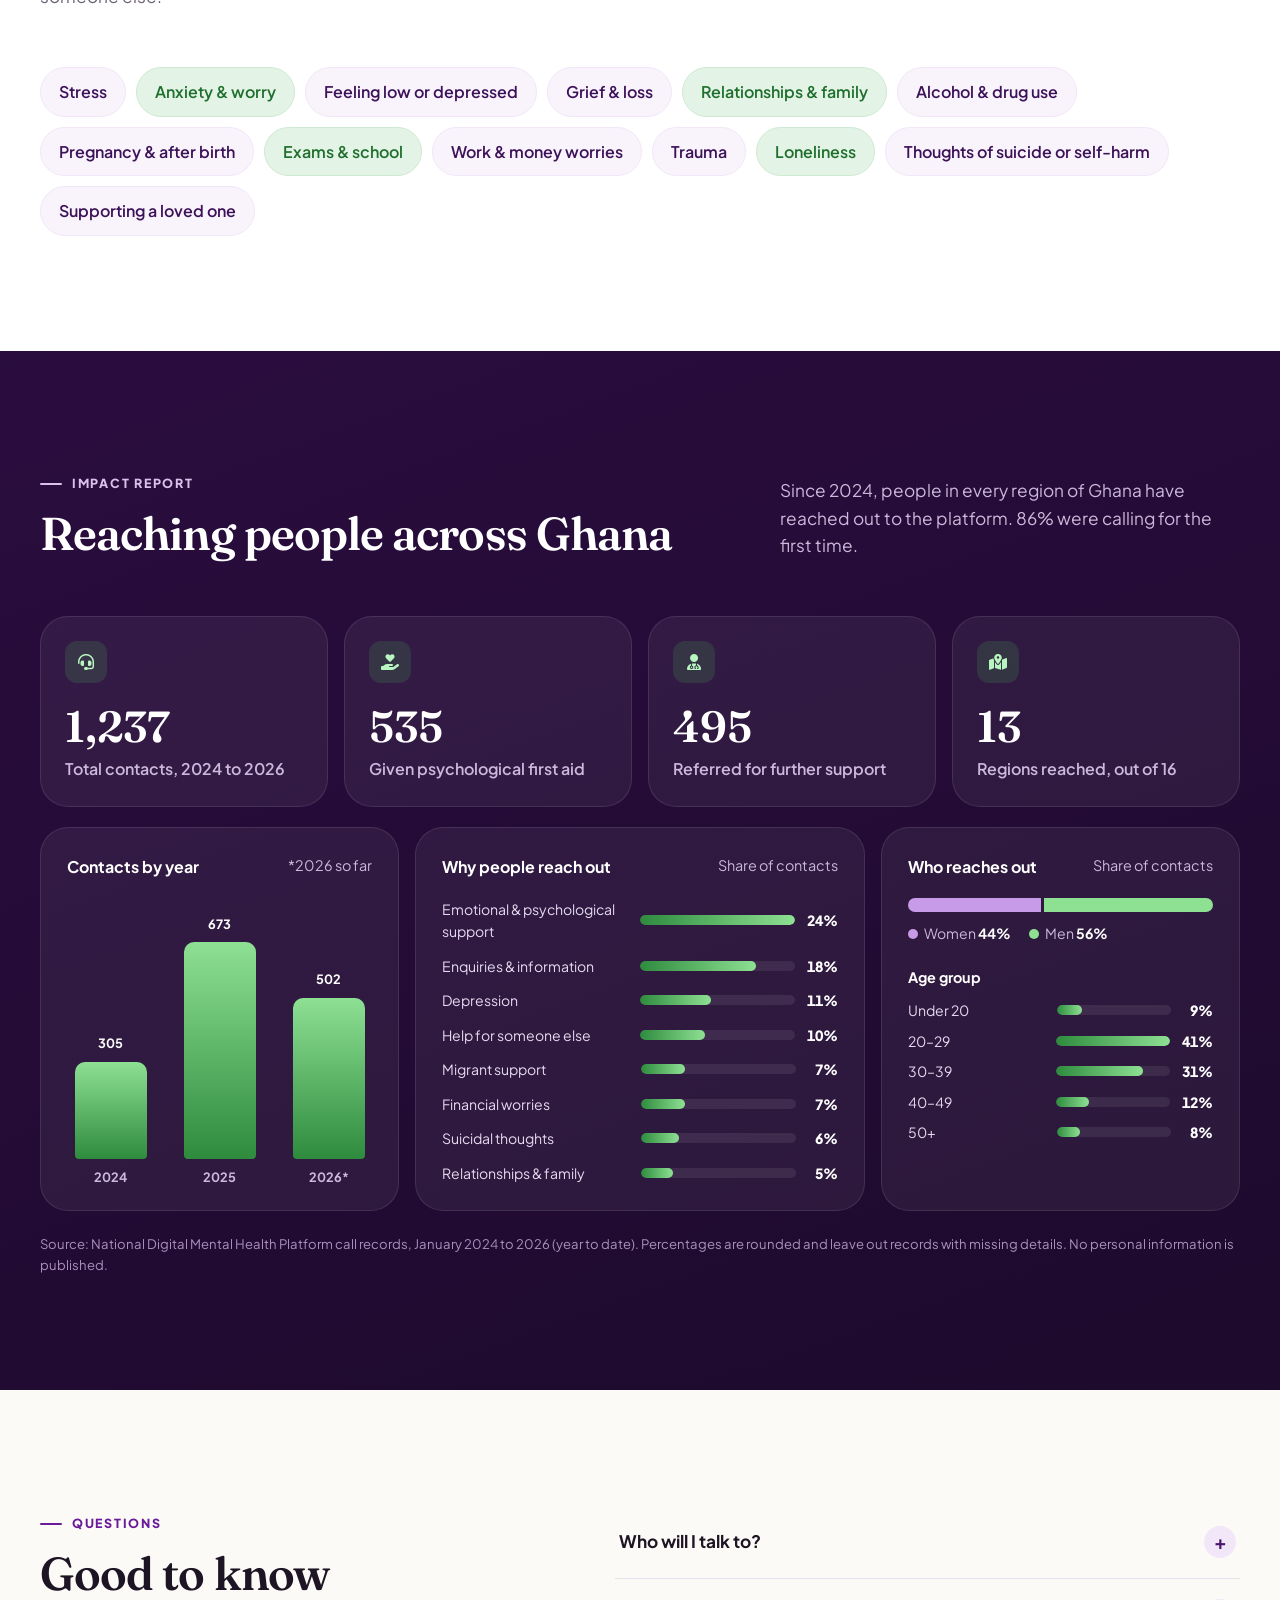
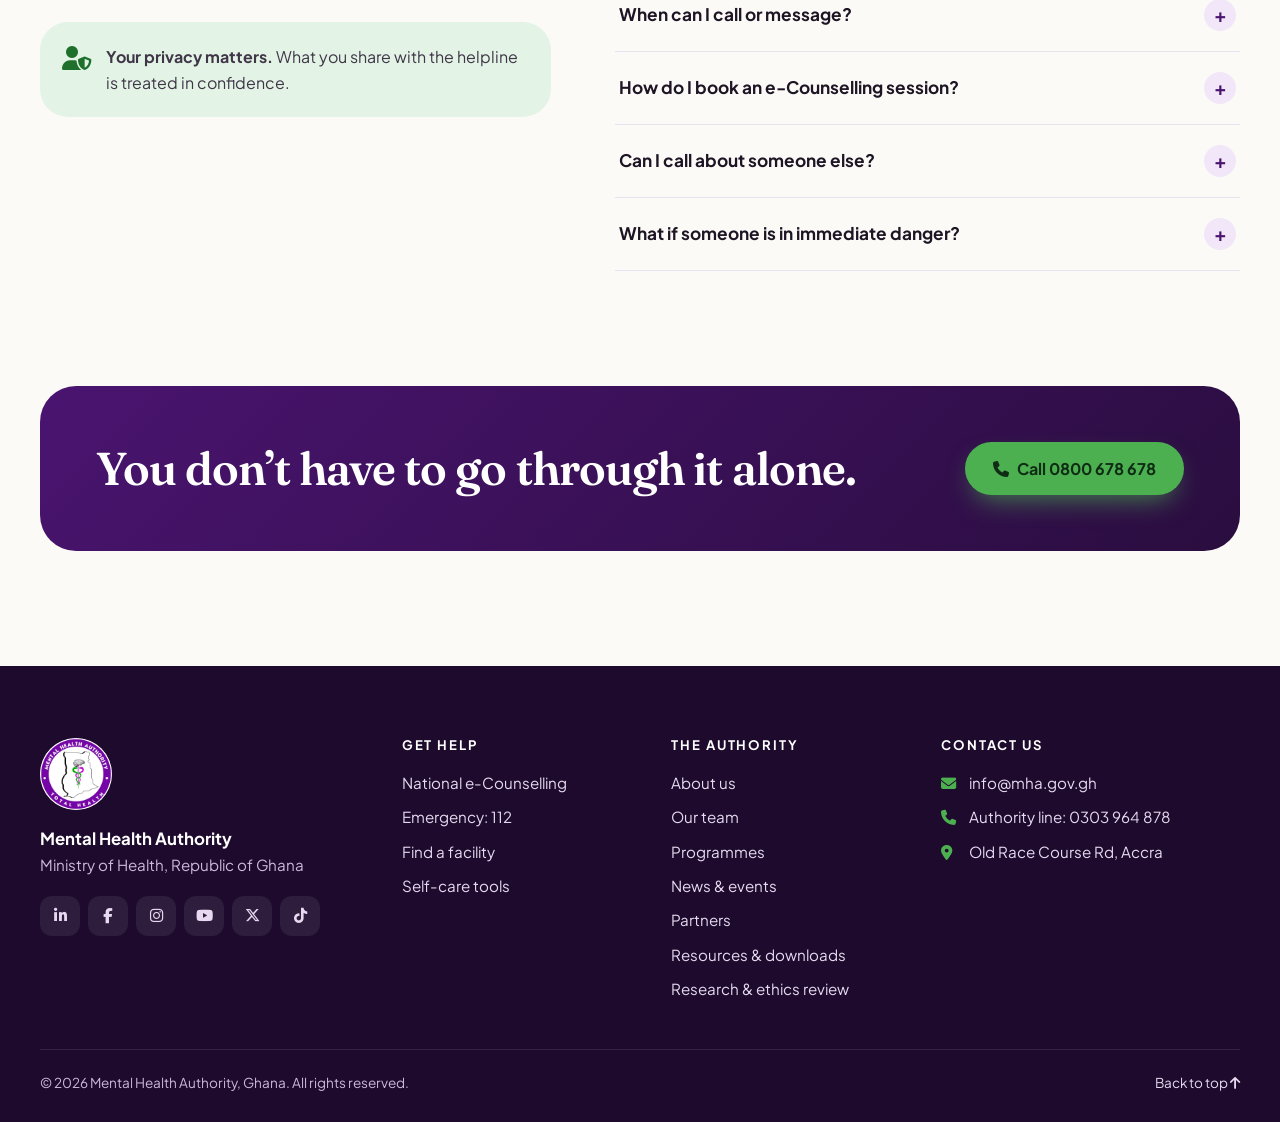
==== commit 45ba5606: "Add Google Analytics; fixed date and open-to-all wording on WMHD banner - GA4 tag (G-JYXGBT5XEB) on " ====
--- a/helpline.html
+++ b/helpline.html
@@ -1,6 +1,14 @@
 <!doctype html>
 <html lang="en">
 <head>
+  <!-- Google Analytics (GA4) -->
+  <script async src="https://www.googletagmanager.com/gtag/js?id=G-JYXGBT5XEB"></script>
+  <script>
+    window.dataLayer = window.dataLayer || [];
+    function gtag(){dataLayer.push(arguments);}
+    gtag('js', new Date());
+    gtag('config', 'G-JYXGBT5XEB');
+  </script>
   <meta charset="utf-8" />
   <meta name="viewport" content="width=device-width, initial-scale=1" />
   <title>National Digital Mental Health Platform | Mental Health Authority, Ghana</title>
--- a/assets/css/site.css
+++ b/assets/css/site.css
@@ -224,6 +224,48 @@
 .float-quote { right: -12px; top: 8%; animation-delay: -3s; }
 .float-quote img { width: 48px; height: 48px; object-fit: contain; }
 @keyframes bob { 50% { transform: translateY(-10px); } }
+
+/* ---------- World Mental Health Day announcement bar ---------- */
+.wmhd-wrap { display: flex; justify-content: center; margin-top: calc(-1 * clamp(8px, 4vw, 60px)); margin-bottom: clamp(28px, 4vw, 48px); }
+.wmhd {
+  display: flex; align-items: center; gap: 18px; width: min(100%, 900px);
+  padding: 10px 10px 10px 12px; border-radius: 999px;
+  background: linear-gradient(100deg, var(--purple-800), var(--purple-600) 55%, #7e2db0);
+  color: #fff; box-shadow: 0 18px 40px -18px rgba(74, 20, 112, .75), 0 0 0 1px rgba(255,255,255,.06) inset;
+}
+.wmhd[hidden] { display: none; }
+.wmhd-chip {
+  flex: none; display: inline-flex; align-items: center; gap: 8px;
+  padding: 8px 16px; border-radius: 999px; background: #fff; color: var(--purple-800);
+  font-weight: 800; font-size: .86rem; letter-spacing: .04em; text-transform: uppercase; white-space: nowrap;
+}
+.wmhd-chip i { color: var(--green-600); }
+.wmhd-body { flex: 1; min-width: 0; }
+.wmhd-text { margin: 0; font-size: 1.02rem; line-height: 1.35; color: #eadcf5; }
+.wmhd-sub { margin: 2px 0 0; font-size: .82rem; color: #d9c1ec; }
+.wmhd-sub i { color: #b9f5c0; margin-right: 4px; }
+.wmhd-text strong { color: #fff; font-weight: 800; margin-right: 6px; }
+.wmhd-text em { font-family: var(--font-display); font-style: italic; color: #fff; }
+.wmhd-btn {
+  flex: none; display: inline-flex; align-items: center; gap: 8px;
+  padding: 10px 18px; border-radius: 999px; border: 1.5px solid rgba(255,255,255,.55);
+  background: rgba(255,255,255,.12); color: #fff; font-weight: 800; font-size: .9rem; text-decoration: none; white-space: nowrap;
+  transition: background .25s, border-color .25s;
+}
+.wmhd-btn:hover { background: rgba(255,255,255,.22); border-color: #fff; }
+.wmhd-btn .fa-chevron-right { font-size: .72rem; transition: transform .25s var(--ease); }
+.wmhd-btn:hover .fa-chevron-right { transform: translateX(3px); }
+@media (max-width: 760px) {
+  .wmhd { flex-wrap: wrap; gap: 10px 12px; border-radius: 24px; padding: 14px; }
+  .wmhd-body { flex-basis: 100%; }
+  .wmhd-text { font-size: .95rem; }
+  .wmhd-text strong { display: block; margin-bottom: 2px; }
+  .wmhd-btn { width: 100%; justify-content: center; }
+}
+@media (max-width: 640px) {
+  .wmhd-wrap { margin-bottom: 22px; }
+  .wmhd-chip { padding: 6px 12px; font-size: .78rem; }
+}
 
 /* ---------- Crisis strip ---------- */
 .crisis-strip { background: var(--purple-900); color: #f3eaf9; }
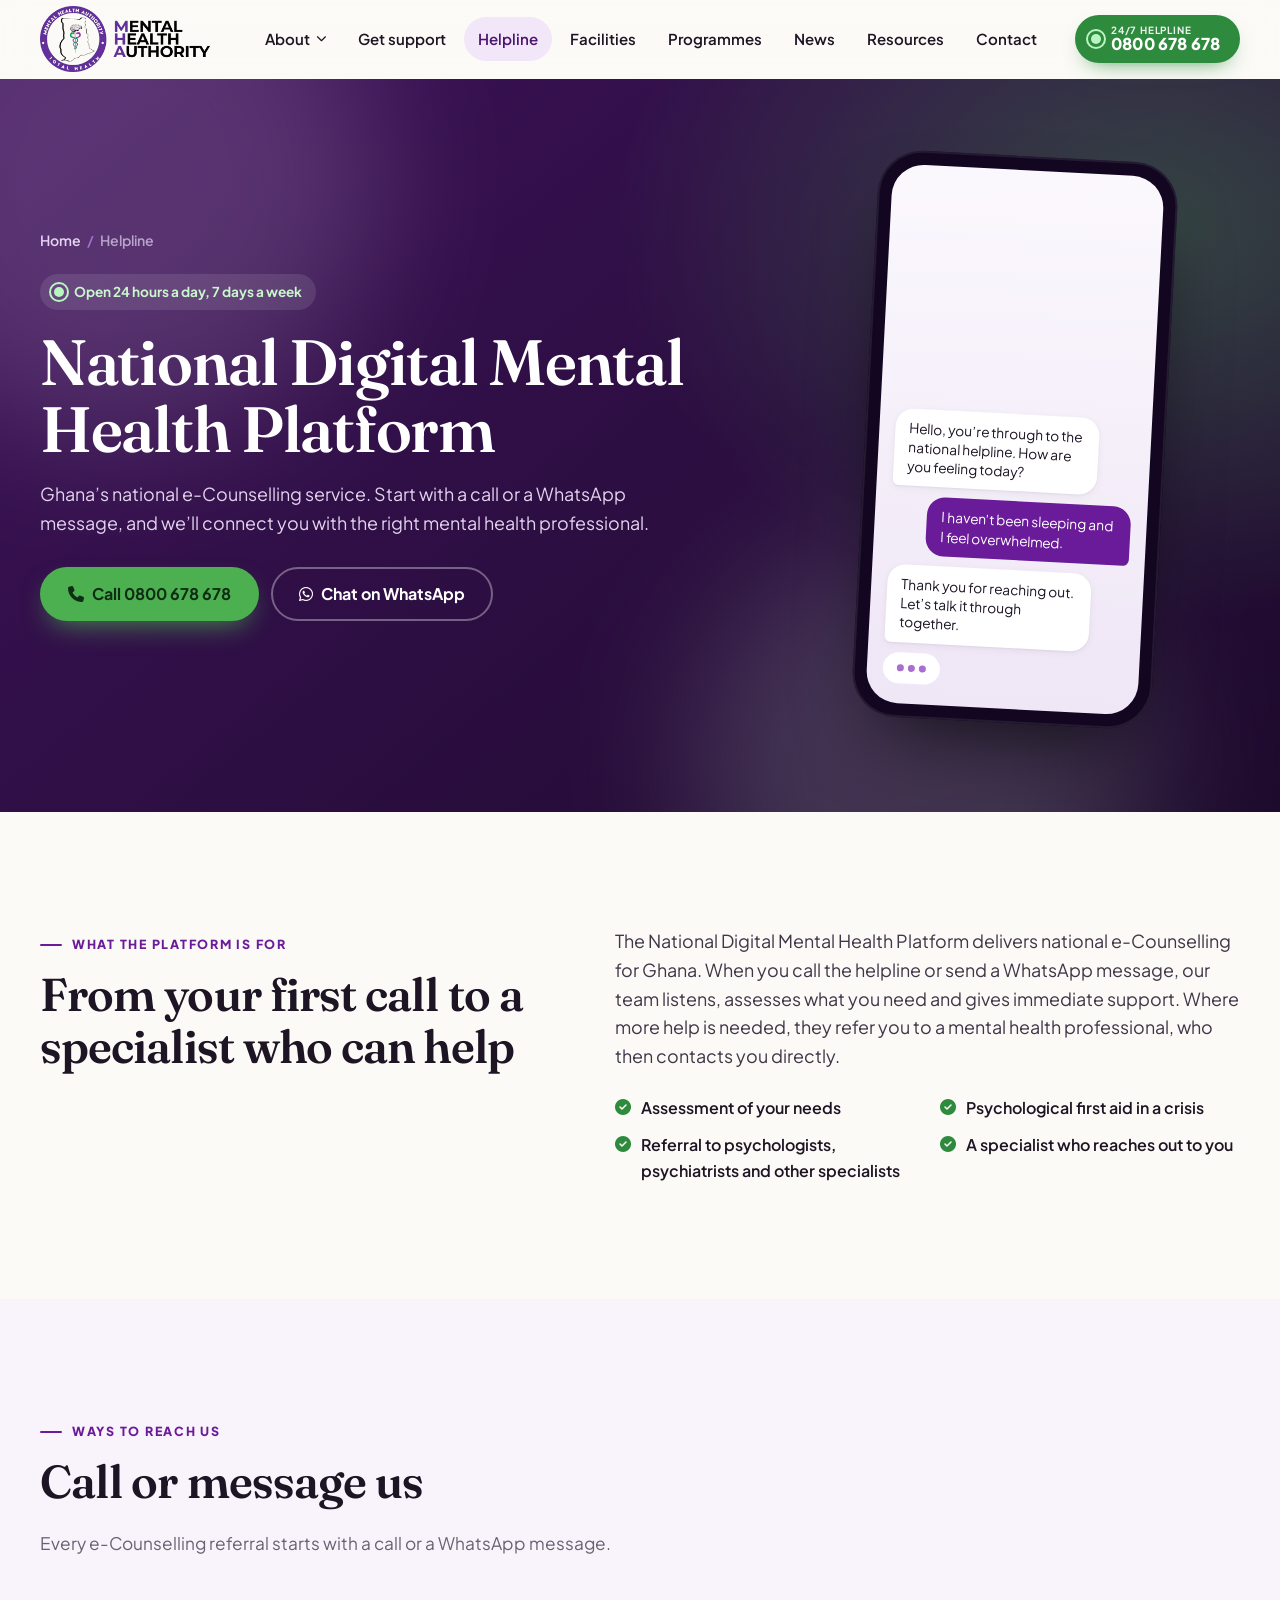
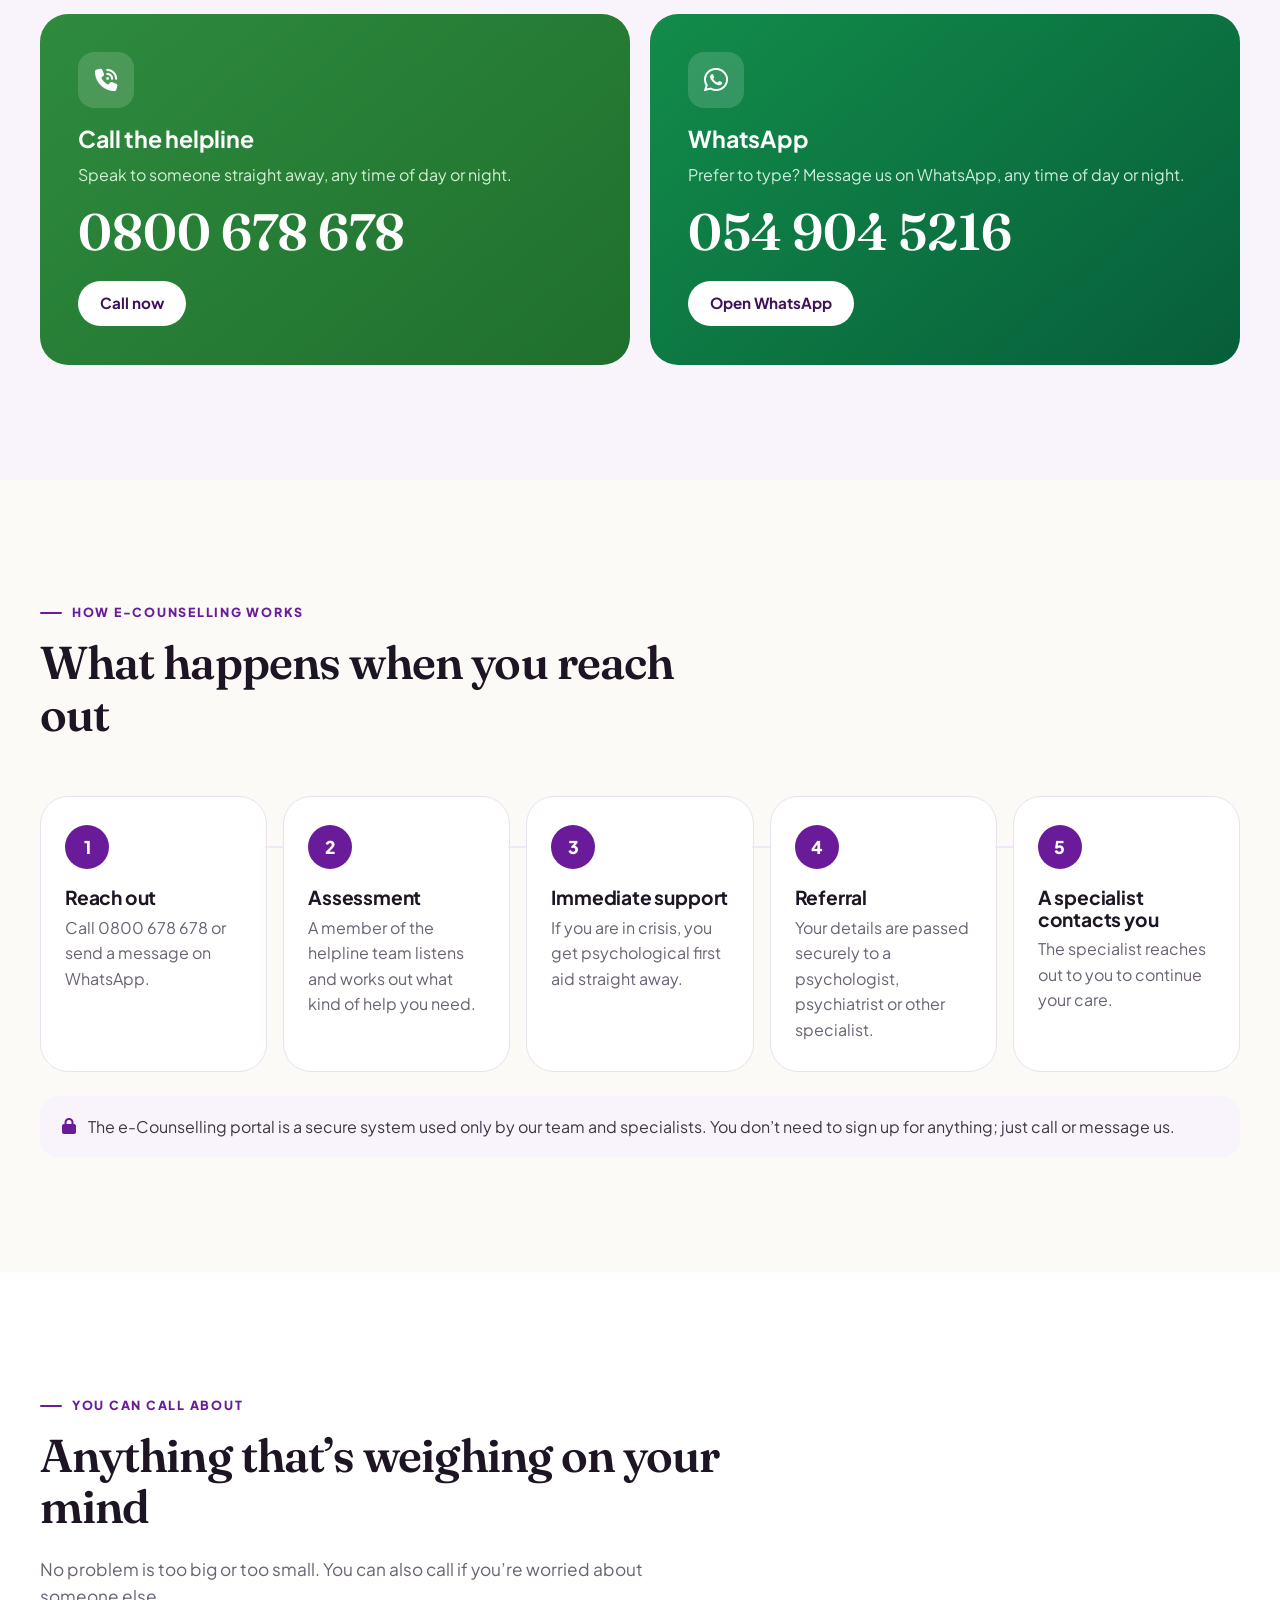
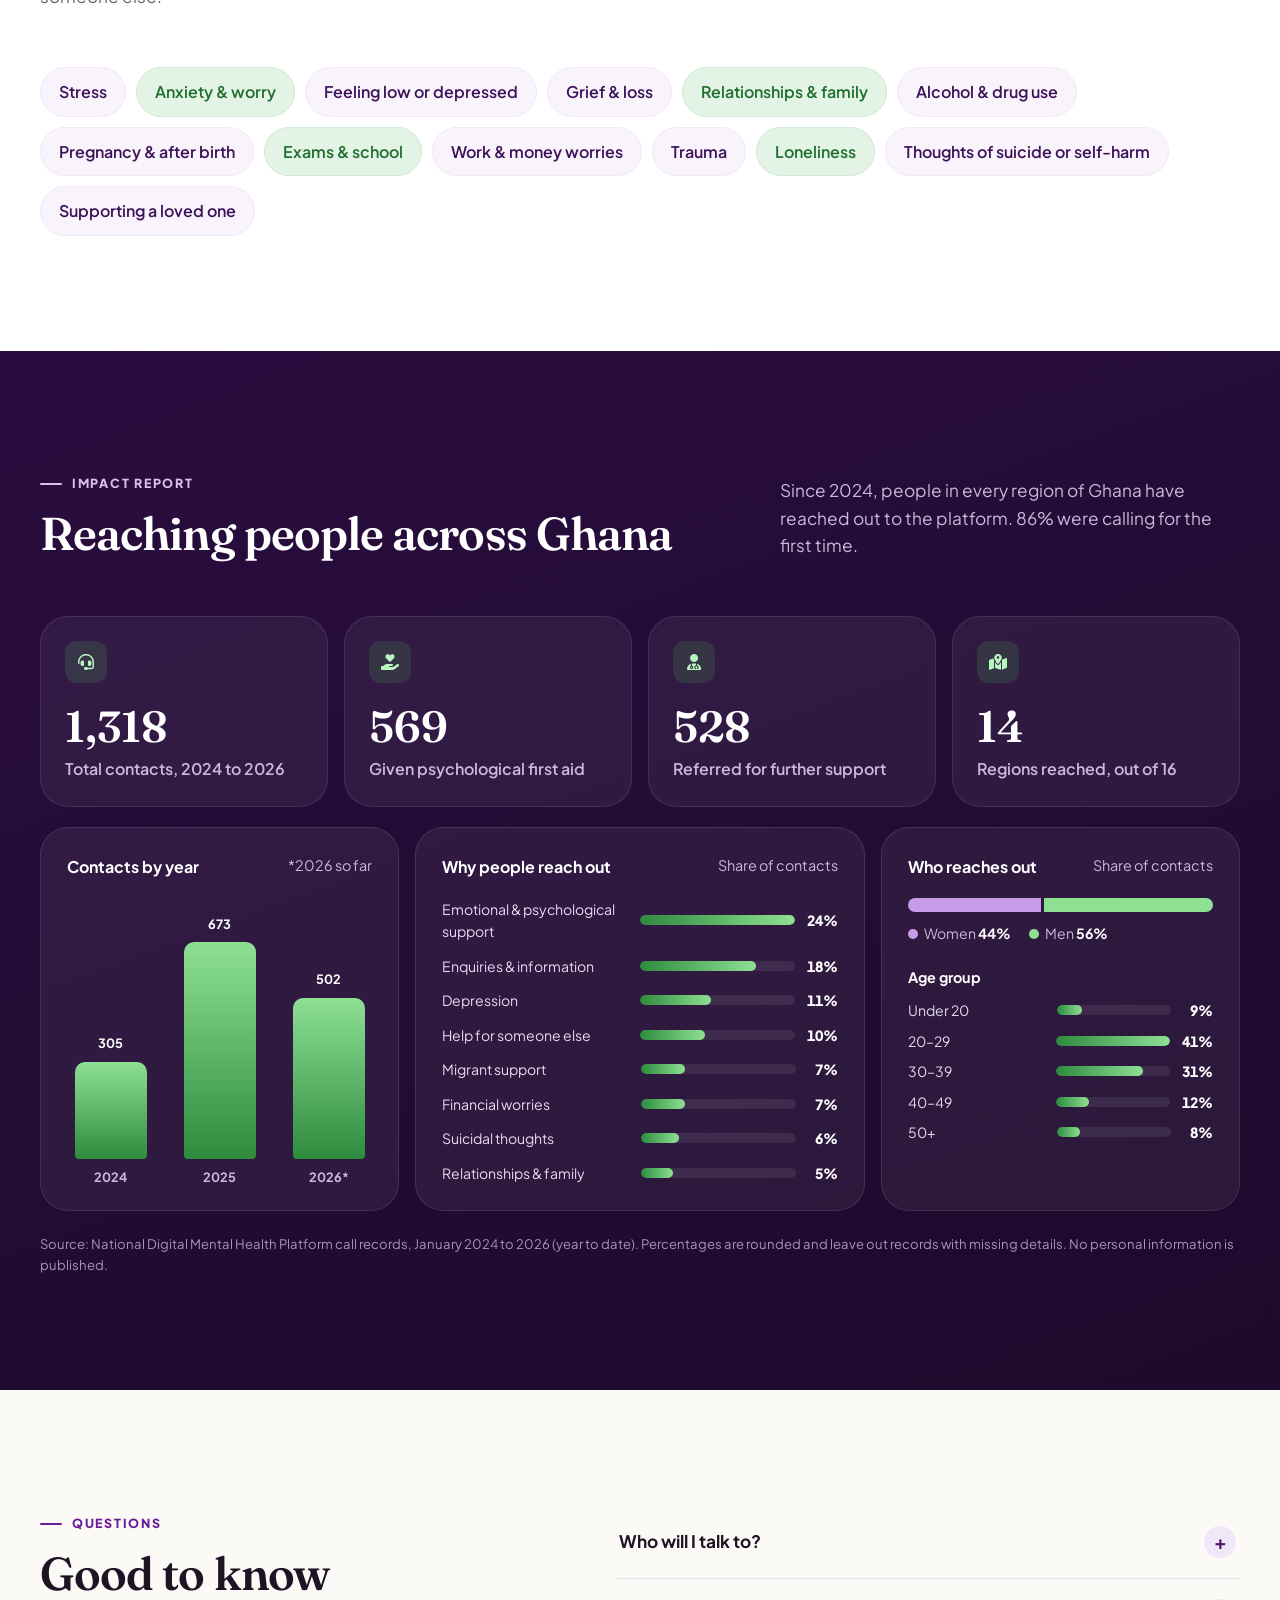
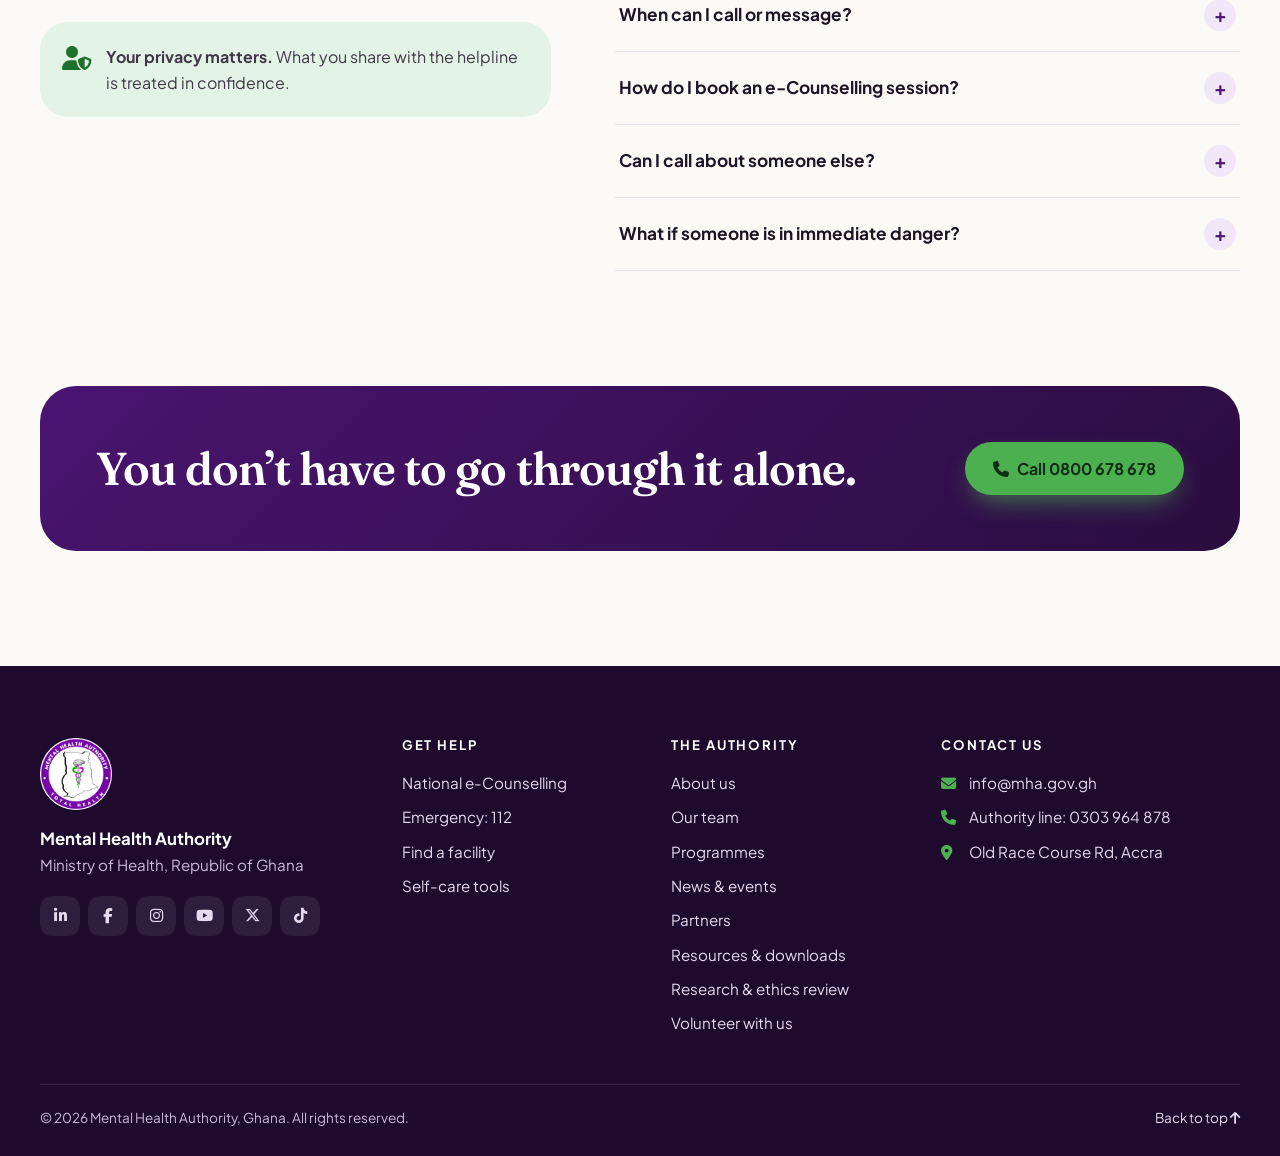
==== commit cfb5db39: "Add Volunteer page with activities, sign-up and volunteer spotlight - New volunteer.html: why volunt" ====
--- a/helpline.html
+++ b/helpline.html
@@ -44,6 +44,7 @@
               <li><a href="index.html#about"><i class="fa-solid fa-landmark" aria-hidden="true"></i><span><strong>Roles &amp; Functions</strong><small>Our mandate under Act 846</small></span></a></li>
               <li><a href="team.html"><i class="fa-solid fa-people-group" aria-hidden="true"></i><span><strong>Our Team</strong><small>Leadership, departments and units</small></span></a></li>
               <li><a href="research.html"><i class="fa-solid fa-microscope" aria-hidden="true"></i><span><strong>Research &amp; Ethics</strong><small>Research support and ethical review (IRB)</small></span></a></li>
+              <li><a href="volunteer.html"><i class="fa-solid fa-hand-holding-heart" aria-hidden="true"></i><span><strong>Volunteer</strong><small>Join our volunteer pool</small></span></a></li>
               <li><a href="index.html#partners"><i class="fa-solid fa-handshake" aria-hidden="true"></i><span><strong>Health Partners</strong><small>Who we work with</small></span></a></li>
             </ul>
           </li>
@@ -420,6 +421,7 @@
           <li><a href="index.html#partners">Partners</a></li>
           <li><a href="resources.html">Resources &amp; downloads</a></li>
           <li><a href="research.html">Research &amp; ethics review</a></li>
+          <li><a href="volunteer.html">Volunteer with us</a></li>
         </ul>
       </div>
       <div>
--- a/assets/css/site.css
+++ b/assets/css/site.css
@@ -516,6 +516,7 @@
 .way-sub { font-size: .85rem; }
 .copy-btn { position: absolute; top: 14px; right: 14px; background: rgba(255,255,255,.12); color: #fff; border: 0; border-radius: 999px; padding: 5px 12px; font-size: .78rem; font-weight: 700; }
 .copy-btn:hover { background: rgba(255,255,255,.22); }
+.donate-actions { display: flex; flex-wrap: wrap; gap: 12px; }
 .donate-art { display: grid; place-items: center; font-size: clamp(6rem, 14vw, 11rem); color: rgba(255,255,255,.12); }
 
 /* ---------- Footer ---------- */
@@ -1022,6 +1023,89 @@
   .rs-card, .level, .safe, .ob { padding: 20px; }
 }
 
+/* ---------- Volunteer page ---------- */
+.vl-hero { position: relative; isolation: isolate; overflow: hidden; padding: clamp(36px, 6vw, 80px) 0 clamp(48px, 7vw, 88px); }
+.vl-hero-grid { display: grid; grid-template-columns: 1.1fr .9fr; gap: clamp(28px, 5vw, 64px); align-items: center; }
+.vl-hero h1 { font-size: clamp(2.4rem, 5vw, 3.8rem); line-height: 1.05; margin: 0 0 18px; }
+.vl-hero-photo { position: relative; }
+.vl-hero-photo img { width: 100%; aspect-ratio: 4 / 3; object-fit: cover; border-radius: 32px; border: 8px solid #fff; box-shadow: var(--shadow-lg); }
+.vl-float { left: -20px; bottom: 24px; }
+
+.vl-why { display: grid; grid-template-columns: repeat(4, 1fr); gap: 16px; }
+
+.vl-activities { background: var(--purple-50); }
+.act-list { list-style: none; margin: 0; padding: 0; display: grid; gap: 14px; }
+.act { display: grid; grid-template-columns: 96px 1fr auto; gap: 24px; align-items: center; padding: 22px 26px 22px 22px; border-radius: var(--radius-lg); background: var(--surface); border: 1px solid var(--line); transition: border-color .3s, box-shadow .3s; }
+.act:hover { border-color: var(--purple-400); box-shadow: var(--shadow); }
+.act[hidden] { display: none; }
+.act-when { width: 96px; height: 96px; border-radius: 22px; display: grid; place-items: center; text-align: center; background: linear-gradient(160deg, var(--purple-600), var(--purple-800)); color: #fff; }
+.act-when span { font-family: var(--font-display); font-size: 1.45rem; font-weight: 600; line-height: 1.05; padding: 0 6px; }
+.act-type { margin: 0 0 2px; font-size: .74rem; font-weight: 800; text-transform: uppercase; letter-spacing: .12em; color: var(--green-700); }
+.act-body h3 { margin: 0 0 6px; font-size: 1.25rem; }
+.act-body > p:not(.act-type):not(.act-roles) { margin: 0 0 10px; color: var(--muted); }
+.act-roles { margin: 0; display: flex; flex-wrap: wrap; gap: 6px; }
+.act-roles span { font-size: .78rem; font-weight: 700; padding: 4px 10px; border-radius: 999px; background: var(--purple-50); color: var(--purple-700); border: 1px solid var(--purple-100); }
+.act-btn { white-space: nowrap; }
+.vl-note { margin: 18px 0 0; color: var(--muted); font-size: .92rem; }
+.vl-note i { color: var(--purple-600); margin-right: 6px; }
+
+.vl-roles { display: grid; grid-template-columns: repeat(3, 1fr); gap: 16px; }
+.vl-role { padding: 26px; border-radius: var(--radius-lg); background: var(--surface); border: 1px solid var(--line); }
+.vl-role i { width: 48px; height: 48px; border-radius: 14px; display: grid; place-items: center; font-size: 1.2rem; background: var(--green-100); color: var(--green-700); }
+.vl-role h3 { margin: 16px 0 6px; }
+.vl-role p { margin: 0; color: var(--muted); }
+
+.lifecycle.vl-steps { grid-template-columns: repeat(5, 1fr); }
+
+.vl-reg-grid { display: grid; grid-template-columns: .85fr 1.15fr; gap: clamp(28px, 5vw, 64px); align-items: start; }
+.checks.vl-asks { grid-template-columns: 1fr; margin-bottom: 20px; }
+.vl-privacy { display: flex; gap: 10px; padding: 16px 18px; border-radius: var(--radius); background: var(--green-100); color: var(--body); font-size: .92rem; }
+.vl-privacy i { color: var(--green-700); margin-top: 4px; }
+.vl-form { border-radius: var(--radius-lg); background: var(--surface); border: 1px solid var(--line); box-shadow: var(--shadow); overflow: hidden; }
+.vl-form iframe { display: block; width: 100%; height: 1100px; border: 0; }
+.vl-form-open { display: block; padding: 14px 20px; text-align: center; font-weight: 700; border-top: 1px solid var(--line); text-decoration: none; }
+.vl-form-soon { padding: clamp(24px, 4vw, 40px); }
+.vl-form-soon h3 { font-family: var(--font-display); font-size: 1.6rem; font-weight: 600; margin: 8px 0 10px; }
+.vl-form-chosen { margin: 0; padding: 12px 20px; background: var(--purple-50); border-bottom: 1px solid var(--line); font-weight: 700; color: var(--purple-800); }
+
+.vl-spotlight { background: var(--surface); }
+.spot-grid { display: grid; grid-template-columns: repeat(3, 1fr); gap: 20px; }
+.spot { display: flex; flex-direction: column; align-items: center; text-align: center; padding: 32px 26px; border-radius: var(--radius-lg); background: var(--bg); border: 1px solid var(--line); }
+.spot .headshot { width: 132px; margin-bottom: 16px; }
+.spot h3 { margin: 0 0 4px; font-size: 1.15rem; }
+.spot-meta { margin: 0 0 12px; font-size: .8rem; font-weight: 800; text-transform: uppercase; letter-spacing: .08em; color: var(--green-700); }
+.spot-bio { margin: 0 0 14px; }
+.spot-quote { margin: auto 0 0; padding: 14px 16px; border-radius: var(--radius); background: var(--purple-50); font-family: var(--font-display); font-style: italic; font-size: 1.02rem; }
+
+@media (max-width: 1080px) {
+  .vl-why { grid-template-columns: 1fr 1fr; }
+  .lifecycle.vl-steps { grid-template-columns: repeat(3, 1fr); row-gap: 28px; }
+}
+@media (max-width: 900px) {
+  .vl-hero-grid, .vl-reg-grid { grid-template-columns: 1fr; }
+  .vl-hero-photo { max-width: 560px; }
+  .vl-roles, .spot-grid { grid-template-columns: 1fr 1fr; }
+  .act { grid-template-columns: 80px 1fr; }
+  .act-when { width: 80px; height: 80px; }
+  .act-btn { grid-column: 1 / -1; }
+}
+@media (max-width: 640px) {
+  .vl-hero { padding: 28px 0 40px; }
+  .vl-hero h1 { font-size: 2.2rem; }
+  .vl-hero .hero-ctas .btn { flex: 1 1 100%; }
+  .vl-float { left: 8px; bottom: 12px; }
+  .vl-why, .vl-roles, .spot-grid { grid-template-columns: 1fr; gap: 12px; }
+  .lifecycle.vl-steps { grid-template-columns: 1fr; }
+  .act { grid-template-columns: 64px 1fr; gap: 14px; padding: 16px; }
+  .act-when { width: 64px; height: 64px; border-radius: 16px; }
+  .act-when span { font-size: 1.05rem; }
+  .act-btn { width: 100%; }
+  .vl-activities .filters { flex-wrap: nowrap; overflow-x: auto; margin: 0 calc(-1 * var(--gutter)); padding: 2px var(--gutter); scrollbar-width: none; }
+  .vl-activities .filters .filter { flex: none; }
+  .vl-form iframe { height: 1300px; }
+  .spot { padding: 24px 20px; }
+}
+
 /* ---------- Reveal ---------- */
 .js .reveal { opacity: 0; transform: translateY(24px); transition: opacity .8s var(--ease), transform .8s var(--ease); }
 .js .reveal.is-in { opacity: 1; transform: none; }
@@ -1142,7 +1226,7 @@
   .marquee-track img { max-height: 52px; }
   .donate-card { padding: 26px 20px; border-radius: 26px; }
   .way strong { font-size: 1.35rem; }
-  #openDonate { width: 100%; }
+  #openDonate, .donate-actions .btn { width: 100%; }
 
   /* Footer: link lists side by side */
   .site-footer { padding-top: 48px; }
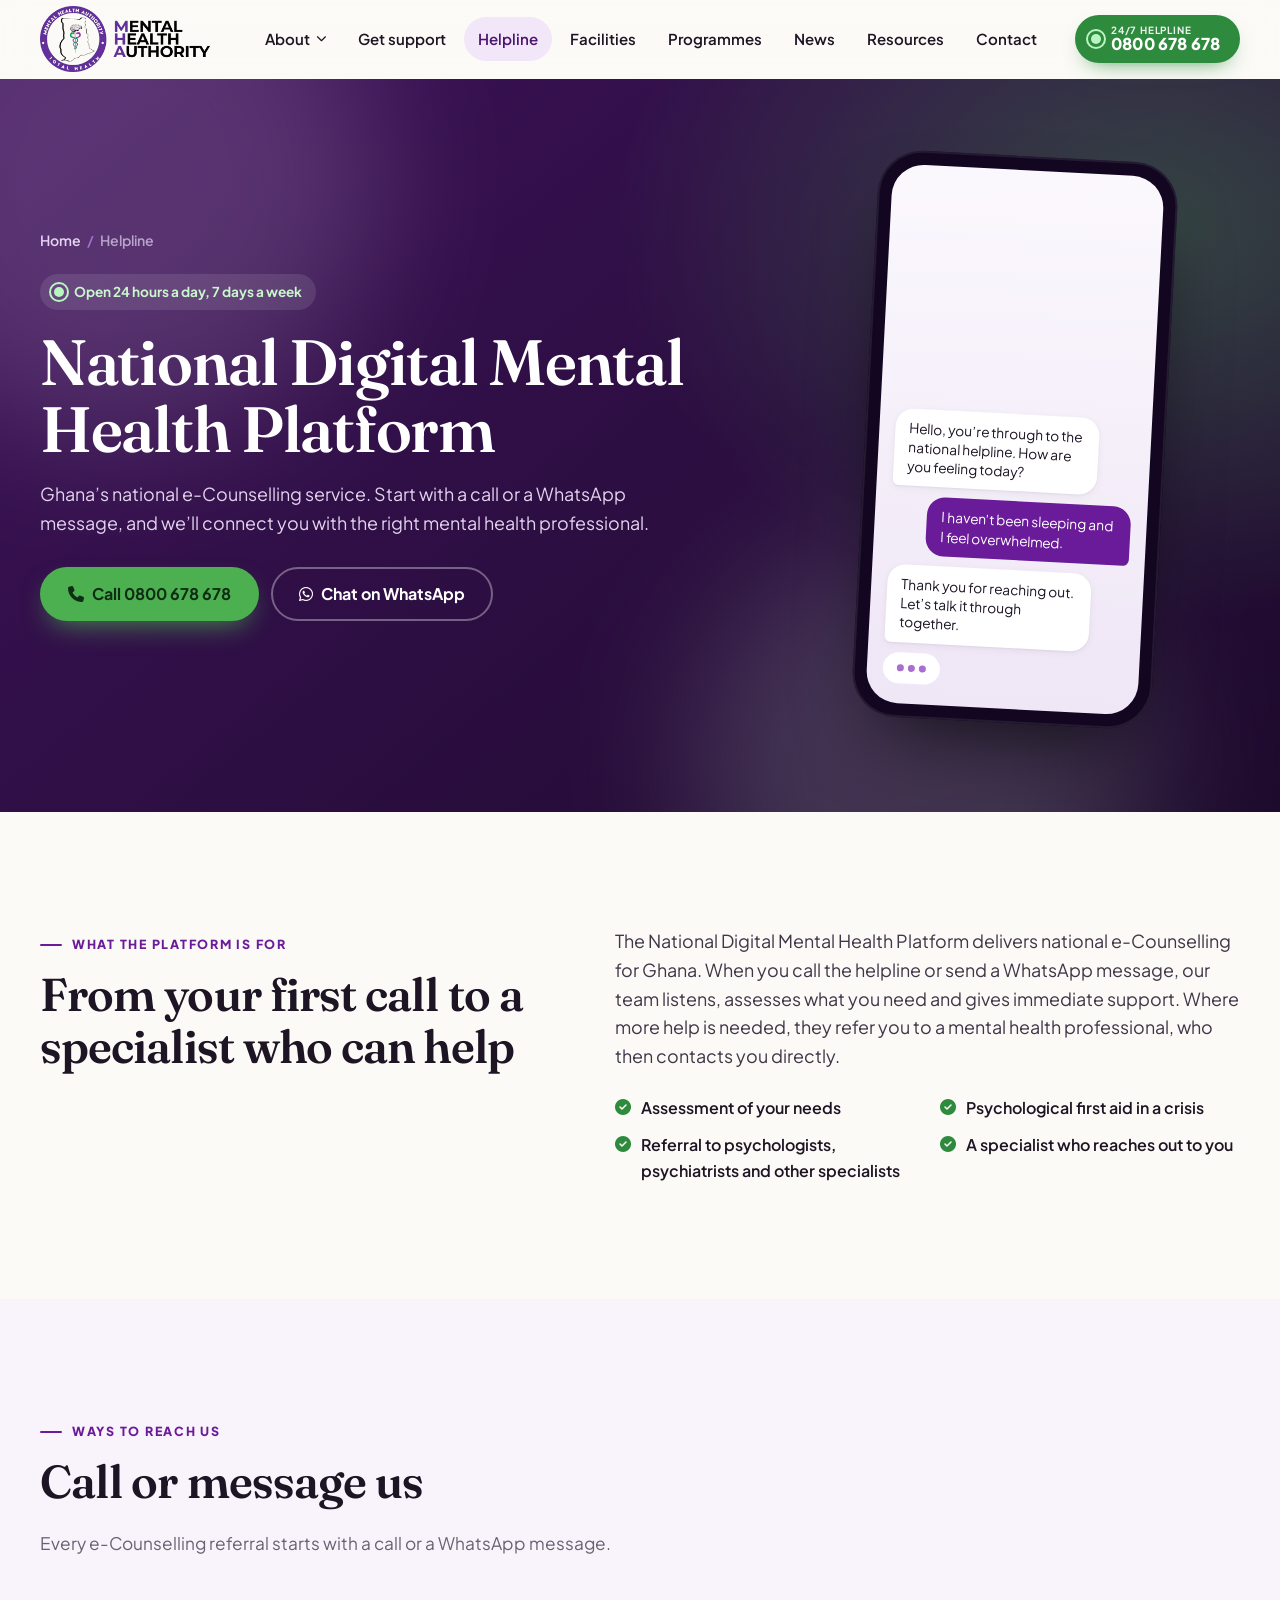
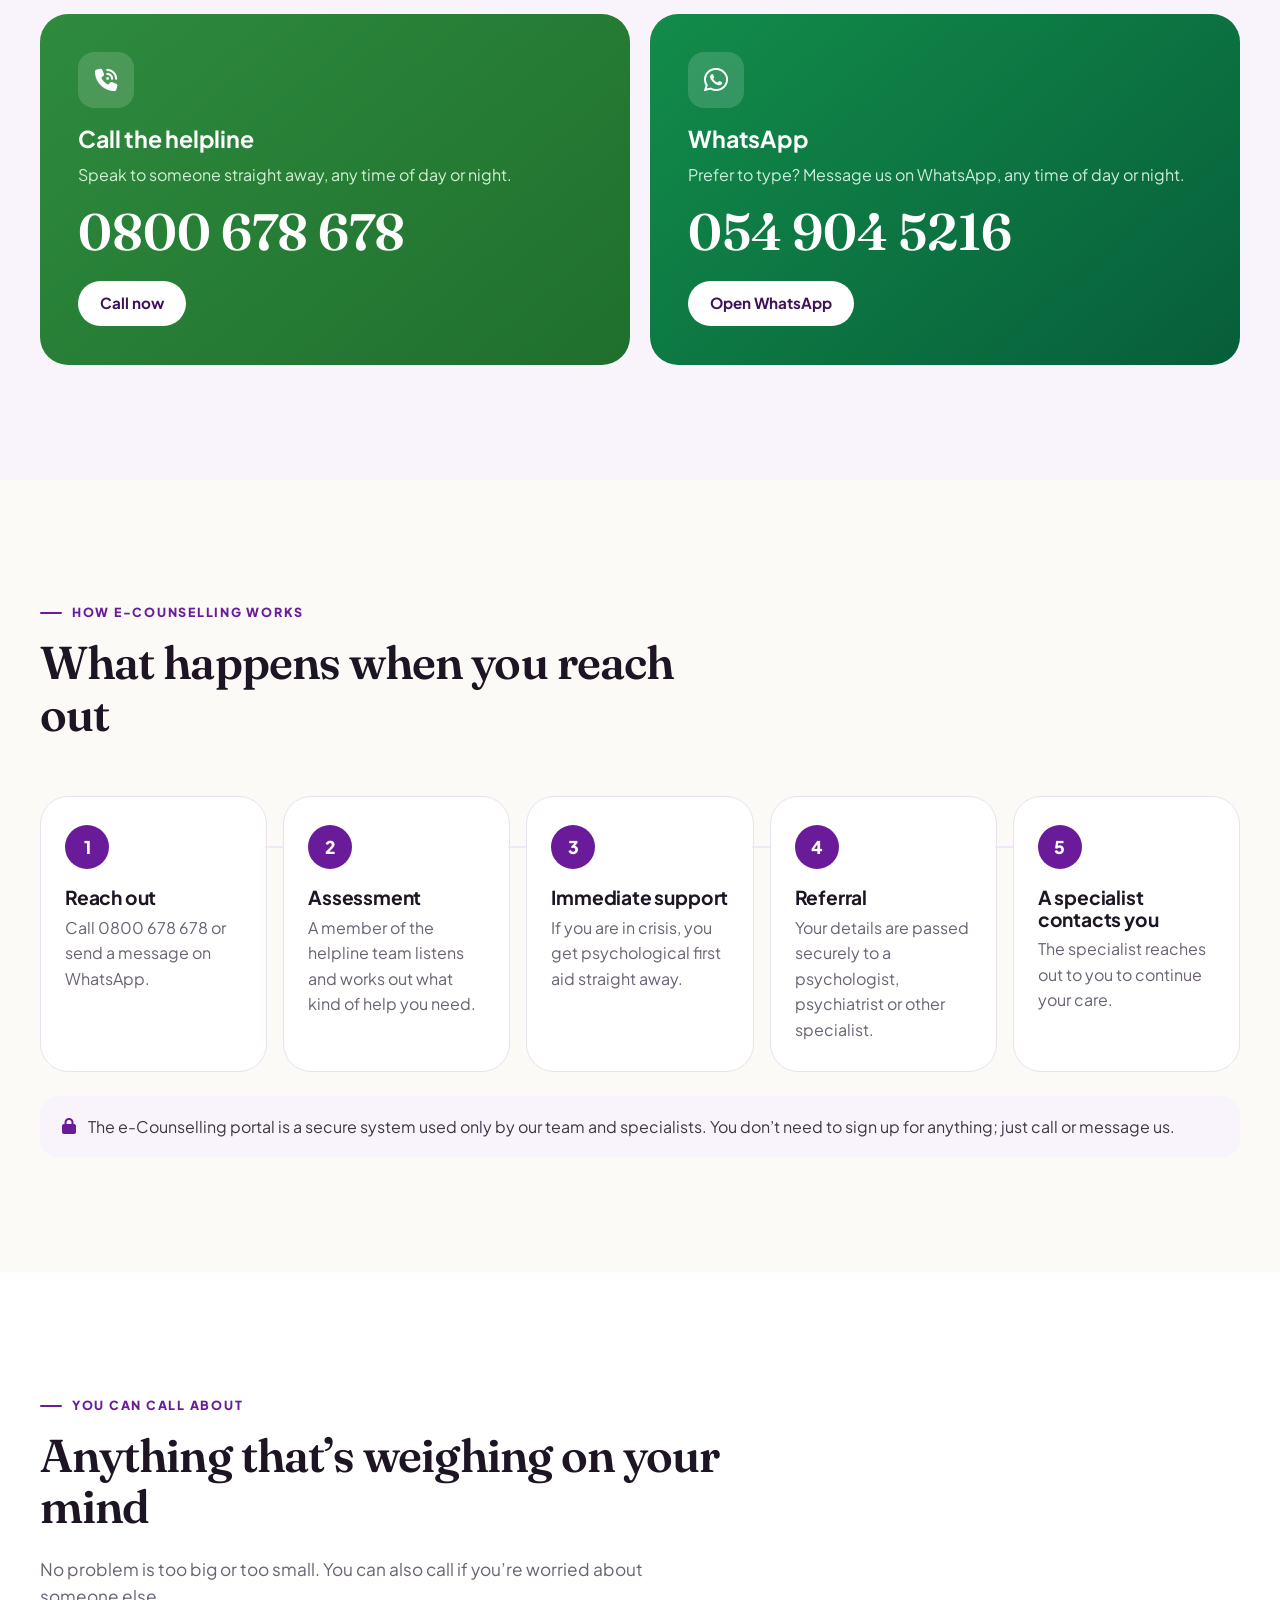
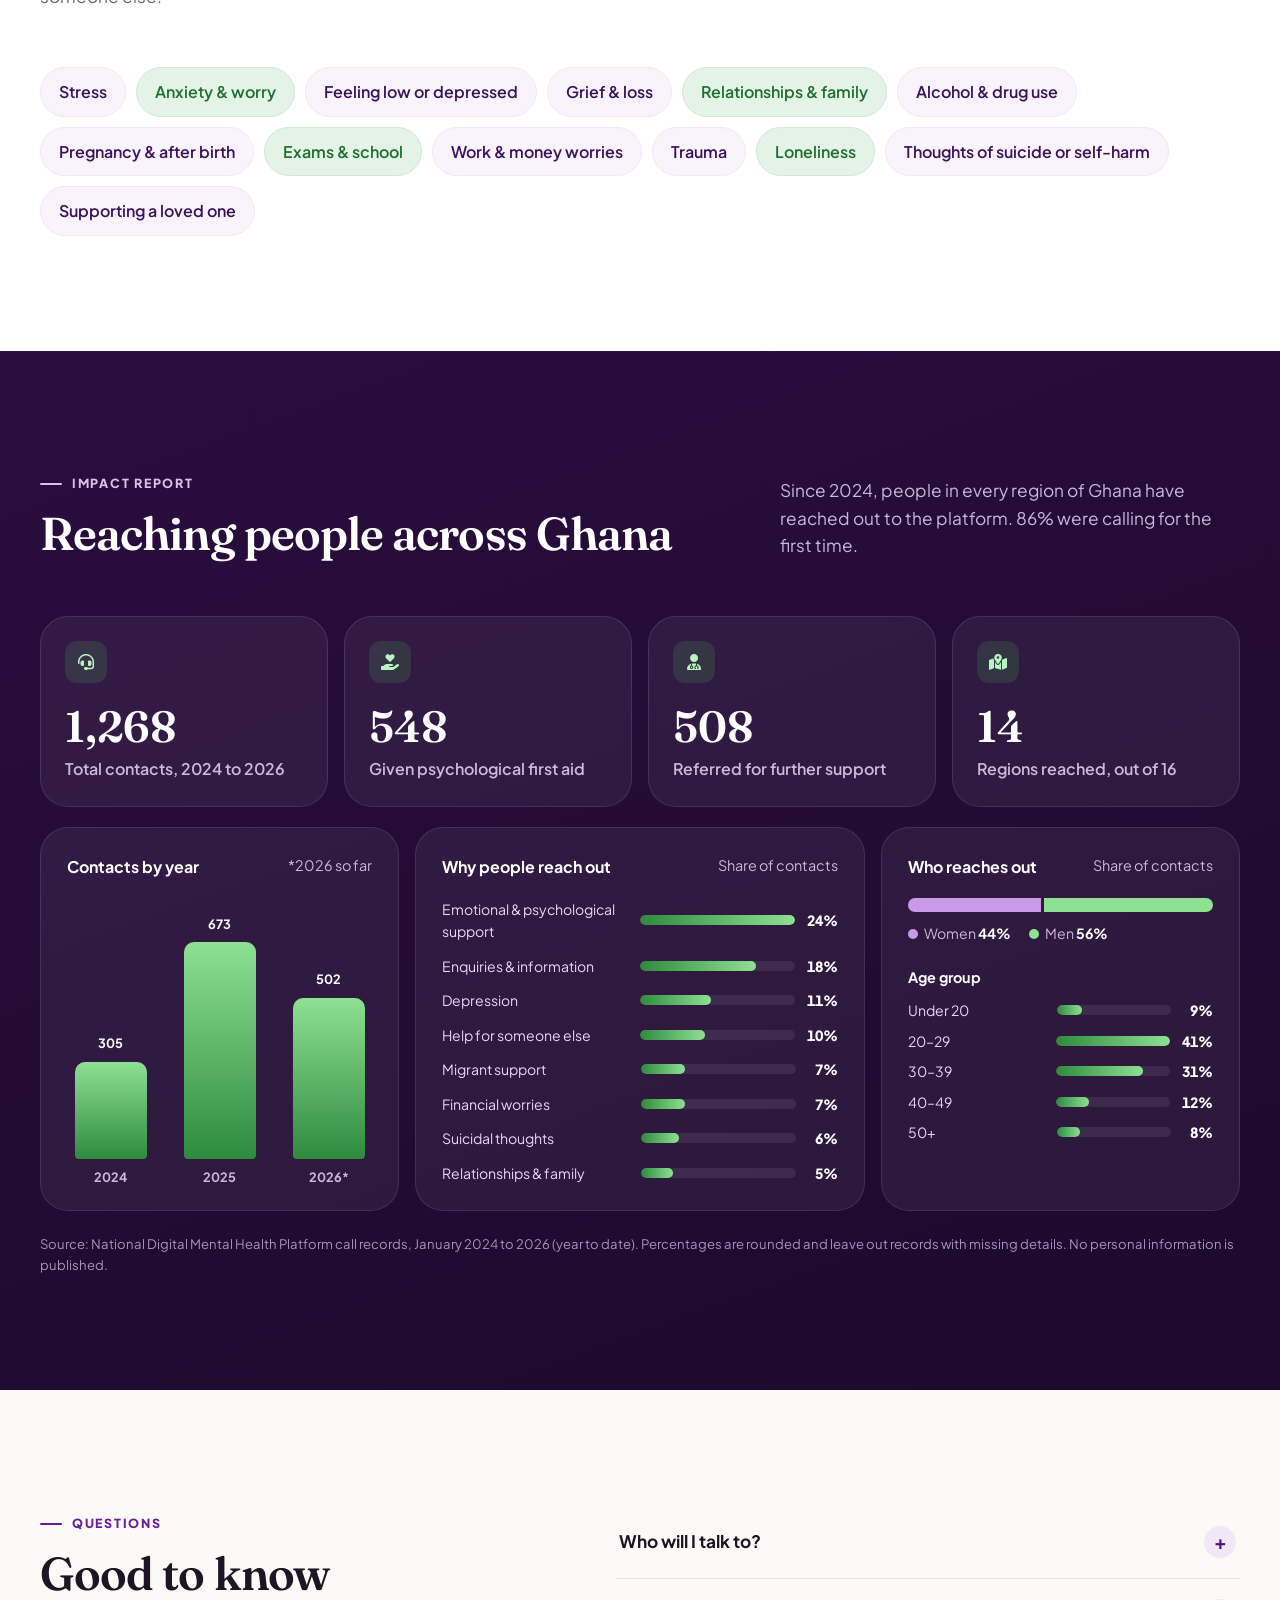
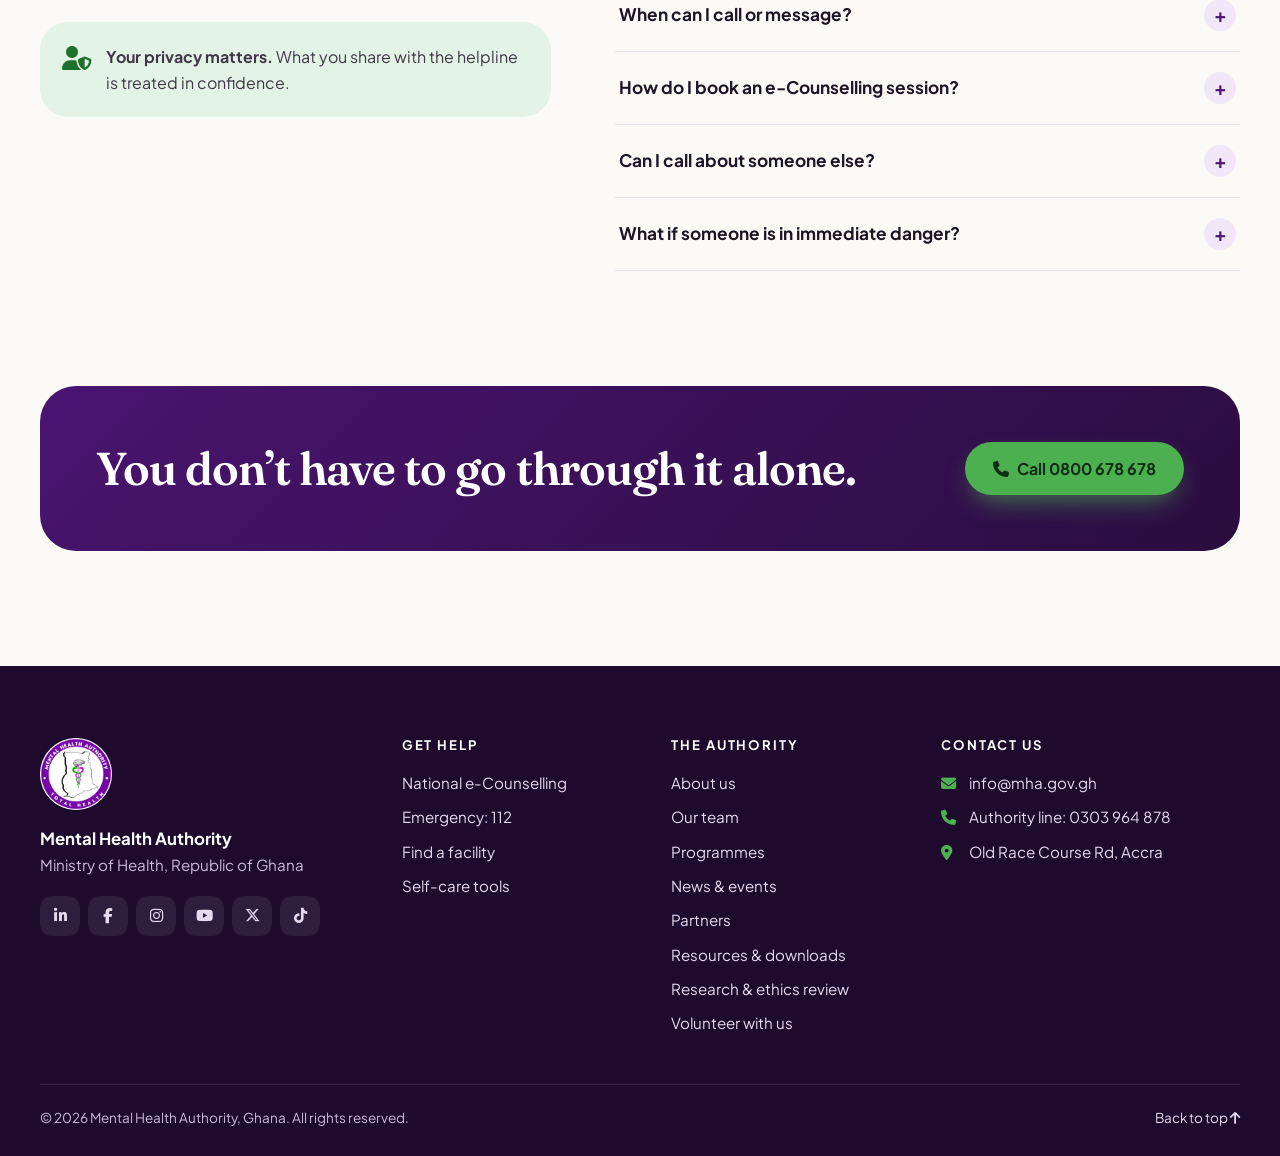
==== commit e2aa045a: "Connect the volunteer Google Form; version asset links - Embed the "Volunteering form" Google Form o" ====
--- a/helpline.html
+++ b/helpline.html
@@ -22,7 +22,7 @@
   <link rel="stylesheet" href="https://cdnjs.cloudflare.com/ajax/libs/font-awesome/6.5.1/css/all.min.css"
     integrity="sha512-DTOQO9RWCH3ppGqcWaEA1BIZOC6xxalwEsw9c2QQeAIftl+Vegovlnee1c9QX4TctnWMn13TZye+giMm8e2LwA=="
     crossorigin="anonymous" referrerpolicy="no-referrer" />
-  <link rel="stylesheet" href="assets/css/site.css" />
+  <link rel="stylesheet" href="assets/css/site.css?v=2026-10-08" />
 </head>
 <body>
   <a class="skip-link" href="#main">Skip to main content</a>
@@ -444,6 +444,6 @@
     <i class="fa-solid fa-phone-volume" aria-hidden="true"></i> Call 24/7 helpline · 0800 678 678
   </a>
 
-  <script src="assets/js/site.js" defer></script>
+  <script src="assets/js/site.js?v=2026-10-08" defer></script>
 </body>
 </html>
--- a/assets/css/site.css
+++ b/assets/css/site.css
@@ -1062,7 +1062,7 @@
 .vl-privacy { display: flex; gap: 10px; padding: 16px 18px; border-radius: var(--radius); background: var(--green-100); color: var(--body); font-size: .92rem; }
 .vl-privacy i { color: var(--green-700); margin-top: 4px; }
 .vl-form { border-radius: var(--radius-lg); background: var(--surface); border: 1px solid var(--line); box-shadow: var(--shadow); overflow: hidden; }
-.vl-form iframe { display: block; width: 100%; height: 1100px; border: 0; }
+.vl-form iframe { display: block; width: 100%; height: 2600px; border: 0; }
 .vl-form-open { display: block; padding: 14px 20px; text-align: center; font-weight: 700; border-top: 1px solid var(--line); text-decoration: none; }
 .vl-form-soon { padding: clamp(24px, 4vw, 40px); }
 .vl-form-soon h3 { font-family: var(--font-display); font-size: 1.6rem; font-weight: 600; margin: 8px 0 10px; }
@@ -1102,7 +1102,7 @@
   .act-btn { width: 100%; }
   .vl-activities .filters { flex-wrap: nowrap; overflow-x: auto; margin: 0 calc(-1 * var(--gutter)); padding: 2px var(--gutter); scrollbar-width: none; }
   .vl-activities .filters .filter { flex: none; }
-  .vl-form iframe { height: 1300px; }
+  .vl-form iframe { height: 3100px; }
   .spot { padding: 24px 20px; }
 }
 
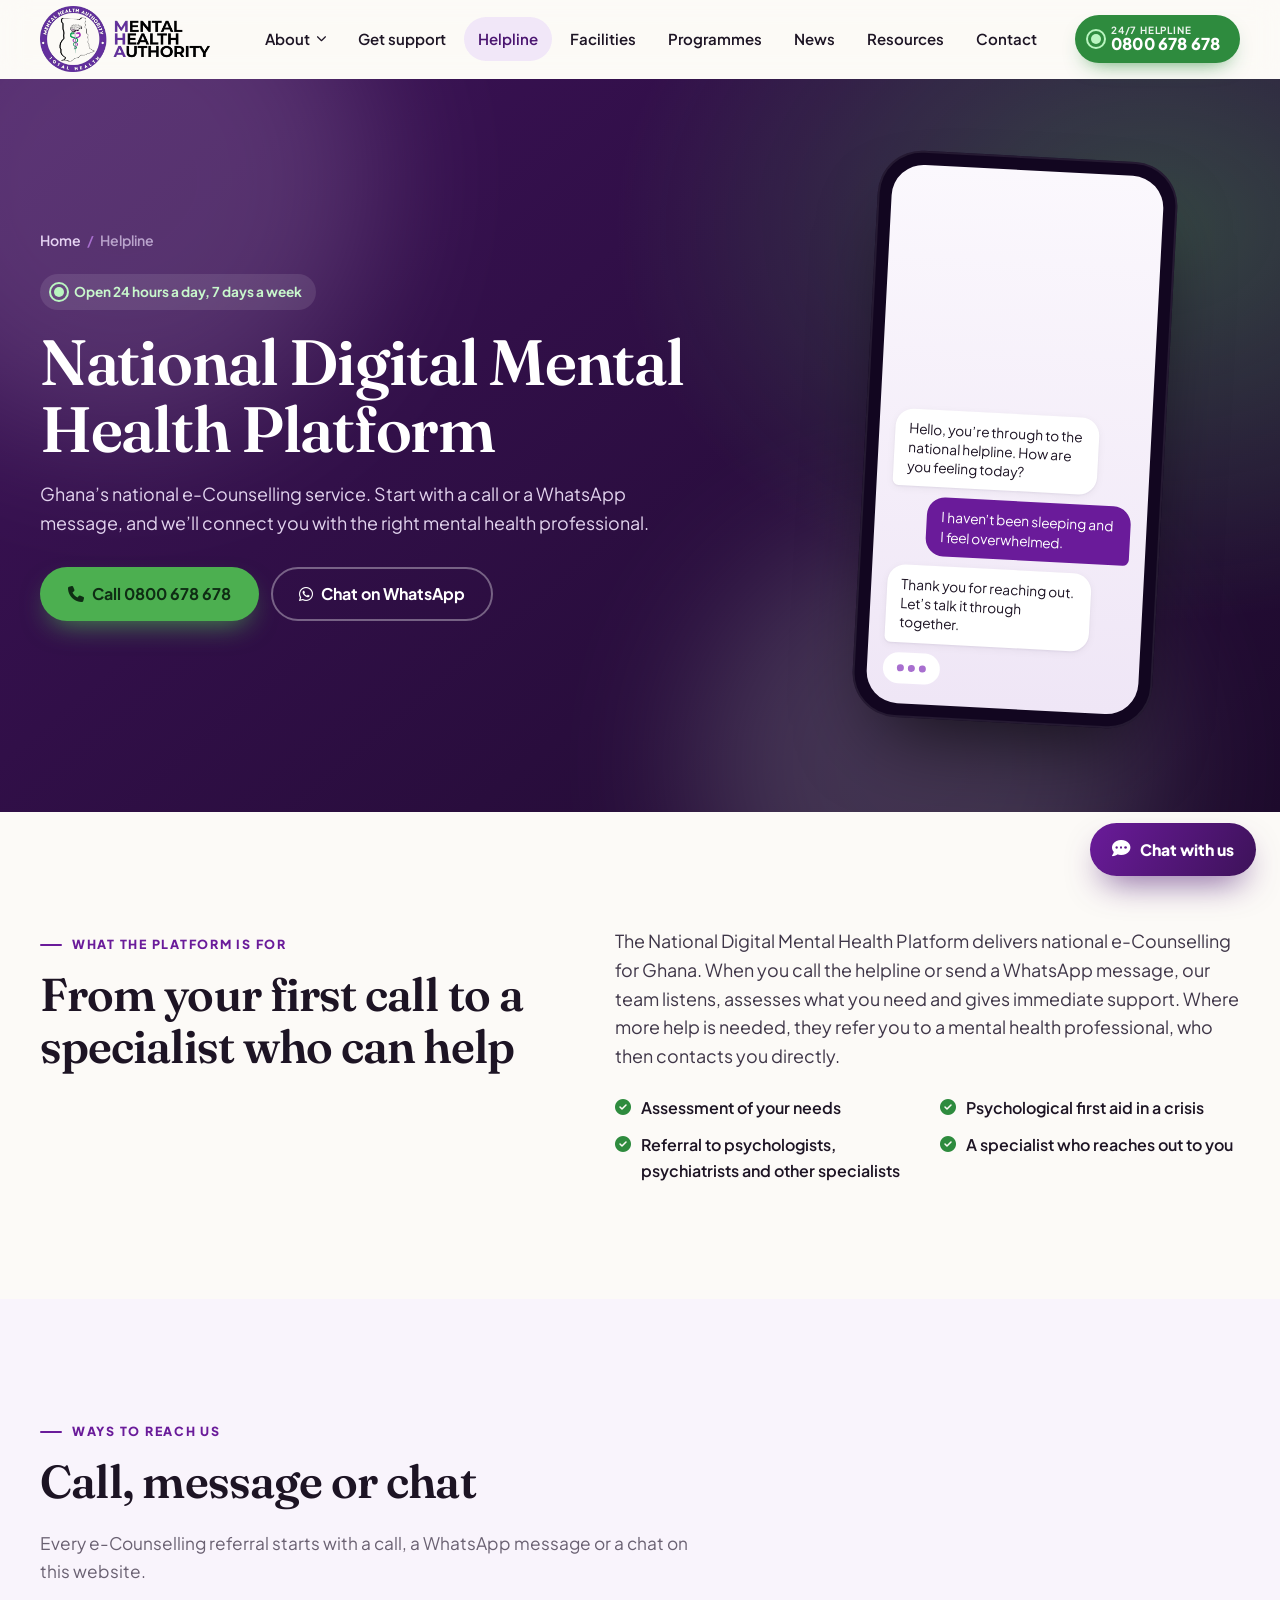
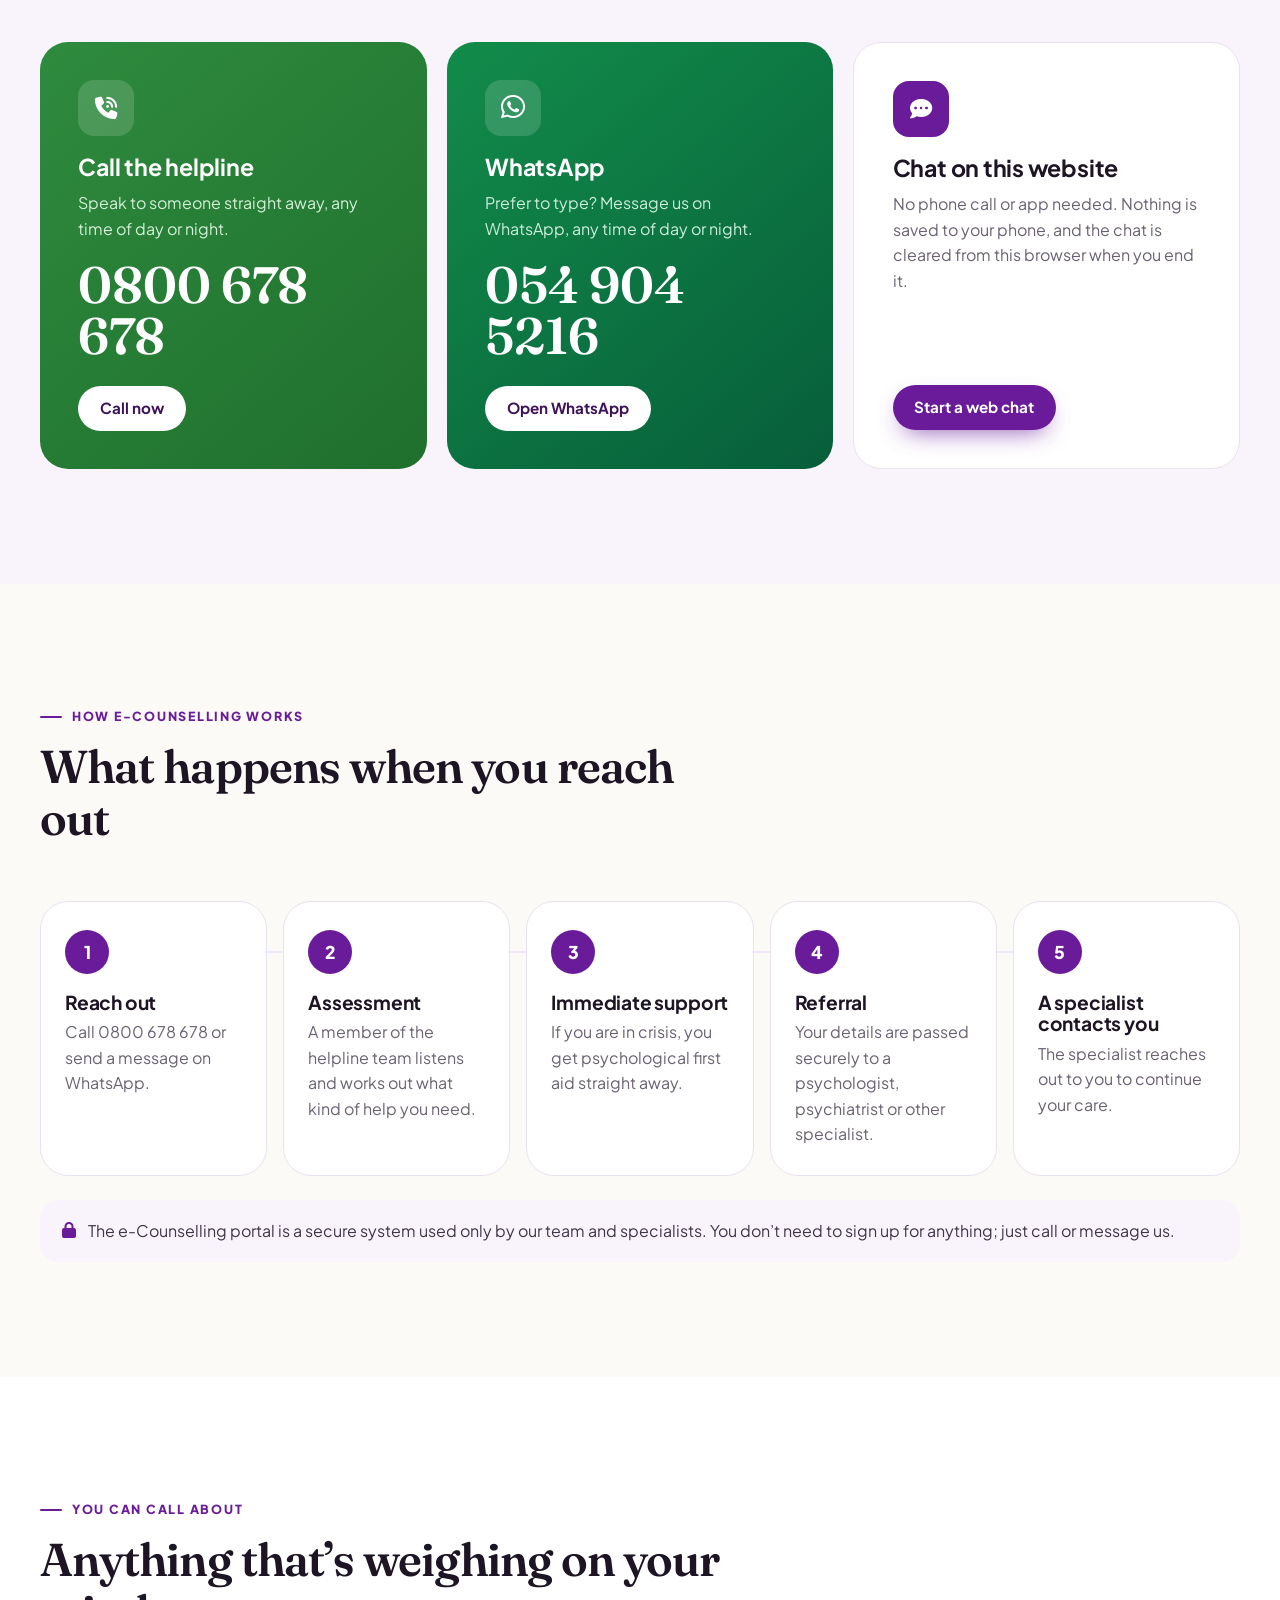
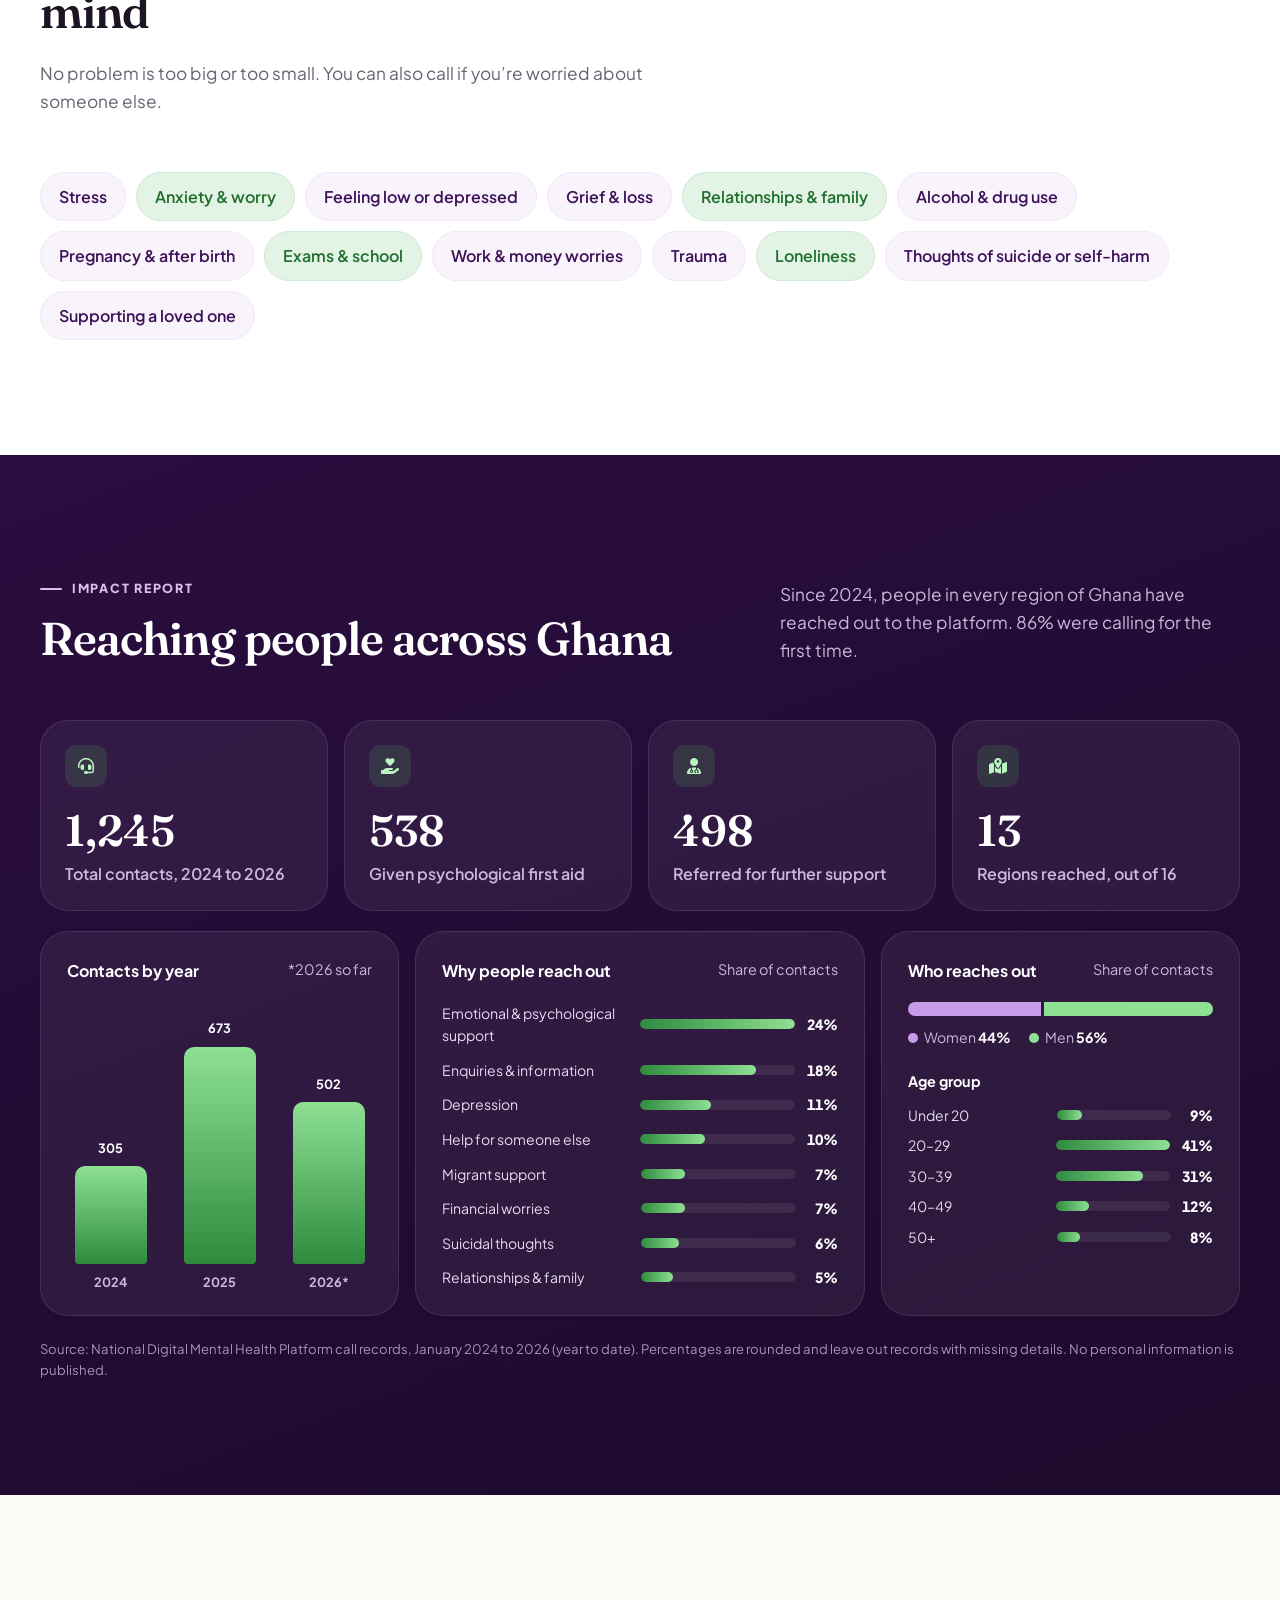
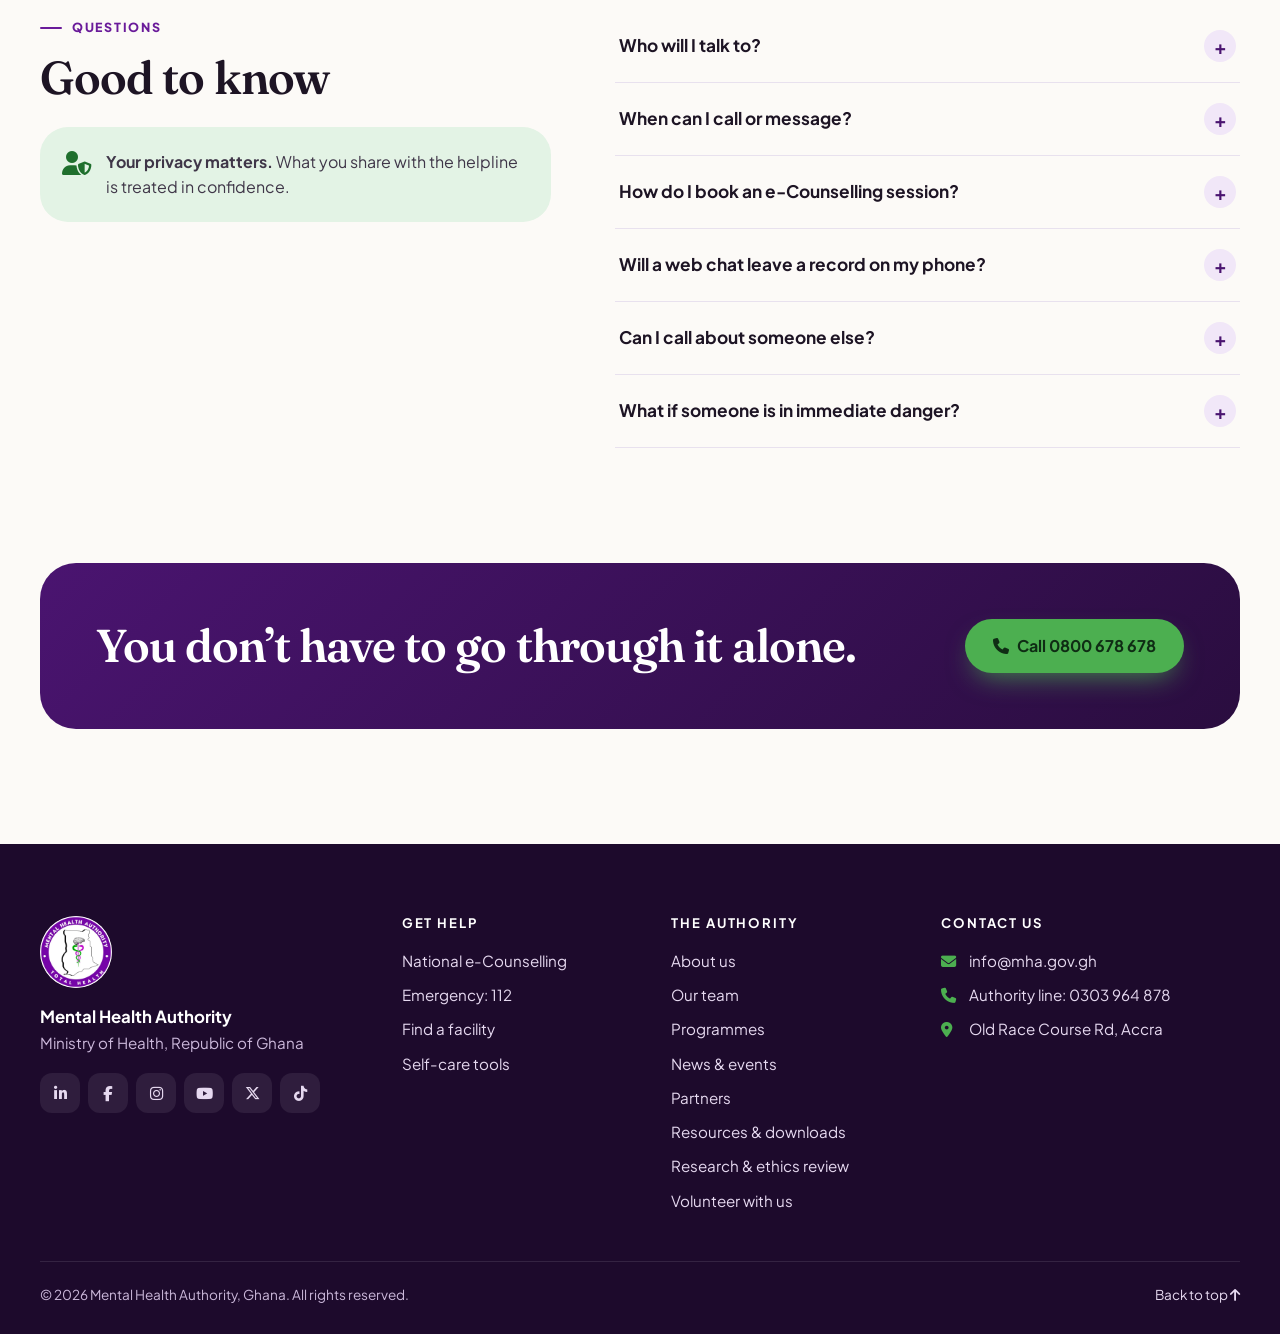
==== commit 31778da4: "Add private web chat to the helpline (Chatwoot, ready to connect) - "Chat with us" button on every p" ====
--- a/helpline.html
+++ b/helpline.html
@@ -22,7 +22,7 @@
   <link rel="stylesheet" href="https://cdnjs.cloudflare.com/ajax/libs/font-awesome/6.5.1/css/all.min.css"
     integrity="sha512-DTOQO9RWCH3ppGqcWaEA1BIZOC6xxalwEsw9c2QQeAIftl+Vegovlnee1c9QX4TctnWMn13TZye+giMm8e2LwA=="
     crossorigin="anonymous" referrerpolicy="no-referrer" />
-  <link rel="stylesheet" href="assets/css/site.css?v=2026-10-08" />
+  <link rel="stylesheet" href="assets/css/site.css?v=2026-10-08b" />
 </head>
 <body>
   <a class="skip-link" href="#main">Skip to main content</a>
@@ -125,8 +125,8 @@
       <div class="container">
         <div class="section-head reveal">
           <p class="kicker">Ways to reach us</p>
-          <h2 id="channelsTitle">Call or message us</h2>
-          <p>Every e-Counselling referral starts with a call or a WhatsApp message.</p>
+          <h2 id="channelsTitle">Call, message or chat</h2>
+          <p>Every e-Counselling referral starts with a call, a WhatsApp message or a chat on this website.</p>
         </div>
         <div class="channel-grid">
           <article class="channel channel-call reveal">
@@ -142,6 +142,12 @@
             <p>Prefer to type? Message us on WhatsApp, any time of day or night.</p>
             <a class="channel-big" href="https://wa.me/233549045216" target="_blank" rel="noopener noreferrer">054 904 5216</a>
             <a class="btn btn-light" href="https://wa.me/233549045216" target="_blank" rel="noopener noreferrer">Open WhatsApp</a>
+          </article>
+          <article class="channel channel-chat reveal">
+            <span class="channel-icon"><i class="fa-solid fa-comment-dots" aria-hidden="true"></i></span>
+            <h3>Chat on this website</h3>
+            <p>No phone call or app needed. Nothing is saved to your phone, and the chat is cleared from this browser when you end it.</p>
+            <button type="button" class="btn btn-primary" data-open-chat aria-haspopup="dialog" aria-controls="chatPanel">Start a web chat</button>
           </article>
         </div>
       </div>
@@ -365,6 +371,10 @@
             <p>You don’t need to book or sign up online. Call 0800 678 678 or message us on WhatsApp. If e-Counselling is right for you, a specialist will contact you.</p>
           </details>
           <details>
+            <summary>Will a web chat leave a record on my phone?</summary>
+            <p>No. A web chat does not appear in your call log or WhatsApp. When you choose “End chat &amp; clear”, the conversation is removed from your browser. For extra privacy, use a private or incognito window.</p>
+          </details>
+          <details>
             <summary>Can I call about someone else?</summary>
             <p>Yes. If you are worried about a family member, friend or colleague, call us and we’ll help you work out how to support them.</p>
           </details>
@@ -440,10 +450,11 @@
   </footer>
 
   <!-- Mobile sticky help bar -->
-  <a class="mobile-help" href="tel:0800678678">
-    <i class="fa-solid fa-phone-volume" aria-hidden="true"></i> Call 24/7 helpline · 0800 678 678
-  </a>
-
-  <script src="assets/js/site.js?v=2026-10-08" defer></script>
+  <div class="mobile-help">
+    <a class="mh-call" href="tel:0800678678"><i class="fa-solid fa-phone-volume" aria-hidden="true"></i> Call 0800 678 678</a>
+    <button type="button" class="mh-chat" data-open-chat aria-haspopup="dialog" aria-controls="chatPanel"><i class="fa-solid fa-comment-dots" aria-hidden="true"></i> Chat</button>
+  </div>
+
+  <script src="assets/js/site.js?v=2026-10-08b" defer></script>
 </body>
 </html>
--- a/assets/css/site.css
+++ b/assets/css/site.css
@@ -538,13 +538,67 @@
 
 /* ---------- Mobile help bar ---------- */
 .mobile-help {
-  display: none; position: fixed; left: 12px; right: 12px; bottom: 12px; z-index: 60;
-  padding: 14px 18px; border-radius: 16px; background: var(--green-600); color: #fff;
-  font-weight: 800; text-decoration: none; text-align: center; box-shadow: 0 16px 30px -12px rgba(0,0,0,.45);
+  display: none; position: fixed; left: 12px; right: 12px; bottom: 12px; z-index: 60; gap: 8px;
+  filter: drop-shadow(0 12px 18px rgba(0,0,0,.28));
   transform: translateY(140%); transition: transform .4s var(--ease);
 }
 .mobile-help.is-visible { transform: none; }
 .mobile-help i { margin-right: 8px; }
+
+/* ---------- Web chat ---------- */
+.chat-launcher {
+  position: fixed; right: 24px; bottom: 24px; z-index: 65;
+  display: inline-flex; align-items: center; gap: 10px; padding: 14px 22px; border: 0; border-radius: 999px;
+  background: linear-gradient(120deg, var(--purple-600), var(--purple-800)); color: #fff; font-weight: 800; font-size: .98rem;
+  box-shadow: 0 16px 34px -12px rgba(74, 20, 112, .75); transition: transform .25s var(--ease);
+}
+.chat-launcher:hover { transform: translateY(-2px); }
+.chat-launcher i { font-size: 1.15rem; }
+.chat-panel {
+  position: fixed; right: 24px; bottom: 90px; z-index: 70; width: min(380px, calc(100vw - 32px));
+  border-radius: 24px; background: var(--surface); box-shadow: var(--shadow-lg); border: 1px solid var(--line); overflow: hidden;
+  animation: rise .3s var(--ease);
+}
+.chat-panel[hidden] { display: none; }
+.chat-head { display: flex; align-items: center; gap: 12px; padding: 16px 16px 16px 18px; background: linear-gradient(120deg, var(--purple-700), var(--purple-900)); color: #fff; }
+.chat-avatar { width: 42px; height: 42px; border-radius: 50%; display: grid; place-items: center; background: rgba(255,255,255,.15); flex: none; }
+.chat-title { margin: 0; font-weight: 800; }
+.chat-sub { margin: 0; font-size: .8rem; color: #d9c1ec; }
+.chat-x { margin-left: auto; width: 36px; height: 36px; border-radius: 50%; border: 0; background: rgba(255,255,255,.12); color: #fff; font-size: 1.4rem; line-height: 1; }
+.chat-body { padding: 18px; }
+.chat-points { list-style: none; margin: 0 0 14px; padding: 0; display: grid; gap: 10px; font-size: .9rem; }
+.chat-points li { display: flex; gap: 10px; align-items: flex-start; }
+.chat-points i { color: var(--purple-600); width: 18px; margin-top: 3px; flex: none; }
+.chat-danger { margin: 0 0 16px; padding: 10px 12px; border-radius: 12px; background: #fff5f6; border: 1px solid #f3c3ca; font-size: .86rem; }
+.chat-danger i { color: var(--red); margin-right: 6px; }
+.chat-danger a { font-weight: 800; color: var(--red); }
+.chat-start { width: 100%; }
+.chat-soon { margin: 0 0 12px; }
+.chat-alt { display: flex; gap: 8px; }
+.chat-alt .btn { flex: 1; padding: .75em .8em; }
+.chat-error { margin: 0 0 12px; padding: 10px 12px; border-radius: 12px; background: #fff8e8; border: 1px solid #f6dca0; font-size: .86rem; }
+.chat-controls { position: fixed; left: 50%; top: 12px; transform: translateX(-50%); z-index: 2147483001; display: flex; gap: 8px; padding: 6px; border-radius: 999px; background: rgba(29, 10, 44, .92); box-shadow: var(--shadow); }
+.chat-controls[hidden] { display: none; }
+.chat-ctrl { display: inline-flex; align-items: center; gap: 8px; padding: 8px 14px; border: 0; border-radius: 999px; background: rgba(255,255,255,.12); color: #fff; font-weight: 700; font-size: .85rem; white-space: nowrap; }
+.chat-ctrl:hover { background: rgba(255,255,255,.22); }
+.chat-ctrl-exit { background: var(--red); }
+.chat-ctrl-exit:hover { background: #a00d24; }
+
+/* Mobile help bar: Call + Chat side by side */
+.mobile-help .mh-call, .mobile-help .mh-chat {
+  display: inline-flex; align-items: center; justify-content: center; gap: 8px; padding: 14px 12px; border-radius: 16px;
+  font-weight: 800; text-decoration: none; border: 0; color: #fff; font-size: .95rem;
+}
+.mobile-help .mh-call { flex: 1.3; background: var(--green-600); }
+.mobile-help .mh-chat { flex: 1; background: var(--purple-700); }
+.mobile-help i { margin-right: 0; }
+
+@media (max-width: 640px) {
+  .chat-launcher { display: none; }
+  .chat-panel { left: 12px; right: 12px; bottom: 84px; width: auto; }
+  .chat-controls { top: auto; bottom: 12px; }
+}
+@media print { .chat-launcher, .chat-panel, .chat-controls { display: none !important; } }
 
 /* ---------- Dialog ---------- */
 .modal { border: 0; padding: 0; border-radius: 24px; max-width: min(480px, 92vw); max-height: 90vh; overflow: auto; box-shadow: var(--shadow-lg); background: #fff; }
@@ -769,7 +823,8 @@
 .channel-wa h3 { color: #fff; }
 .channel-wa p { color: #cdeedc; }
 .channel-wa .channel-icon { background: rgba(255,255,255,.15); color: #fff; font-size: 1.7rem; }
-.channel-grid { grid-template-columns: 1fr 1fr; }
+.channel-grid { grid-template-columns: repeat(3, 1fr); }
+.channel-chat .channel-icon { background: var(--purple-600); color: #fff; }
 .steps.steps-5 { grid-template-columns: repeat(5, 1fr); gap: 16px; }
 .steps-5 .step:not(:last-child)::after { right: -17px; width: 18px; }
 .steps-note { display: flex; gap: 12px; align-items: flex-start; margin: 24px 0 0; padding: 18px 22px; border-radius: var(--radius); background: var(--purple-50); color: var(--body); }
@@ -1164,7 +1219,7 @@
   .float-card { padding: 8px 12px 8px 8px; }
   .float-card strong { font-size: .95rem; }
   .float-icon { width: 36px; height: 36px; }
-  .mobile-help { display: block; }
+  .mobile-help { display: flex; }
   .site-footer { padding-bottom: 80px; }
   .breathe-controls { flex-wrap: wrap; }
 }
